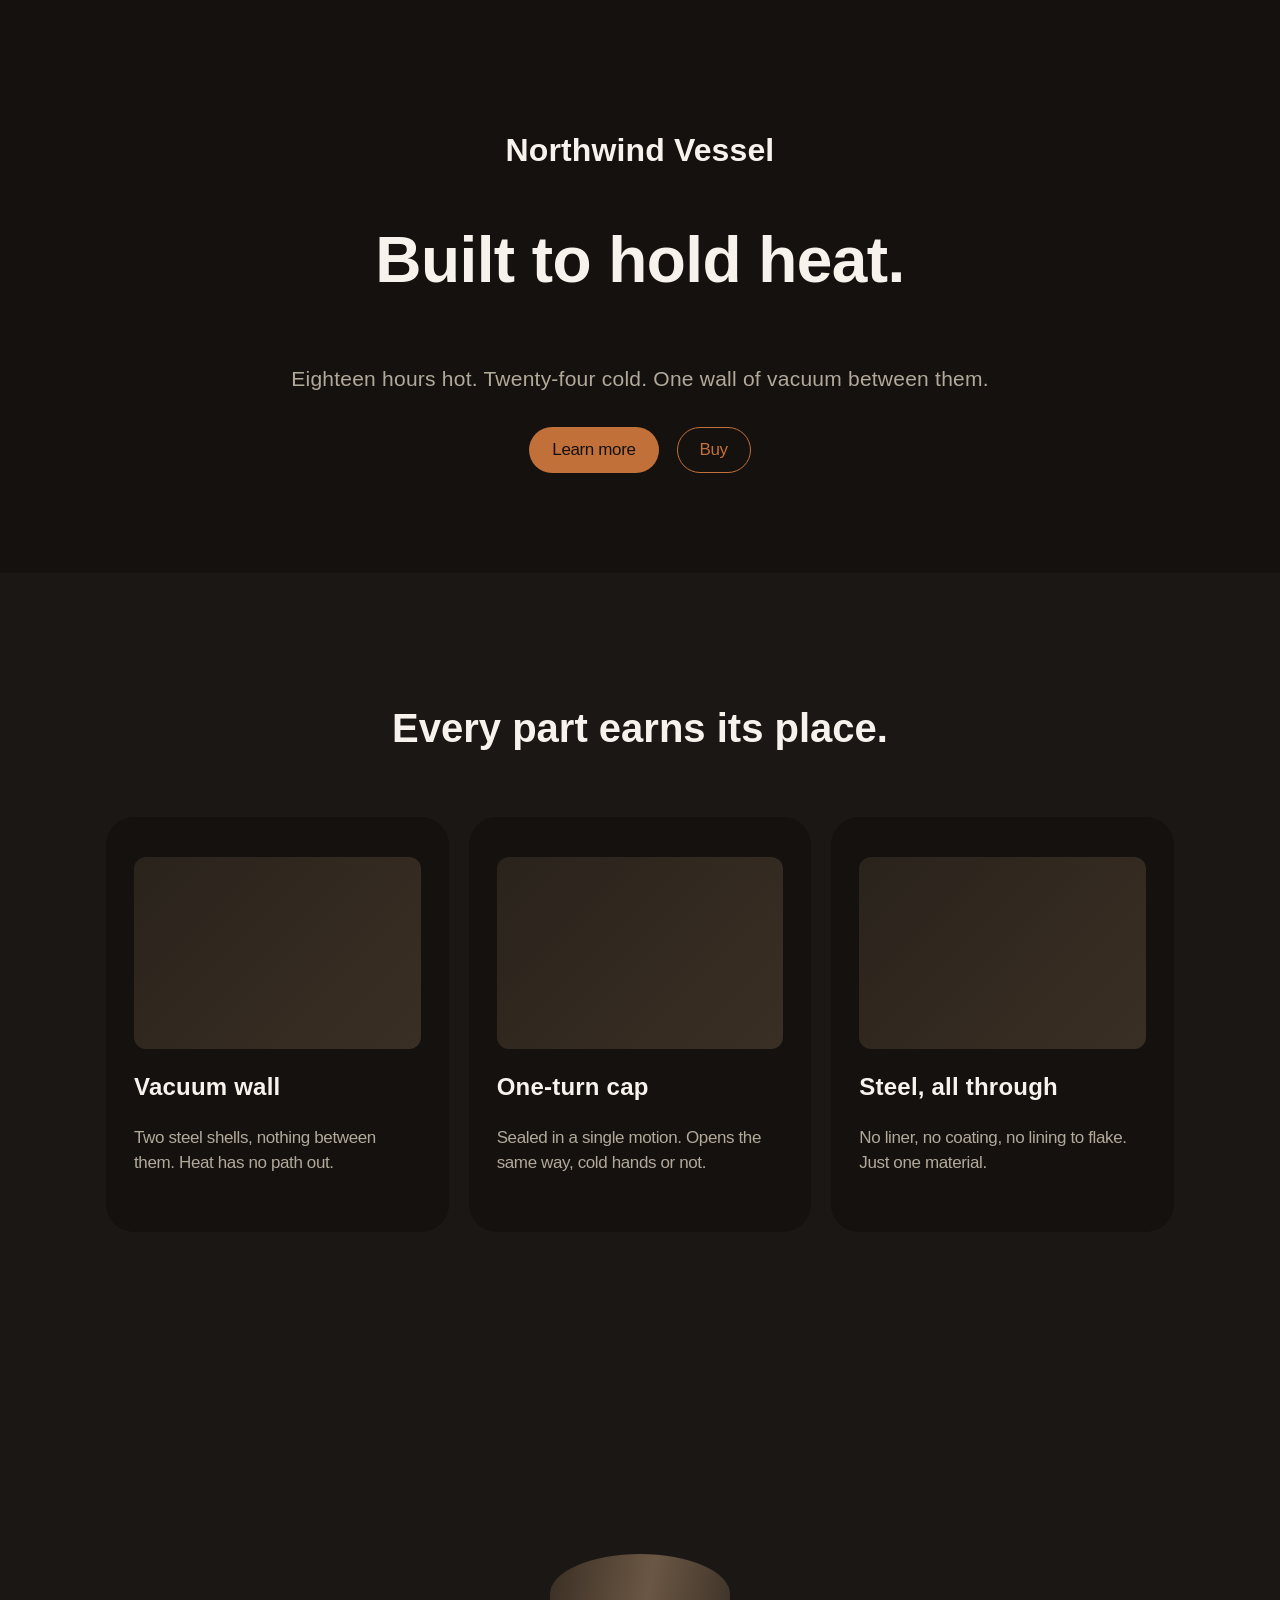
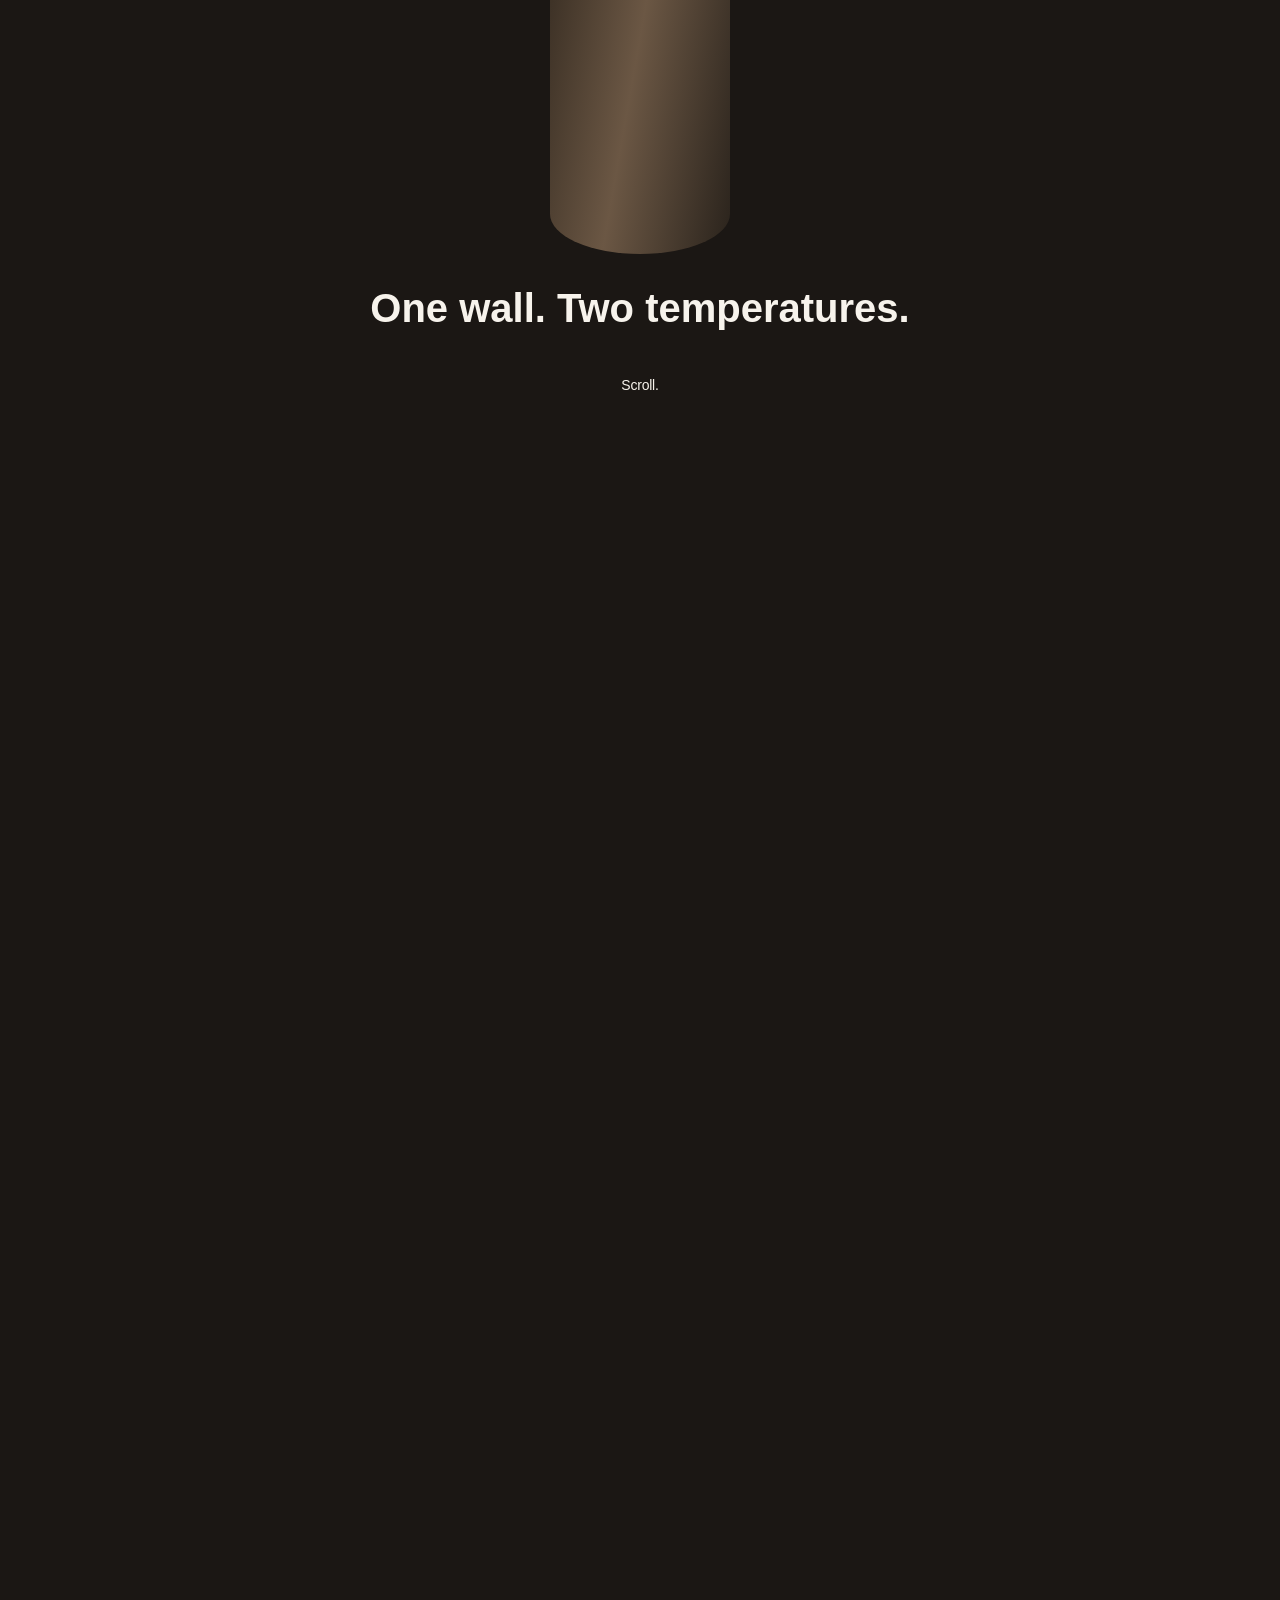
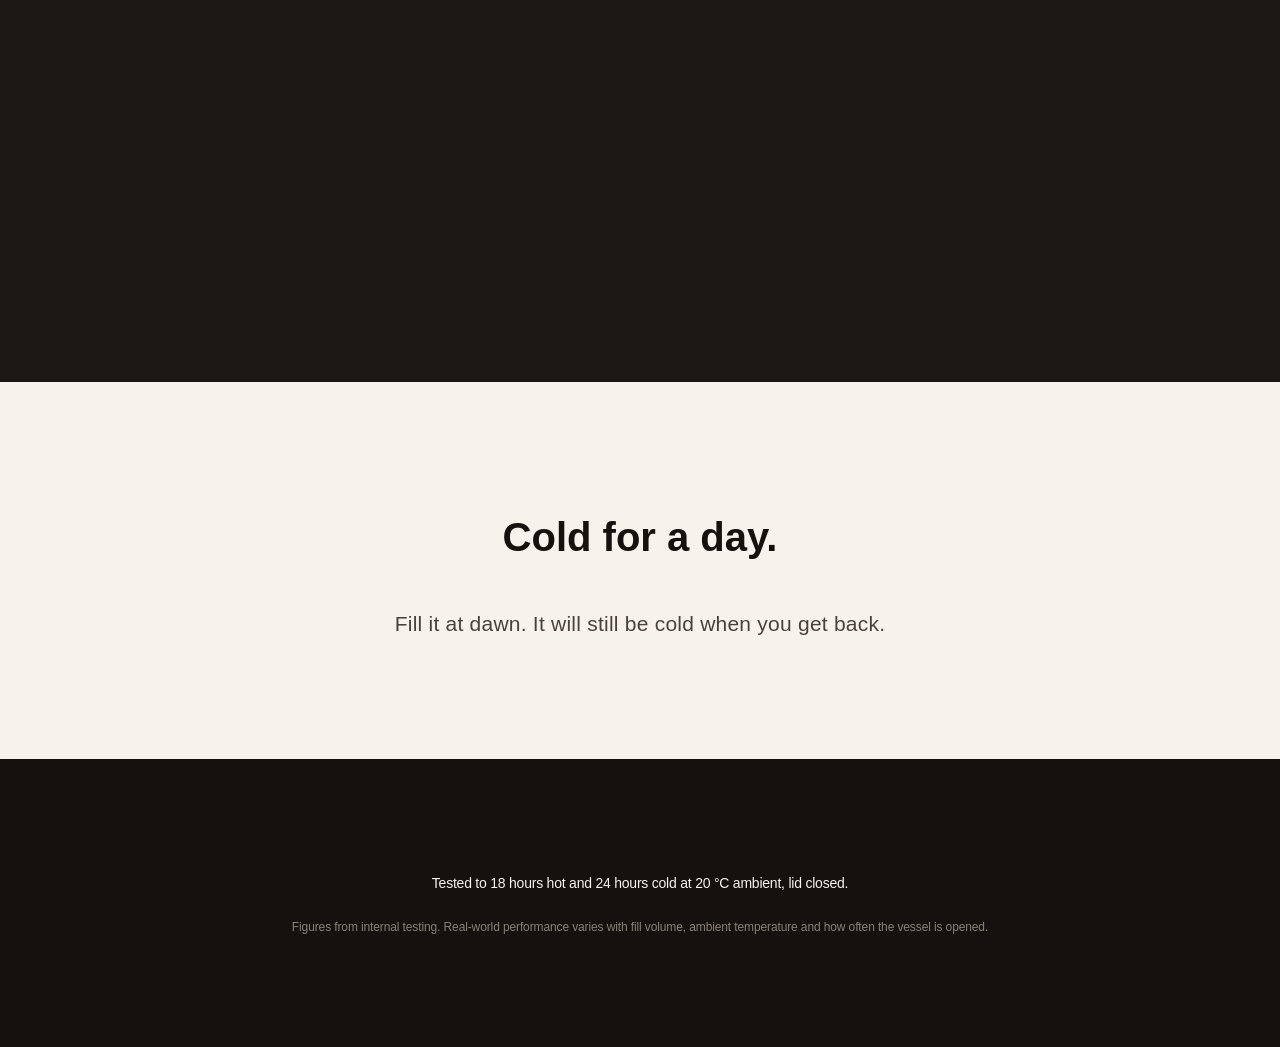
==== example/index.html @ 86efbb3a "fix: teach the system, not the skin Applying this skill to an existing site replaced its identity wi" ====
<!doctype html>
<html lang="en">
<head>
<meta charset="utf-8">
<meta name="viewport" content="width=device-width, initial-scale=1">
<title>Northwind Vessel</title>
<link rel="stylesheet" href="../skills/apple-design/assets/apple-base.css">
<style>
  /* The point of this page: it uses Apple's proportions, rhythm, tracking and
     motion, and none of Apple's colours. The palette below is Northwind's own —
     warm, dark, nothing like apple.com — and every relationship the system
     asks for still holds: three separated ink steps, an alt surface that is a
     near neighbour of the base, one accent readable on both. */
  :root {
    --ink:             #f7f3ec;
    --ink-secondary:   #b3a99b;
    --ink-muted:       #8a8075;
    --surface:         #14110e;
    --surface-alt:     #1b1714;
    --surface-inverse: #f7f3ec;
    --ink-inverse:     #14110e;
    --accent:          #c2703a;
    --accent-hover:    #cf7b43;
    --accent-active:   #b1652f;
    --on-accent:       #14110e;   /* the accent is light, so its text is dark */
    --font-display: "Helvetica Neue", Helvetica, Arial, sans-serif;
    --font-text:    "Helvetica Neue", Helvetica, Arial, sans-serif;
  }
  .t-body, .t-intro { color: var(--ink-secondary); }
  .section--dark .t-body, .section--dark .t-intro { color: #4a423a; }

  .feature-grid { display: grid; gap: 20px; grid-template-columns: repeat(3, 1fr); width: 100%; margin-top: 2em; }
  @media (max-width: 1068px) { .feature-grid { grid-template-columns: repeat(2, 1fr); } }
  @media (max-width: 734px)  { .feature-grid { grid-template-columns: 1fr; } }
  .feature-card { border-radius: var(--radius-card); background: var(--surface-alt); overflow: hidden; padding: 40px 28px; text-align: left; }
  .section--alt .feature-card { background: var(--surface); }
  .card-media { aspect-ratio: 3 / 2; border-radius: var(--radius-tile); margin-bottom: var(--headline-plus-first);
                background: linear-gradient(135deg, #2a231c, #3a2f24); }

  /* scroll-linked section — only --scroll-duration is page-specific */
  .section-pinned { --scroll-duration: 250vh; padding-inline: var(--gutter); background: var(--surface-alt); }
  @media (max-width: 734px) { .section-pinned { --scroll-duration: 180vh; } }
  .vessel { width: 180px; height: 300px; border-radius: 90px / 40px; margin-inline: auto;
            background: linear-gradient(100deg, #3a2f24 0%, #6b5744 45%, #2a231c 100%);
            transition: transform 850ms var(--ease-dramatic); }
</style>
</head>
<body>
<main>
  <section class="section">
    <div class="section-content">
      <p class="t-eyebrow-super" data-reveal>Northwind&nbsp;Vessel</p>
      <h1 class="t-headline-elevated" data-reveal>Built to hold heat.</h1>
      <p class="t-intro" data-reveal>Eighteen hours hot. Twenty-four cold. One wall of vacuum between them.</p>
      <div class="cta-row" data-reveal>
        <a class="button" href="#">Learn more</a>
        <a class="button button--secondary" href="#">Buy</a>
      </div>
    </div>
  </section>

  <section class="section section--alt">
    <div class="section-content">
      <h2 class="t-headline" data-reveal>Every part earns its place.</h2>
      <div class="feature-grid">
        <div class="feature-card stagger-item" data-reveal>
          <div class="card-media"></div>
          <h3 class="t-label">Vacuum wall</h3>
          <p class="t-body">Two steel shells, nothing between them. Heat has no path out.</p>
        </div>
        <div class="feature-card stagger-item" data-reveal>
          <div class="card-media"></div>
          <h3 class="t-label">One-turn cap</h3>
          <p class="t-body">Sealed in a single motion. Opens the same way, cold hands or not.</p>
        </div>
        <div class="feature-card stagger-item" data-reveal>
          <div class="card-media"></div>
          <h3 class="t-label">Steel, all through</h3>
          <p class="t-body">No liner, no coating, no lining to flake. Just one material.</p>
        </div>
      </div>
    </div>
  </section>

  <section class="section-pinned">
    <div class="sticky-container">
      <div class="sticky-content">
        <div class="section-content">
          <div class="vessel"></div>
          <h2 class="t-headline" style="margin-top: var(--headline-plus-first)">One wall. Two temperatures.</h2>
          <p class="t-body-reduced">Scroll.</p>
        </div>
      </div>
    </div>
  </section>

  <section class="section section--dark">
    <div class="section-content">
      <h2 class="t-headline" data-reveal>Cold for a day.</h2>
      <p class="t-intro" data-reveal>Fill it at dawn. It will still be cold when you get back.</p>
    </div>
  </section>

  <section class="section">
    <div class="section-content">
      <p class="t-body-reduced" data-reveal>Tested to 18&nbsp;hours hot and 24&nbsp;hours cold at 20&nbsp;°C ambient, lid closed.</p>
      <p class="t-caption">Figures from internal testing. Real-world performance varies with fill volume, ambient temperature and how often the vessel is opened.</p>
    </div>
  </section>
</main>

<script type="module">
  const reduced = matchMedia("(prefers-reduced-motion: reduce)").matches;

  // The enhancement gate, exactly as apple.com computes it: the scroll-linked
  // layout only exists once these pass. Without this script the pinned section
  // is an ordinary stacked block.
  const heightRange = getComputedStyle(document.documentElement)
    .getPropertyValue("--enhanced-media-query").trim().replace(/^"|"$/g, "");
  if (!reduced && CSS.supports("position", "sticky") && CSS.supports("--a", "0")
      && matchMedia(heightRange).matches) {
    document.documentElement.classList.add("enhance-xp");
  }

  // The hidden state is applied here, not in CSS, so the page stays readable
  // if this script never runs.
  const items = document.querySelectorAll("[data-reveal]");
  if (!reduced) {
    for (const el of items) el.classList.add("reveal--initial");
    document.querySelectorAll(".feature-grid").forEach(g =>
      g.querySelectorAll(".stagger-item").forEach((el, i) => el.style.setProperty("--i", i)));
    const io = new IntersectionObserver((entries) => {
      for (const e of entries) {
        if (!e.isIntersecting) continue;
        e.target.classList.replace("reveal--initial", "reveal--active");
        io.unobserve(e.target);
      }
    }, { rootMargin: "0px 0px -15% 0px" });
    for (const el of items) io.observe(el);
  }

  // Scroll progress through the pinned section, written once per frame.
  const pinned = document.querySelector(".section-pinned");
  const vessel = document.querySelector(".vessel");
  if (pinned && vessel && document.documentElement.classList.contains("enhance-xp")) {
    let ticking = false;
    addEventListener("scroll", () => {
      if (ticking) return;
      ticking = true;
      requestAnimationFrame(() => {
        const r = pinned.getBoundingClientRect();
        const p = Math.min(1, Math.max(0, -r.top / (r.height - innerHeight)));
        vessel.style.transform = `rotate(${p * 24}deg) scale(${1 + p * 0.12})`;
        ticking = false;
      });
    }, { passive: true });
  }
</script>
</body>
</html>
---- skills/apple-design/assets/apple-base.css ----
/* Apple's design system — base tokens and primitives.
   Every number is measured from apple.com's shipped stylesheets.

   FOR A NEW PAGE ONLY. Do not drop this onto a site that already has a design:
   it carries a placeholder identity and would overwrite theirs. For an existing
   site, take the rhythm, type and motion blocks and leave the palette behind.

   The palette block below is a PLACEHOLDER. Replace all of it. The proportions,
   rhythm, tracking and motion are the system; the hex values are not. */

:root {
  /* type stacks — substitute your own optical-size pair */
  --font-display: "SF Pro Display", -apple-system, BlinkMacSystemFont, "Helvetica Neue", Helvetica, Arial, sans-serif;
  --font-text:    "SF Pro Text", -apple-system, BlinkMacSystemFont, "Helvetica Neue", Helvetica, Arial, sans-serif;

  /* ====== REPLACE THIS BLOCK WITH YOUR OWN COLOURS ======
     These are Apple's, kept only so a blank page renders. What transfers is
     the RELATIONSHIP, not the values:
       - three clearly separated ink steps (primary / supporting / metadata)
       - an alt surface that is a near neighbour of the base, barely a step
       - one accent, readable on the surface and against --on-accent
     Keep the names, change every value. */
  --ink: #1d1d1f;            /* primary text */
  --ink-secondary: #6e6e73;  /* supporting copy */
  --ink-muted: #86868b;      /* captions, metadata */
  --surface: #fff;           /* base background */
  --surface-alt: #f5f5f7;    /* alternating section background */
  --surface-inverse: #000;   /* full-bleed inverse section */
  --ink-inverse: #f5f5f7;    /* text on the inverse section */
  --accent: #0071e3;         /* the one action colour */
  --accent-hover: #0076df;
  --accent-active: #006edb;
  --on-accent: #fff;         /* text on an accent fill — flip to dark if your accent is light */
  --link: #06c;
  /* ====== end of replaceable block ====== */

  /* vertical rhythm, relative to the type it follows */
  --stacked-margin: 0.4em;
  --headline-plus-headline: 0.4em;
  --headline-plus-first: 0.8em;
  --paragraph-plus-element: 0.8em;
  --paragraph-plus-headline: 1.6em;

  --radius-pill: 980px;
  --radius-card: 28px;
  --radius-tile: 12px;

  --content-width: 1068px;
  --gutter: 22px;
  --section-padding: 100px;

  --ease-standard: cubic-bezier(0.4, 0, 0.6, 1);
  --ease-out-soft: cubic-bezier(0, 0, 0.5, 1);
  --ease-out-sharp: cubic-bezier(0, 0, 0.2, 1);
  --ease-overshoot: cubic-bezier(0.3, 2, 0.5, 1);
  --ease-dramatic: cubic-bezier(0.53, -0.01, 0.17, 1);
}

@media (prefers-color-scheme: dark) {
  :root:not([data-theme="light"]) {
    --ink: #f5f5f7;
    --ink-secondary: #a1a1a6;
    --ink-muted: #86868b;
    --surface: #000;
    --surface-alt: #1d1d1f;
  }
}
:root[data-theme="dark"] {
  --ink: #f5f5f7; --ink-secondary: #a1a1a6; --ink-muted: #86868b;
  --surface: #000; --surface-alt: #1d1d1f;
}

* { box-sizing: border-box; }

body {
  margin: 0;
  background: var(--surface);
  color: var(--ink);
  font: 400 17px/1.4705882353 var(--font-text);
  letter-spacing: -0.022em;
  -webkit-font-smoothing: antialiased;
}

/* ---- type scale ---- */
.t-headline-elevated { font: 600 64px/1.0625 var(--font-display); letter-spacing: -0.009em; }
.t-headline          { font: 600 40px/1.1    var(--font-display); letter-spacing: 0em; }
.t-eyebrow-super     { font: 600 32px/1.125  var(--font-display); letter-spacing: .004em; }
.t-label             { font: 600 24px/1.1666666667 var(--font-display); letter-spacing: .009em; }
.t-intro             { font: 400 21px/1.381002381  var(--font-display); letter-spacing: .011em; }
.t-body              { font: 400 17px/1.4705882353 var(--font-text); letter-spacing: -0.022em; }
.t-body-reduced      { font: 400 14px/1.4285914286 var(--font-text); letter-spacing: -0.016em; }
.t-caption           { font: 400 12px/1.3333733333 var(--font-text); letter-spacing: -0.01em; color: var(--ink-muted); }

/* sizes are re-picked on phone, never scaled — tracking follows the new size */
@media (max-width: 734px) {
  .t-headline-elevated { font-size: 40px; letter-spacing: 0em; }
  .t-headline          { font-size: 32px; letter-spacing: .004em; }
  .t-eyebrow-super     { font-size: 24px; letter-spacing: .009em; }
  .t-intro             { font-size: 17px; letter-spacing: -0.022em; font-family: var(--font-text); }
  .t-label             { font-size: 21px; letter-spacing: .011em; }
}

/* ---- rhythm ---- */
.t-headline + *, .t-headline-elevated + * { margin-top: var(--headline-plus-first); }
.t-eyebrow-super + .t-headline, .t-eyebrow-super + .t-headline-elevated { margin-top: var(--headline-plus-headline); }
.t-body + *, .t-intro + * { margin-top: var(--paragraph-plus-element); }
.t-body + .t-headline, .t-intro + .t-headline { margin-top: var(--paragraph-plus-headline); }

/* ---- layout ---- */
.section { padding: var(--section-padding) var(--gutter); background: var(--surface); }
.section--alt  { background: var(--surface-alt); }
.section--dark { background: var(--surface-inverse); color: var(--ink-inverse); }
.section--dark .t-body, .section--dark .t-intro { color: var(--ink-muted); }
@media (max-width: 734px) { .section { --section-padding: 60px; } }

.section-content {
  width: 100%; max-width: var(--content-width);
  margin-inline: auto;
  display: flex; flex-direction: column; align-items: center; text-align: center;
}
@media (max-width: 1068px) { .section-content { max-width: 734px; } }

/* ---- buttons ---- */
.button {
  display: inline-block;
  font: 400 17px/1.1764805882 var(--font-text);
  letter-spacing: -0.022em;
  padding: 12px 22px;
  min-width: 70px;
  border: 1px solid transparent;
  border-radius: var(--radius-pill);
  background: var(--accent);
  color: var(--on-accent);
  text-align: center;
  text-decoration: none;
  cursor: pointer;
  transition: background 100ms var(--ease-standard);
}
.button:hover  { background: var(--accent-hover); }
.button:active { background: var(--accent-active); }
.button--secondary { background: transparent; border-color: var(--accent); color: var(--accent); }
.button--secondary:hover { background: color-mix(in srgb, var(--accent) 6%, transparent); }
.cta-row { display: flex; gap: 18px; flex-wrap: wrap; justify-content: center; }

/* ---- reveal ----
   The hidden state is added by JS (see references/motion.md) so the page is
   fully readable when script does not run. */
.reveal--initial { opacity: 0; transform: translateY(30px); }
.reveal--active  {
  opacity: 1; transform: none;
  transition: opacity 400ms var(--ease-out-soft), transform 400ms var(--ease-out-soft);
}
.stagger-item { transition-delay: calc(min(var(--i, 0), 6) * 60ms); }

/* ---- scroll-linked sections (see references/motion.md) ----
   Pure sticky + a spacer: nothing runs per scroll event. Gated behind the
   enhance-xp class so that without JS, or on a viewport too short or too tall
   for the effect, the section is an ordinary stacked block. */
:root { --enhanced-media-query: "(min-height: 500px) and (max-height: 1500px)"; }
@media (max-width: 734px) {
  :root { --enhanced-media-query: "(min-height: 415px) and (max-height: 850px)"; }
}
html.enhance-xp .sticky-container { min-height: var(--scroll-duration, 250vh); }
html.enhance-xp .sticky-content   { position: sticky; top: 0; min-height: 100vh;
                                    display: flex; flex-direction: column; justify-content: center; }
/* a layer that drifts slower than the page: 1 - 0.65 = 35% of page speed */
html.enhance-xp .sticky-content--slow { margin-top: calc(var(--scroll-duration, 250vh) * -0.65); }

@media (prefers-reduced-motion: reduce) {
  *, *::before, *::after {
    animation-duration: 1ms !important;
    animation-iteration-count: 1 !important;
    transition-duration: 1ms !important;
    scroll-behavior: auto !important;
  }
}
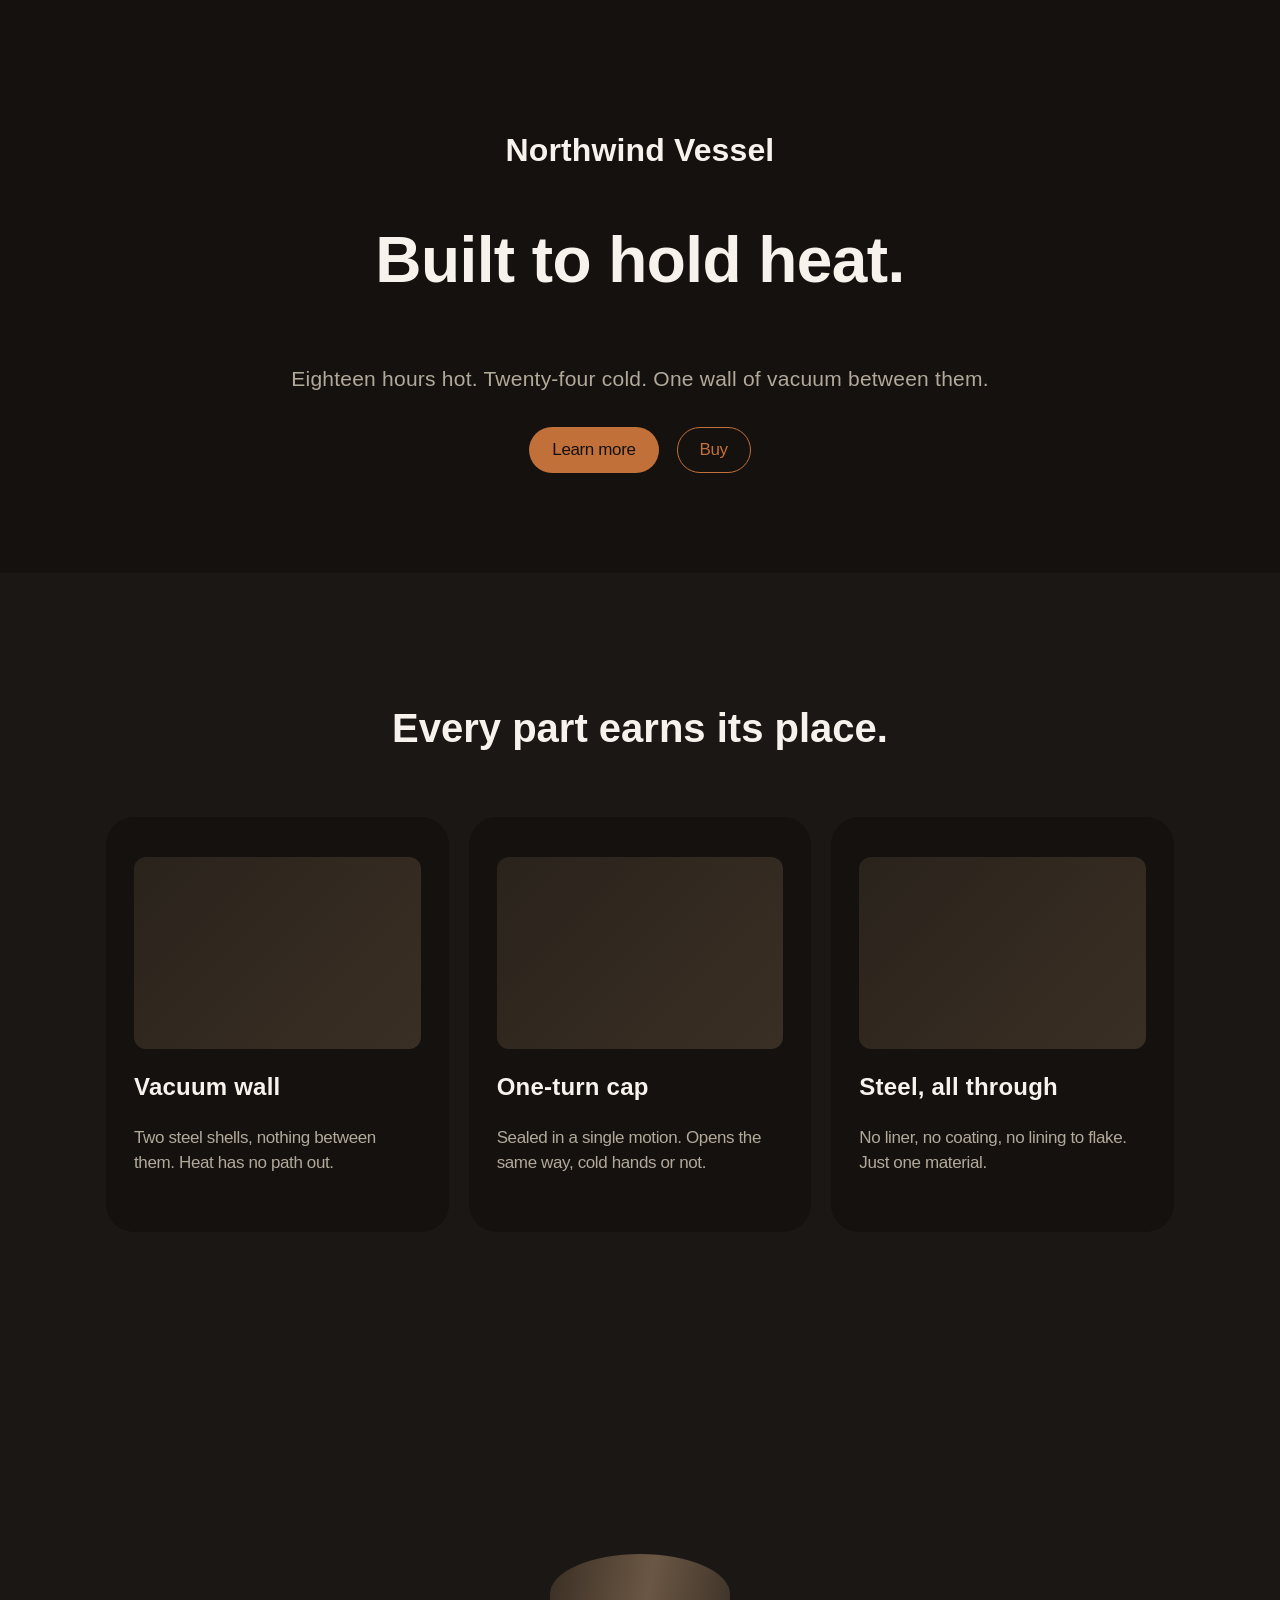
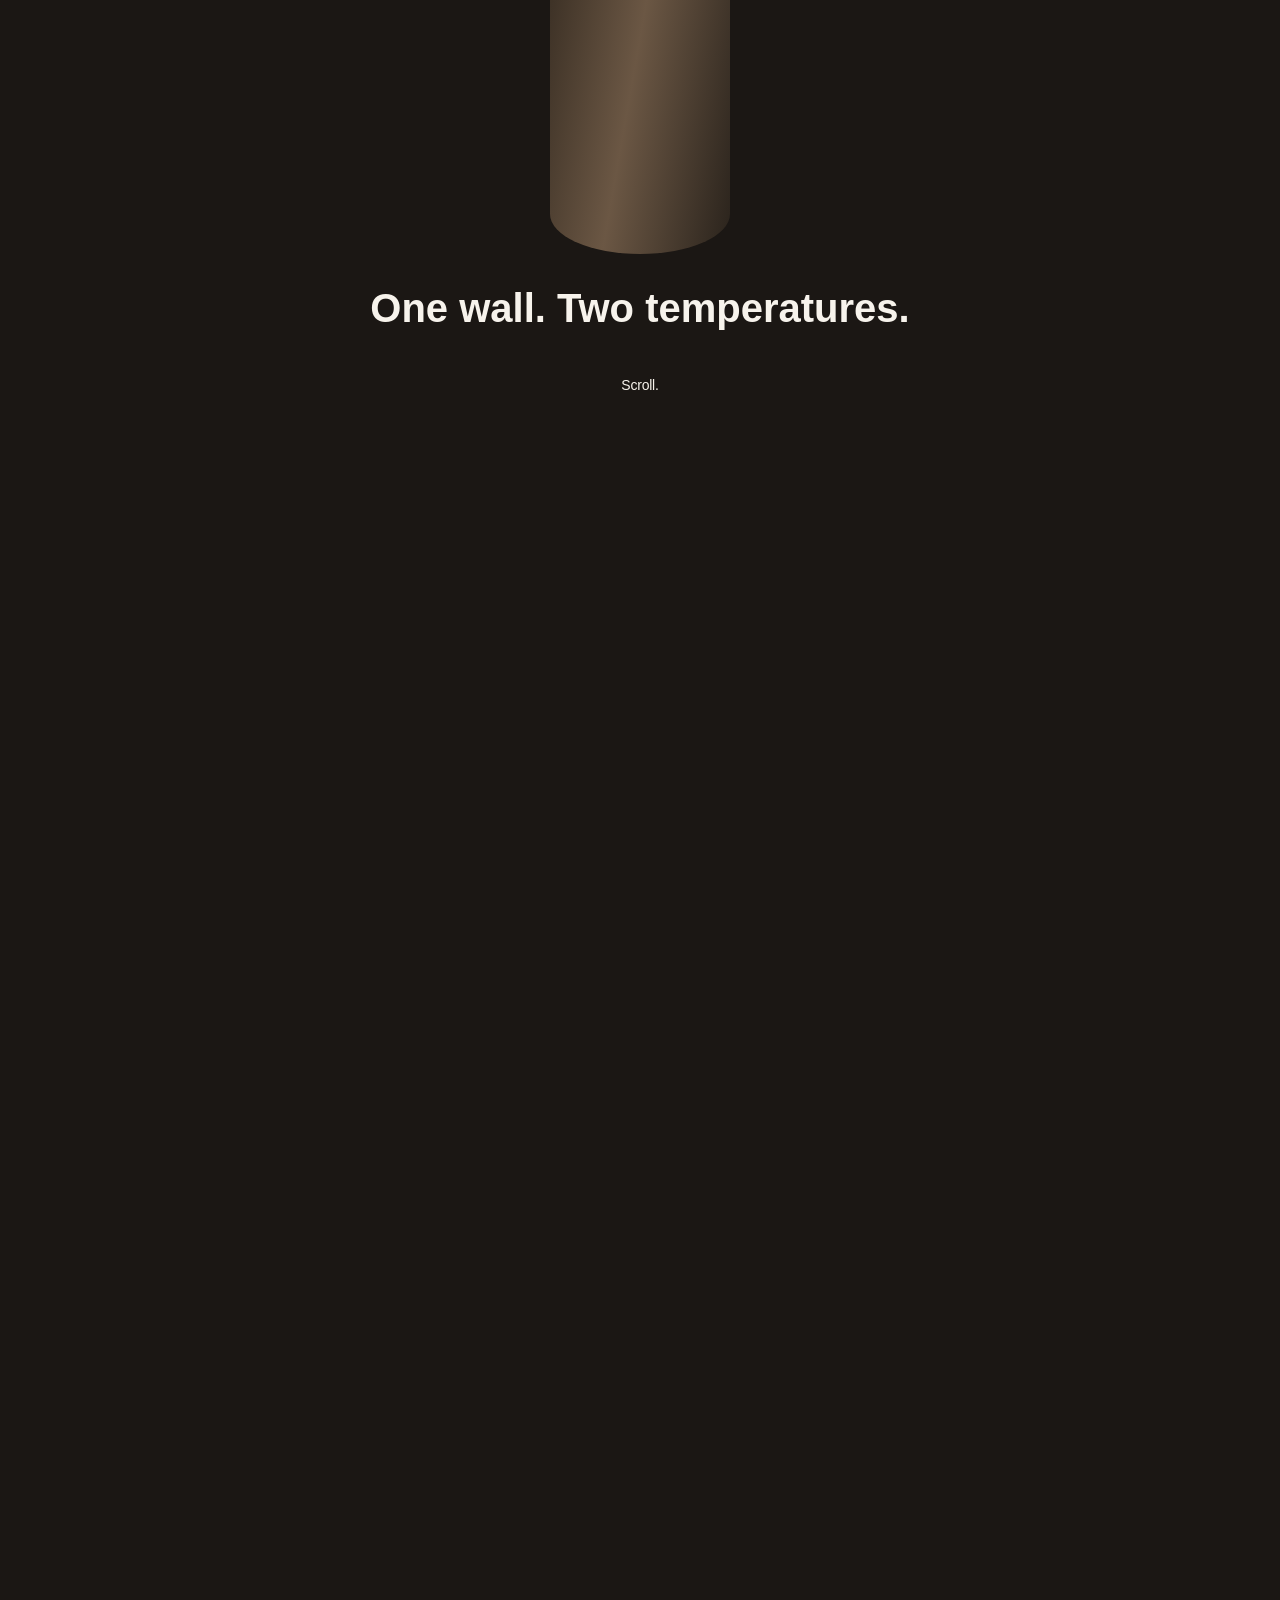
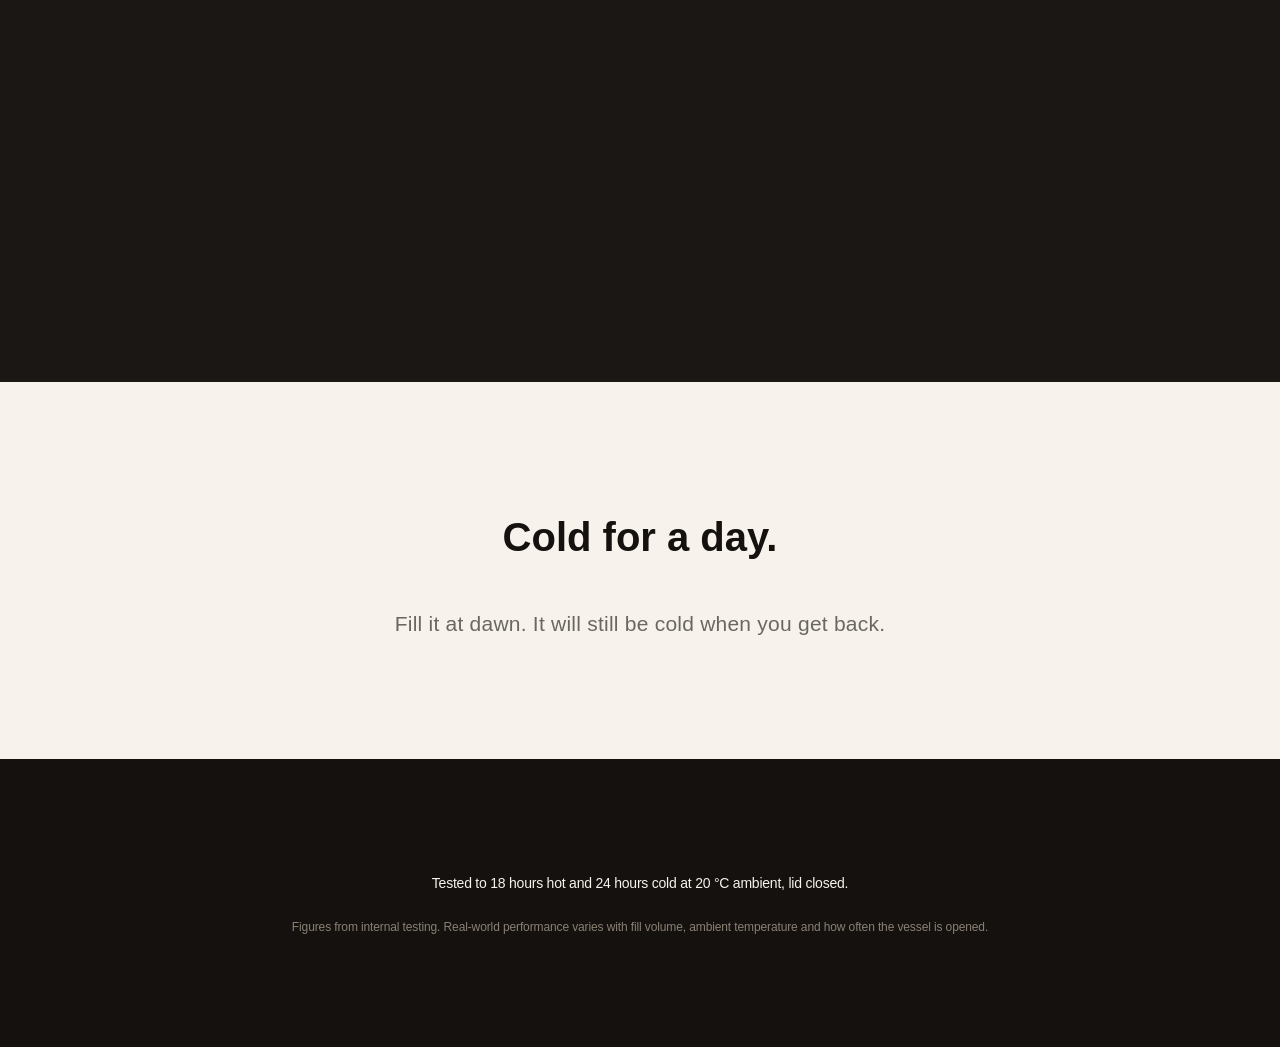
==== commit 6a147cd4: "feat: restraint rules and a live-page audit Applying this skill to a real site exposed the gap: it l" ====
--- a/example/index.html
+++ b/example/index.html
@@ -27,7 +27,9 @@
     --font-text:    "Helvetica Neue", Helvetica, Arial, sans-serif;
   }
   .t-body, .t-intro { color: var(--ink-secondary); }
-  .section--dark .t-body, .section--dark .t-intro { color: #4a423a; }
+  .section--dark .t-body, .section--dark .t-intro {
+    color: color-mix(in srgb, var(--ink-inverse) 62%, var(--surface-inverse));
+  }
 
   .feature-grid { display: grid; gap: 20px; grid-template-columns: repeat(3, 1fr); width: 100%; margin-top: 2em; }
   @media (max-width: 1068px) { .feature-grid { grid-template-columns: repeat(2, 1fr); } }
@@ -86,7 +88,7 @@
     <div class="sticky-container">
       <div class="sticky-content">
         <div class="section-content">
-          <div class="vessel"></div>
+          <div class="vessel" data-decorative></div>
           <h2 class="t-headline" style="margin-top: var(--headline-plus-first)">One wall. Two temperatures.</h2>
           <p class="t-body-reduced">Scroll.</p>
         </div>
--- a/skills/apple-design/assets/apple-base.css
+++ b/skills/apple-design/assets/apple-base.css
@@ -56,18 +56,31 @@
   --ease-dramatic: cubic-bezier(0.53, -0.01, 0.17, 1);
 }
 
+/* Specificity matters here: these stay at plain :root so a page that defines
+   its own palette after this file simply wins. An earlier version used
+   :root:not([data-theme="light"]), which outranked every consumer's :root and
+   quietly dragged Apple's greys back into their design. */
 @media (prefers-color-scheme: dark) {
-  :root:not([data-theme="light"]) {
+  :root {
     --ink: #f5f5f7;
     --ink-secondary: #a1a1a6;
     --ink-muted: #86868b;
     --surface: #000;
     --surface-alt: #1d1d1f;
+    --surface-inverse: #f5f5f7;
+    --ink-inverse: #1d1d1f;
   }
+}
+/* explicit overrides — these are meant to outrank the media query */
+:root[data-theme="light"] {
+  --ink: #1d1d1f; --ink-secondary: #6e6e73; --ink-muted: #86868b;
+  --surface: #fff; --surface-alt: #f5f5f7;
+  --surface-inverse: #000; --ink-inverse: #f5f5f7;
 }
 :root[data-theme="dark"] {
   --ink: #f5f5f7; --ink-secondary: #a1a1a6; --ink-muted: #86868b;
   --surface: #000; --surface-alt: #1d1d1f;
+  --surface-inverse: #f5f5f7; --ink-inverse: #1d1d1f;
 }
 
 * { box-sizing: border-box; }
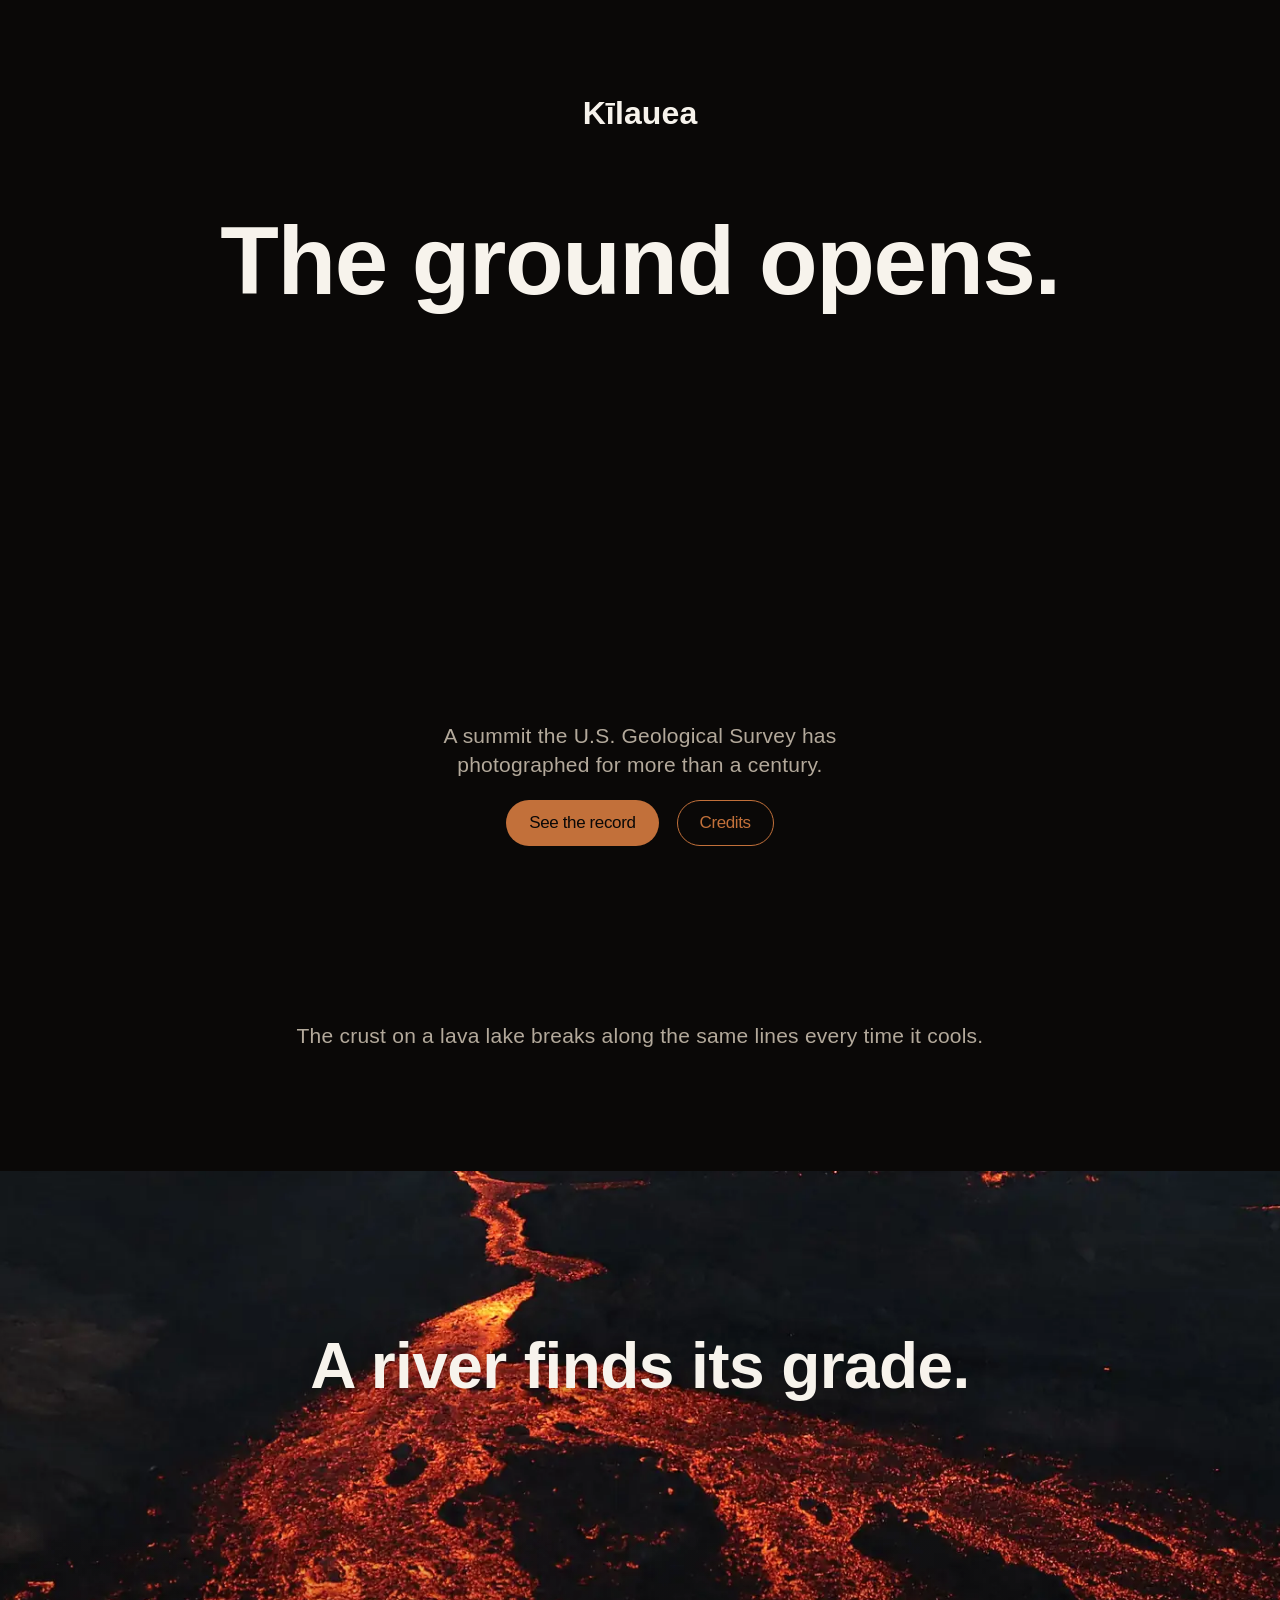
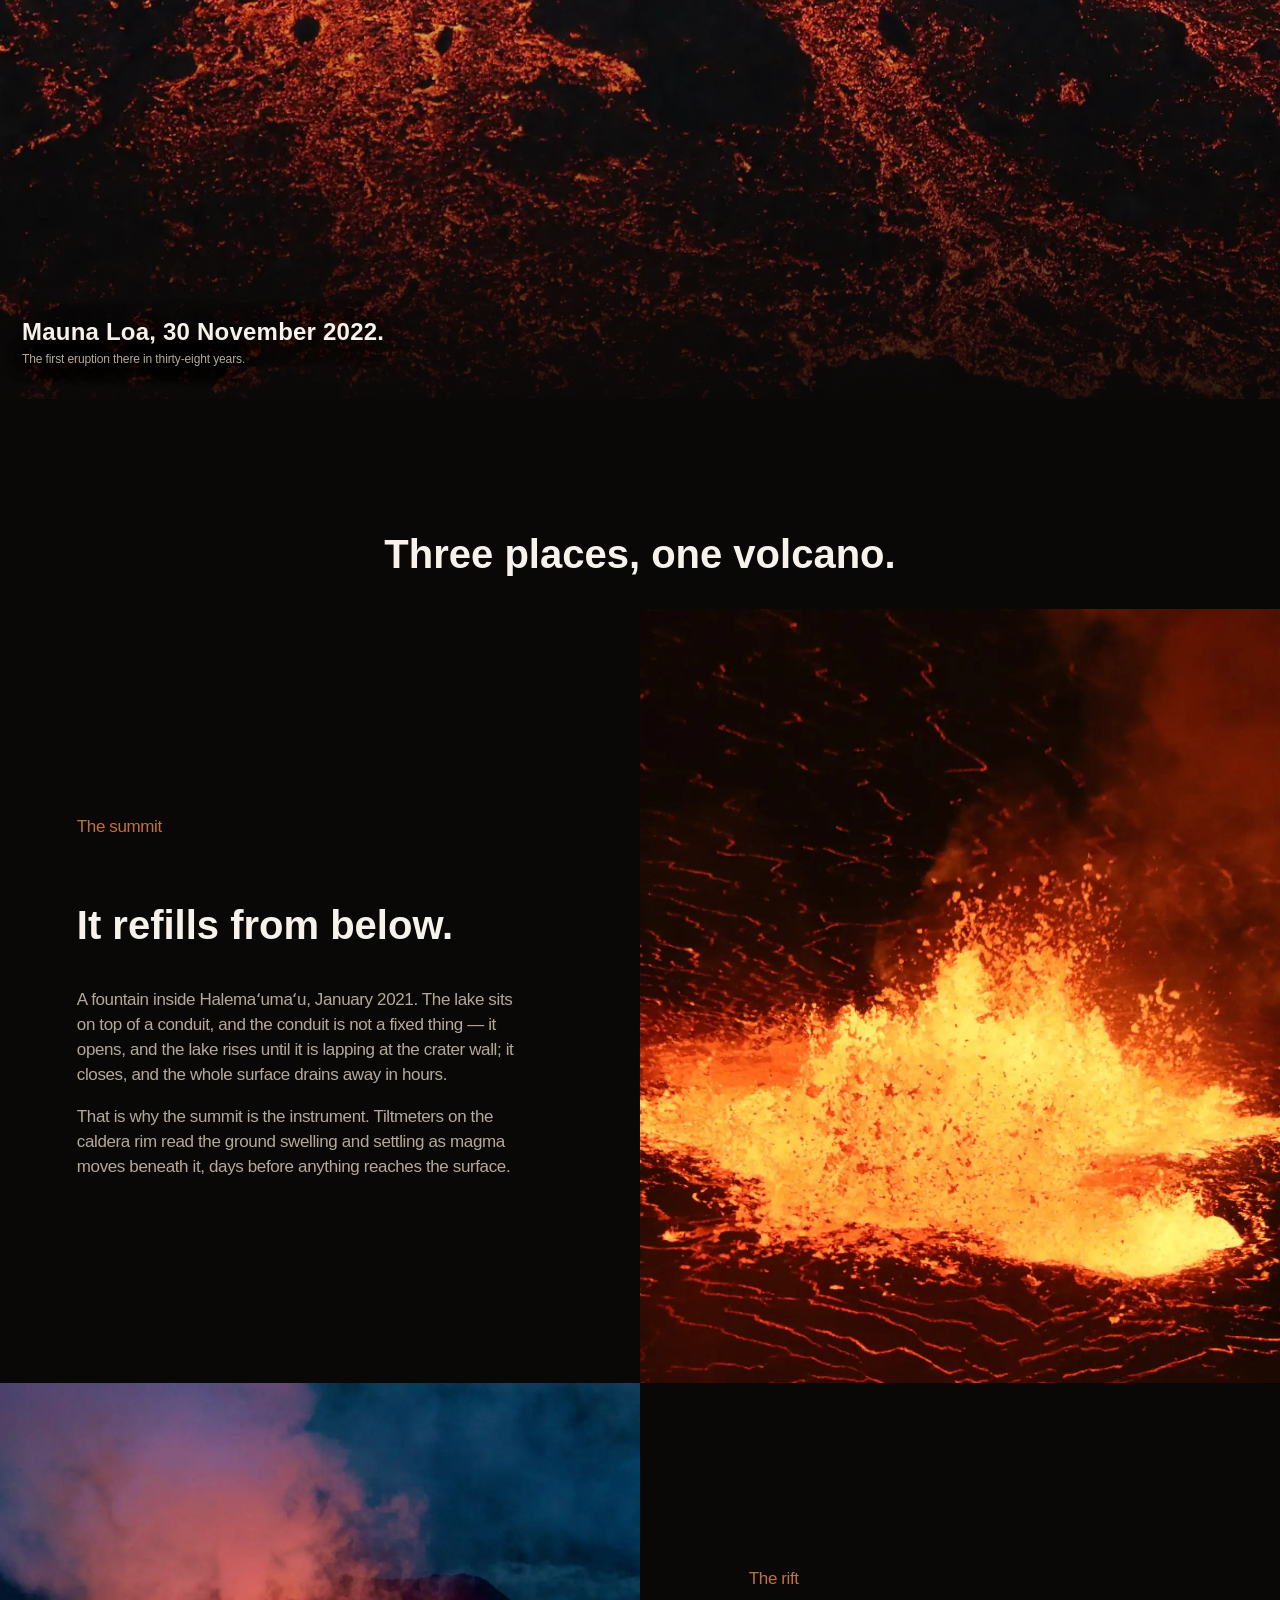
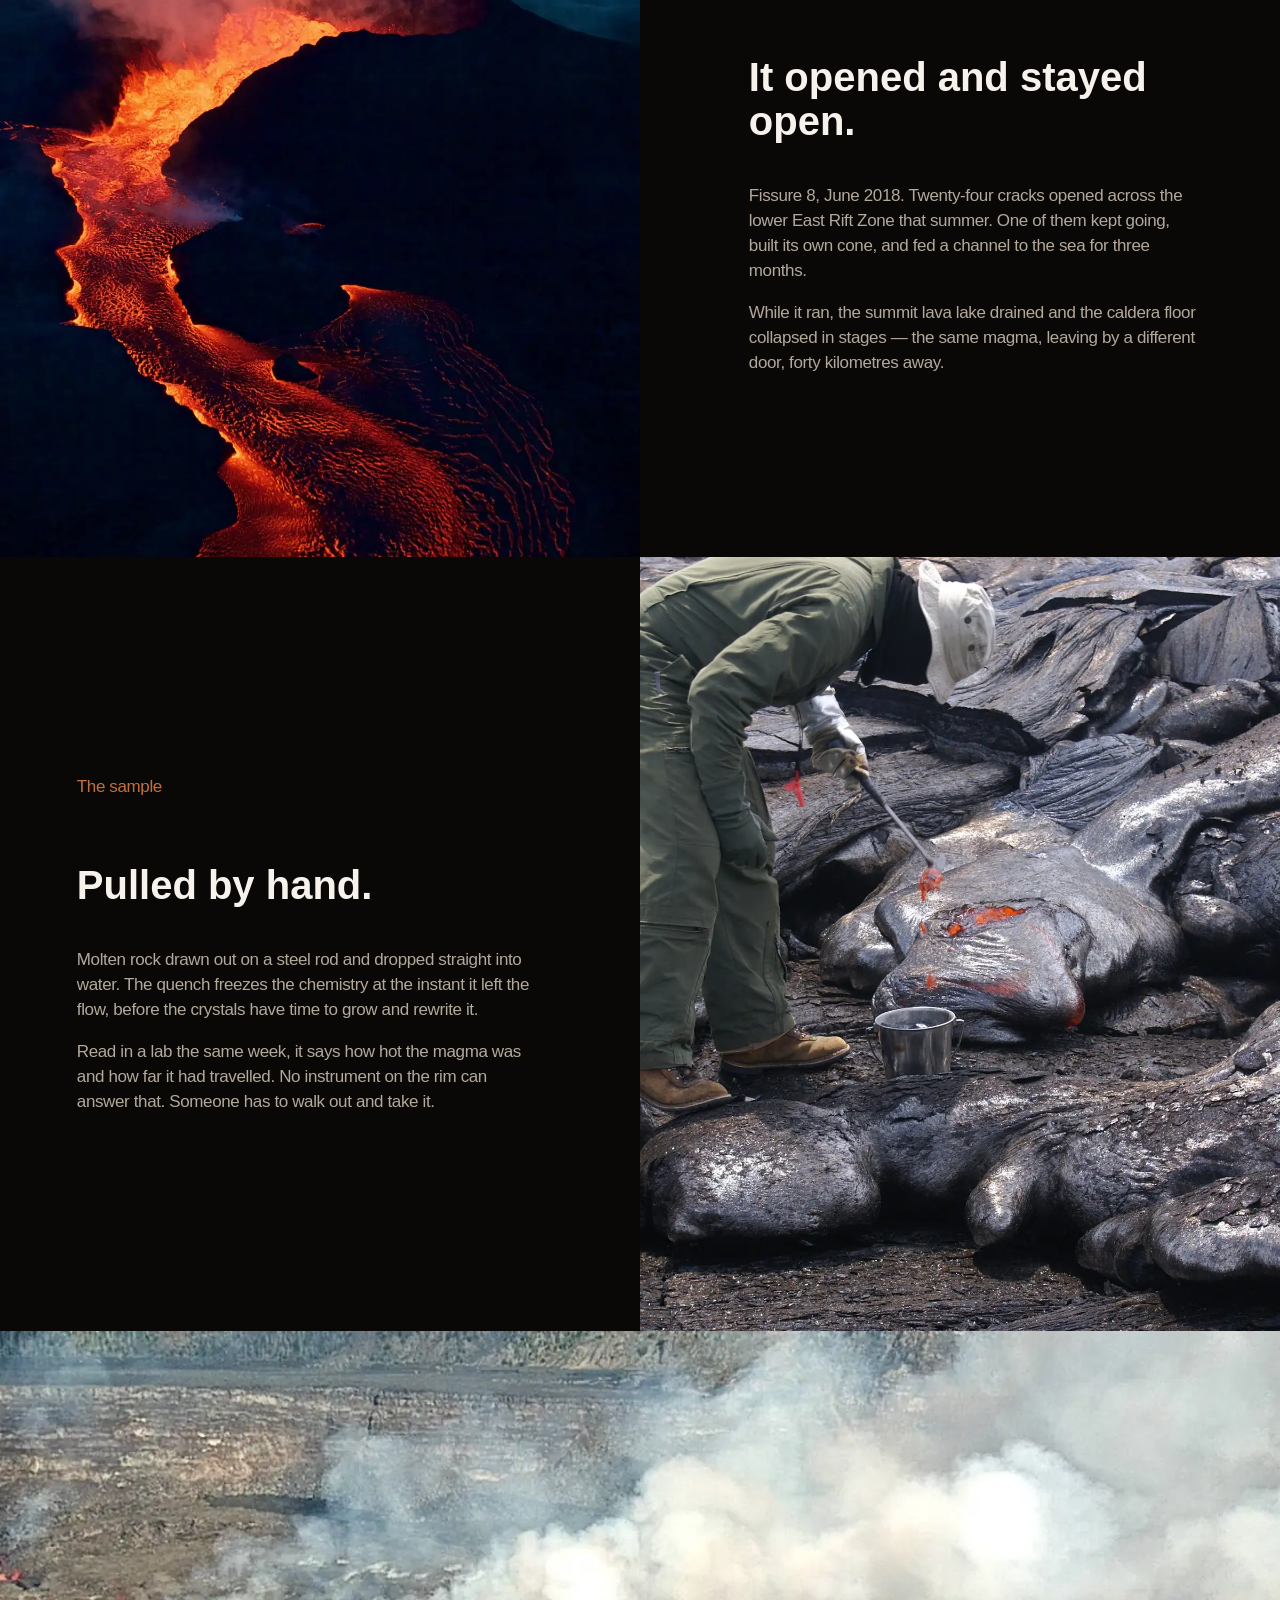
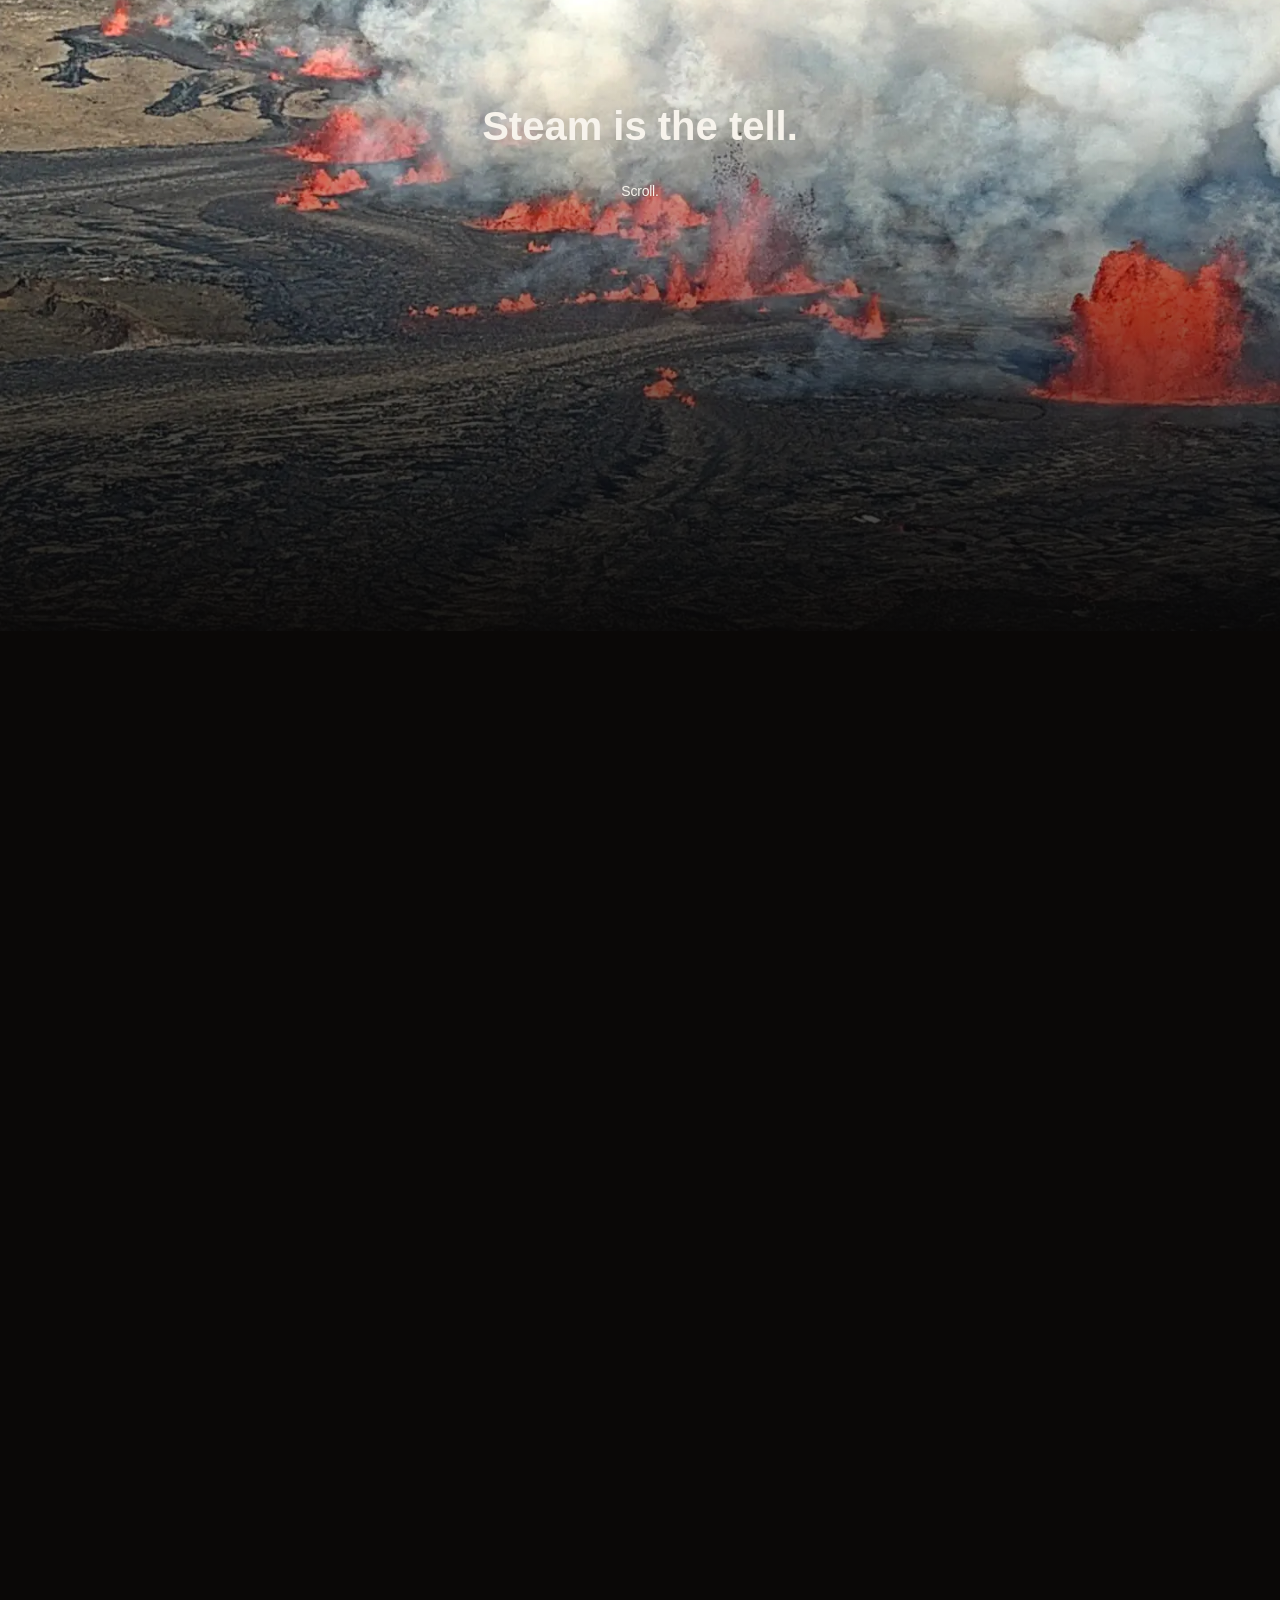
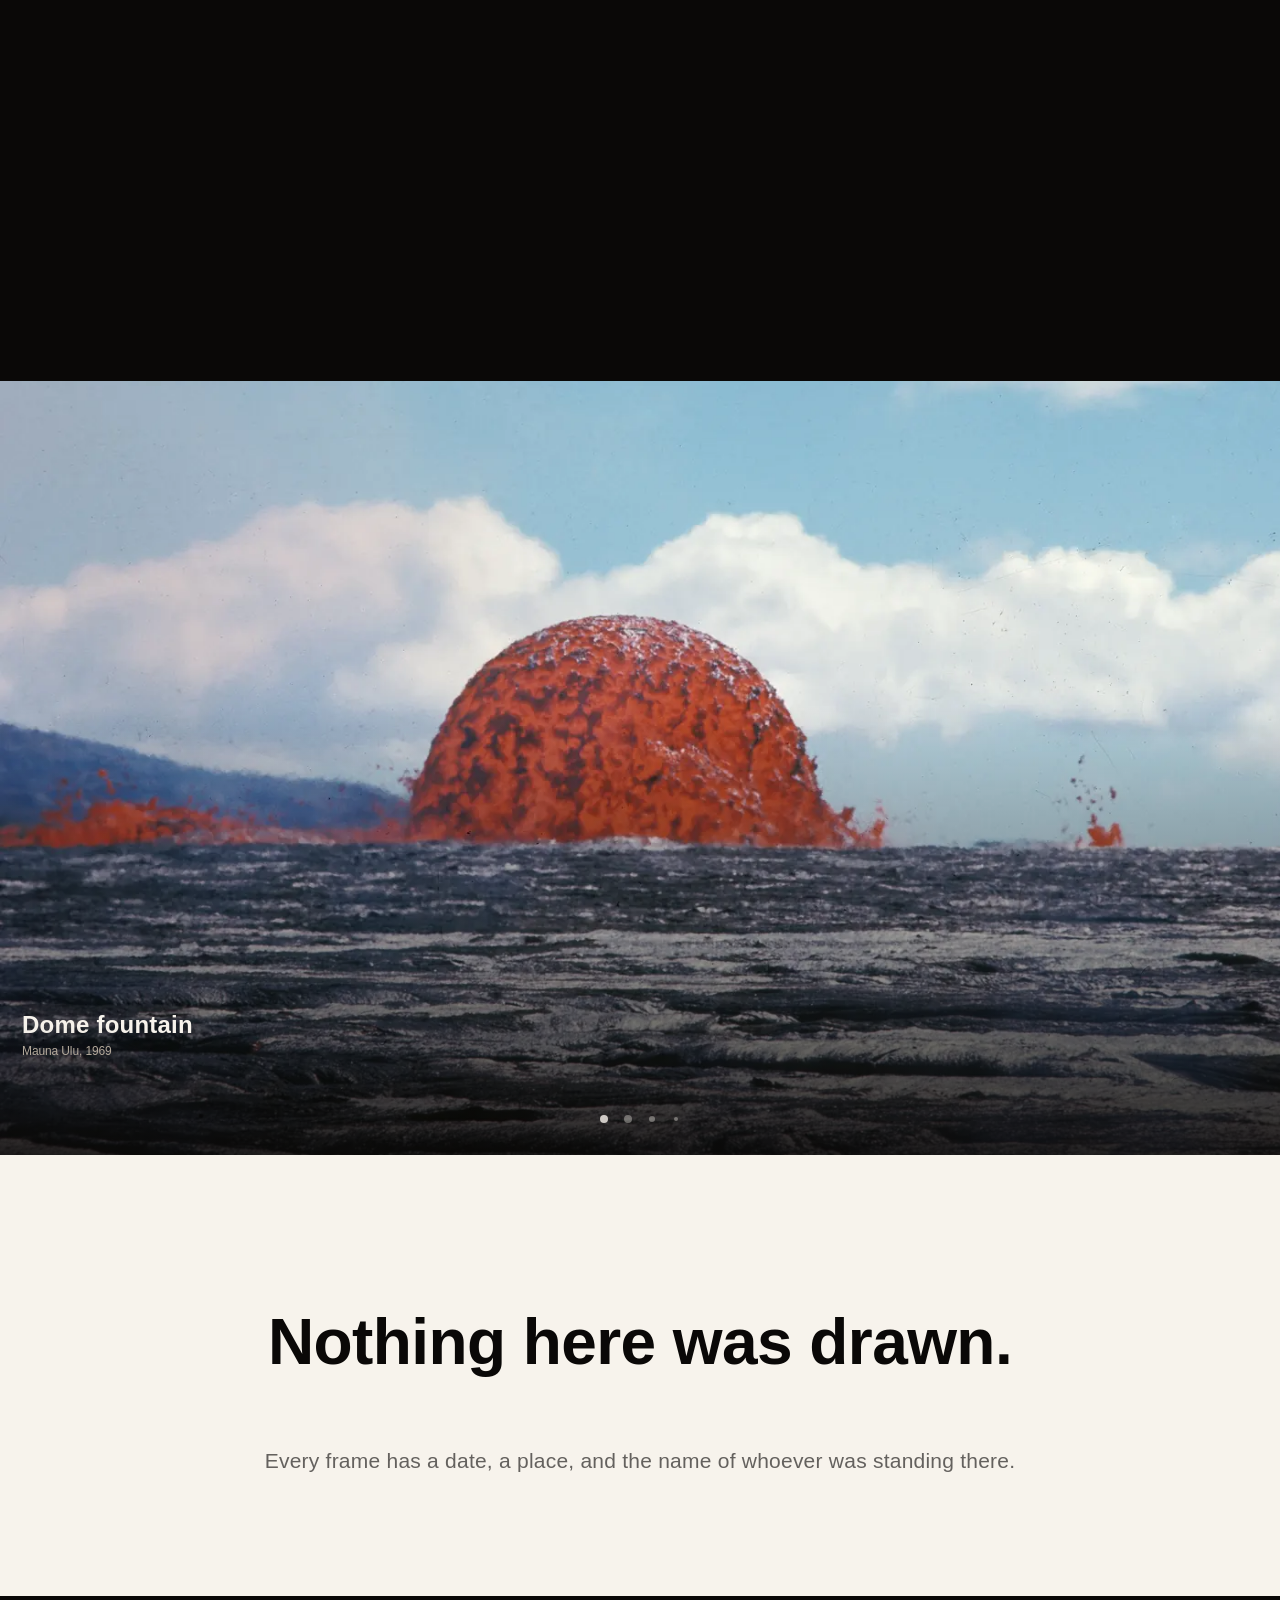
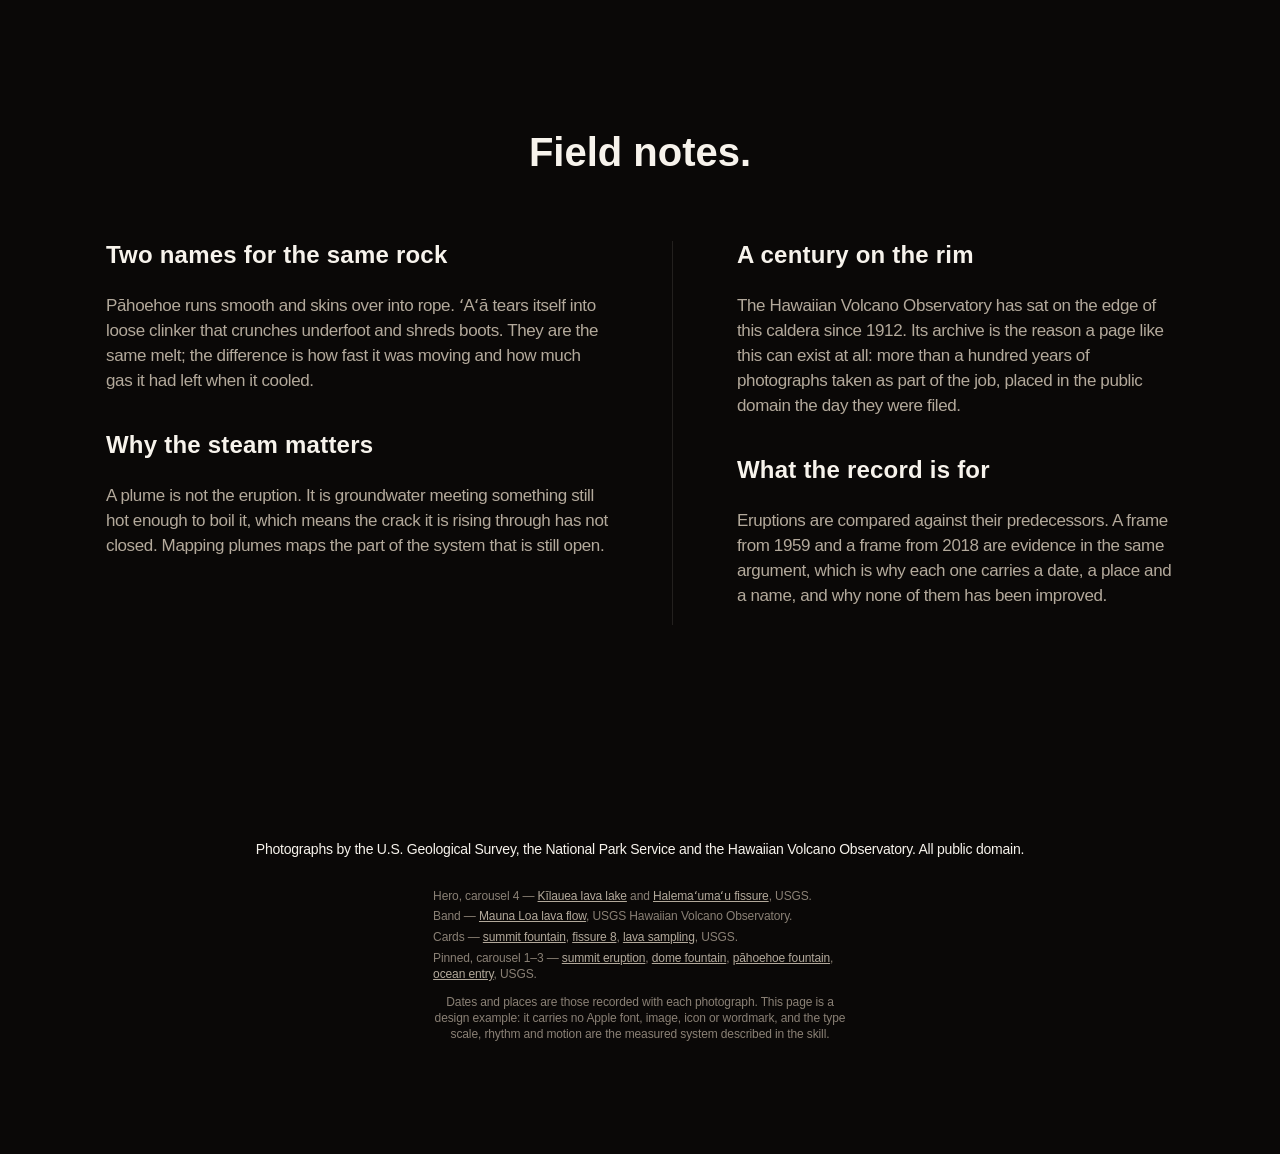
==== commit 909185d4: "feat: the example page gets a subject, and the audit catches the inverse The showcase page measured " ====
--- a/example/index.html
+++ b/example/index.html
@@ -3,26 +3,35 @@
 <head>
 <meta charset="utf-8">
 <meta name="viewport" content="width=device-width, initial-scale=1">
-<title>Northwind Vessel</title>
+<title>Kīlauea — a page built on the record</title>
 <link rel="stylesheet" href="../skills/apple-design/assets/apple-base.css">
+<link rel="preload" as="image" href="media/hero-2400.webp"
+      imagesrcset="media/hero-1600.webp 1600w, media/hero-2400.webp 2400w"
+      imagesizes="100vw" media="(min-width: 735px)">
 <style>
   /* The point of this page: it uses Apple's proportions, rhythm, tracking and
-     motion, and none of Apple's colours. The palette below is Northwind's own —
-     warm, dark, nothing like apple.com — and every relationship the system
-     asks for still holds: three separated ink steps, an alt surface that is a
-     near neighbour of the base, one accent readable on both. */
+     motion, and none of Apple's colours, fonts or pictures. The palette is
+     taken from the photographs themselves — basalt and incandescence — and
+     every relationship the system asks for still holds: three separated ink
+     steps, an alt surface that is a near neighbour of the base, one accent
+     readable on both.
+
+     The photographs are public domain, from the U.S. Geological Survey and the
+     National Park Service. See CREDITS.md. They are here because a page with
+     correct tokens and no subject is a blank canvas: see
+     references/composition.md, which measures exactly that. */
   :root {
     --ink:             #f7f3ec;
     --ink-secondary:   #b3a99b;
     --ink-muted:       #8a8075;
-    --surface:         #14110e;
-    --surface-alt:     #1b1714;
+    --surface:         #0a0807;
+    --surface-alt:     #121010;
     --surface-inverse: #f7f3ec;
-    --ink-inverse:     #14110e;
+    --ink-inverse:     #0a0807;
     --accent:          #c2703a;
     --accent-hover:    #cf7b43;
     --accent-active:   #b1652f;
-    --on-accent:       #14110e;   /* the accent is light, so its text is dark */
+    --on-accent:       #0a0807;   /* the accent is light, so its text is dark */
     --font-display: "Helvetica Neue", Helvetica, Arial, sans-serif;
     --font-text:    "Helvetica Neue", Helvetica, Arial, sans-serif;
   }
@@ -31,82 +40,449 @@
     color: color-mix(in srgb, var(--ink-inverse) 62%, var(--surface-inverse));
   }
 
-  .feature-grid { display: grid; gap: 20px; grid-template-columns: repeat(3, 1fr); width: 100%; margin-top: 2em; }
-  @media (max-width: 1068px) { .feature-grid { grid-template-columns: repeat(2, 1fr); } }
-  @media (max-width: 734px)  { .feature-grid { grid-template-columns: 1fr; } }
-  .feature-card { border-radius: var(--radius-card); background: var(--surface-alt); overflow: hidden; padding: 40px 28px; text-align: left; }
-  .section--alt .feature-card { background: var(--surface); }
-  .card-media { aspect-ratio: 3 / 2; border-radius: var(--radius-tile); margin-bottom: var(--headline-plus-first);
-                background: linear-gradient(135deg, #2a231c, #3a2f24); }
+  /* The hero takes the TOP of the headline ladder — 96px, the step above
+     .t-headline-elevated. Measured: 96px/1.0416666667/600/-0.015em, re-picked
+     to 48px on phone rather than scaled. apple.com's median ratio between the
+     largest type and the body size is x6.7. */
+  .t-headline-super { font-size: 96px; line-height: 1.0416666667; font-weight: 600;
+                      letter-spacing: -0.015em; font-family: var(--font-display); }
+  @media (max-width: 1068px) { .t-headline-super { font-size: 64px; letter-spacing: -0.009em; line-height: 1.0625; } }
+  @media (max-width: 734px)  { .t-headline-super { font-size: 48px; letter-spacing: -0.003em; line-height: 1.0834933333; } }
+
+  /* --- media -------------------------------------------------------------
+     Every image declares its intrinsic size so nothing reflows when it lands,
+     and crops are chosen per aspect rather than letting one file be squeezed
+     into every frame. references/imagery.md. */
+  .bed { position: absolute; inset: 0; z-index: 0; }
+  .bed img, .band img, .card-media img, .gallery-slide img, .pinned-media img {
+    display: block; width: 100%; height: 100%; object-fit: cover;
+  }
+
+  .hero { position: relative; min-height: 100vh; display: flex; align-items: flex-start;
+          padding: 0 var(--gutter); overflow: hidden; background: var(--surface); }
+  /* A bright photograph on a dark page is a hole punched in the page unless
+     the frame dissolves into the surface. The scrim is a gradient, never a
+     hard-edged rectangle and never a brightness filter over the whole
+     picture — both of those make the photograph worse while leaving the
+     mismatch. references/dark.md. */
+  .hero .bed::after {
+    content: ""; position: absolute; inset: 0;
+    /* Two scrims, because the copy lives at the two ends and the subject owns
+       the middle. Fighting a bright photograph with one flat overlay dims the
+       picture everywhere and still loses under the brightest part of it. */
+    background:
+      linear-gradient(180deg, var(--surface) 0%,
+        color-mix(in srgb, var(--surface) 86%, transparent) 16%,
+        transparent 40%),
+      linear-gradient(0deg, var(--surface) 0%,
+        color-mix(in srgb, var(--surface) 88%, transparent) 20%,
+        transparent 46%);
+  }
+  /* Subject and copy do not share the middle — one of them yields. The crater
+     takes the right and bleeds off two edges; the copy takes the left third,
+     left-aligned, which is also why the headline can be 96px. */
+  .hero .section-content { position: relative; z-index: 1; text-align: center;
+                           align-items: center; justify-content: space-between;
+                           min-height: 100vh; padding: 7vh 0 6vh; }
+  .hero .cta-row { justify-content: center; }
+  .hero .t-intro { max-width: 34ch; margin-inline: auto; }
+  .hero-top, .hero-foot { width: 100%; }
+
+  .band { position: relative; height: 92vh; overflow: hidden; background: var(--surface-alt); }
+  .band--tall { height: 78vh; }
+  /* A caption on a photograph needs the same scrim treatment as a headline:
+     it is text on an image, and the image does not owe it contrast. */
+  .band-head { position: absolute; inset-inline: var(--gutter); top: 12vh; z-index: 1;
+               text-align: center; text-shadow: 0 1px 32px rgba(0,0,0,0.5); }
+  .band figcaption, .slide-label {
+    position: absolute; left: var(--gutter); bottom: 32px; z-index: 1; margin: 0;
+    max-width: 46ch; text-shadow: 0 1px 24px rgba(0, 0, 0, 0.55);
+  }
+  .band::after, .gallery-slide::after {
+    content: ""; position: absolute; inset: 0; pointer-events: none;
+    background: linear-gradient(0deg, color-mix(in srgb, var(--surface) 88%, transparent) 0%,
+                color-mix(in srgb, var(--surface) 34%, transparent) 30%, transparent 58%);
+  }
+  .band figcaption .t-label { display: block; color: var(--ink); }
+  .band figcaption .t-caption { display: block; color: var(--ink-secondary); margin-top: 0.4em; }
+
+  /* Three equal cards with an inset picture and 28px of padding is the shape
+     every template ships, and references/composition.md lists it as a tell.
+     Apple's feature sections are alternating full-bleed rows: the picture
+     runs off the viewport edge and the copy holds a narrow column opposite
+     it, so the subject is the page rather than an item on the page. */
+  .row { display: grid; grid-template-columns: 1fr 1fr; align-items: center;
+         min-height: 86vh; background: var(--surface); }
+  .row-media { position: relative; height: 86vh; overflow: hidden; }
+  .row-media img { width: 100%; height: 100%; object-fit: cover; display: block; }
+  .row-copy { padding-inline: clamp(32px, 6vw, 96px); max-width: 38rem; }
+  .row--flip .row-media { order: -1; }
+  .row--flip .row-copy { justify-self: end; }
+  @media (max-width: 734px) {
+    .row { grid-template-columns: 1fr; min-height: 0; }
+    .row-media, .row--flip .row-media { height: 54vh; order: -1; }
+    .row-copy { padding: 40px var(--gutter) 64px; max-width: none; }
+  }
 
   /* scroll-linked section — only --scroll-duration is page-specific */
-  .section-pinned { --scroll-duration: 250vh; padding-inline: var(--gutter); background: var(--surface-alt); }
+  .section-pinned { --scroll-duration: 250vh; background: var(--surface); }
+  html.enhance-xp .section-pinned .sticky-content { display: flex; align-items: flex-end;
+    padding: 0 var(--gutter) 10vh; }
+  html:not(.enhance-xp) .section-pinned .pinned-media { position: relative; aspect-ratio: 16 / 9; }
+  html:not(.enhance-xp) .section-pinned .sticky-content { padding-bottom: 64px; }
   @media (max-width: 734px) { .section-pinned { --scroll-duration: 180vh; } }
-  .vessel { width: 180px; height: 300px; border-radius: 90px / 40px; margin-inline: auto;
-            background: linear-gradient(100deg, #3a2f24 0%, #6b5744 45%, #2a231c 100%);
-            transition: transform 850ms var(--ease-dramatic); }
+  /* The scroll-linked move is one slow push into the photograph, and the copy
+     steps once at the midpoint. The media is held; the sentence changes. A
+     subject that spins on scroll is a toy — references/motion.md is about
+     moving one thing to say one thing. */
+  .pinned-media { position: absolute; inset: 0; overflow: hidden; background: var(--surface); }
+  .pinned-media img { width: 100%; height: 100%; object-fit: cover;
+                      transform-origin: 54% 62%; scale: calc(1 + var(--p, 0) * 0.08); }
+  .pinned-media::after { content: ""; position: absolute; inset: 0;
+    background: linear-gradient(0deg, color-mix(in srgb, var(--surface) 92%, transparent) 0%,
+                color-mix(in srgb, var(--surface) 40%, transparent) 34%, transparent 62%); }
+  .pinned-copy { position: relative; z-index: 1; }
+  .pinned-copy > * { transition: opacity 400ms var(--ease-out-soft); }
+  .pinned-copy .step-2 { position: absolute; inset-inline: 0; top: 0; }
+  /* The two blocks must not be half-visible at the same time — crossfading
+     copy over itself is double vision, not a transition. They are swapped
+     with a beat of nothing between them: the first is gone before the second
+     starts. */
+  html.enhance-xp .pinned-copy .step-1 { opacity: var(--t1, 1); }
+  html.enhance-xp .pinned-copy .step-2 { opacity: var(--t2, 0); }
+  /* Without the enhancement gate both blocks are on top of each other, so the
+     fallback shows the first and drops the second out of the flow entirely. */
+  html:not(.enhance-xp) .pinned-copy .step-2 { display: none; }
+  html.enhance-xp .section-pinned .sticky-content { z-index: 1; }
+
+  /* --- the gallery: dotnav and paddlenav, at the measured values ---------
+     Token names and every number here come from apple.com's own shipped
+     --sk-dotnav-* and --sk-paddlenav-* blocks. See references/micro.md. */
+  .gallery { position: relative; background: var(--surface-alt); overflow: hidden; }
+  .gallery-track { display: flex; list-style: none; margin: 0; padding: 0; overflow-x: auto; scroll-snap-type: x mandatory;
+                   scrollbar-width: none; -ms-overflow-style: none; }
+  .gallery-track::-webkit-scrollbar { display: none; }
+  .gallery-slide { flex: 0 0 100%; scroll-snap-align: center; height: 86vh;
+                   position: relative; }
+  @media (max-width: 734px) { .gallery-slide { height: 64vh; } }
+  /* the name sits in the composition's quiet third, not floating under it */
+  .slide-label { bottom: 96px; transition: opacity 400ms var(--ease-out-soft); }
+  .slide-label .t-label { display: block; color: var(--ink); }
+  .slide-label .t-caption { display: block; color: var(--ink-secondary); margin-top: 0.4em; }
+  .gallery-slide:not(.is-current) .slide-label { opacity: 0; }
+
+  .paddlenav {
+    --sk-paddlenav-diameter: 36px;
+    --sk-paddlenav-arrow-color: rgba(247, 243, 236, 0.80);
+    --sk-paddlenav-arrow-color-hover: rgb(247, 243, 236);
+    --sk-paddlenav-background: rgba(20, 17, 14, 0.56);
+    --sk-paddlenav-background-hover: rgba(20, 17, 14, 0.64);
+    position: absolute; inset-block: 0; inset-inline: 0; pointer-events: none;
+  }
+  .paddlenav-arrow {
+    position: absolute; top: 50%; translate: 0 -50%; pointer-events: auto;
+    width: var(--sk-paddlenav-diameter); height: var(--sk-paddlenav-diameter);
+    /* a 36px circle. The pill token gives the same shape without adding a
+       fourth corner radius to the page. */
+    border-radius: var(--radius-pill);
+    border: 0; padding: 0; display: grid; place-items: center;
+    background: var(--sk-paddlenav-background);
+    color: var(--sk-paddlenav-arrow-color);
+    /* hover feedback is the fastest thing on the page: 100ms, linear */
+    transition: background 100ms linear, color 100ms linear, opacity 100ms linear;
+  }
+  .paddlenav-arrow svg { width: 20px; height: 20px; fill: currentColor; }
+  .paddlenav-arrow:hover { background: var(--sk-paddlenav-background-hover);
+                           color: var(--sk-paddlenav-arrow-color-hover); }
+  .paddlenav-arrow:disabled { pointer-events: none; opacity: 0.42; }
+  .paddlenav-prev { left: 20px; }
+  .paddlenav-next { right: 20px; }
+  /* Invisible until the gallery is hovered — OR until the arrow takes keyboard
+     focus. Without that second selector the component is unusable from the
+     keyboard and identical in a screenshot. */
+  .with-paddlenav-onhover .paddlenav-arrow { opacity: 0; }
+  .with-paddlenav-onhover:hover .paddlenav-arrow:not(:disabled),
+  .with-paddlenav-onhover .paddlenav-arrow:focus-visible { opacity: 1; }
+
+  .dotnav {
+    --sk-dotnav-size: 8px;
+    --sk-dotnav-margin: 8px;
+    --sk-dotnav-scale: 1;
+    --sk-dotnav-scale-2: 0.75;
+    --sk-dotnav-scale-3: 0.5;
+    --sk-dotnav-hover-duration: 100ms;
+    --sk-dotnav-change-duration: 320ms;
+    --sk-dotnav-background:         rgba(247, 243, 236, 0.36);
+    --sk-dotnav-background-hover:   rgba(247, 243, 236, 0.48);
+    --sk-dotnav-background-current: rgba(247, 243, 236, 0.80);
+    position: absolute; left: 50%; translate: -50% 0; bottom: 24px;
+    display: flex; align-items: center; justify-content: center;
+    list-style: none; margin: 0; padding: 0; z-index: 1;
+  }
+  .dotnav-link {
+    display: block; border: 0; background: none; position: relative;
+    width: var(--sk-dotnav-size); height: var(--sk-dotnav-size);
+    /* the dot is 8px; the target around it is 24x24, and it costs no layout */
+    padding: var(--sk-dotnav-margin); box-sizing: content-box;
+    transition: width var(--sk-dotnav-hover-duration) linear,
+                height var(--sk-dotnav-hover-duration) linear,
+                padding var(--sk-dotnav-change-duration) ease-in-out;
+  }
+  .dotnav-link::before {
+    content: ""; position: absolute; border-radius: var(--radius-pill);
+    top: calc(50% - var(--sk-dotnav-size) / 2);
+    left: calc(50% - var(--sk-dotnav-size) / 2);
+    width: var(--sk-dotnav-size); height: var(--sk-dotnav-size);
+    scale: var(--sk-dotnav-scale);
+    background: var(--sk-dotnav-background);
+    transition: background-color var(--sk-dotnav-hover-duration) linear,
+                scale var(--sk-dotnav-change-duration) ease-in-out;
+  }
+  .dotnav-link:hover::before { background: var(--sk-dotnav-background-hover); }
+  /* overflow tapers instead of paginating: 1 -> 0.75 -> 0.5 -> gone */
+  .dotnav-truncate-2 { --sk-dotnav-scale: var(--sk-dotnav-scale-2); }
+  .dotnav-truncate-3 { --sk-dotnav-scale: var(--sk-dotnav-scale-3); }
+  .dotnav-truncate-hidden { --sk-dotnav-scale: var(--sk-dotnav-scale-3);
+                            --sk-dotnav-size: 0; --sk-dotnav-margin: 0; }
+  /* the dot you are already on is not clickable */
+  .dotnav-item.current .dotnav-link { cursor: default; pointer-events: none; }
+  .dotnav-item.current .dotnav-link::before { background: var(--sk-dotnav-background-current); }
+  /* a position change the user did not ask for must not animate */
+  .dotnav-stop-transitions .dotnav-link,
+  .dotnav-stop-transitions .dotnav-link::before { transition: none !important; }
+
+  /* 40ms between neighbours, so the row reads as one object with mass.
+     --d is the distance from the dot that is current, set in JS, so the
+     stagger radiates out from the thing that moved instead of being a fixed
+     lag on the last dot in the list. */
+  .dotnav-link::before { transition-delay: calc(var(--d, 0) * 40ms); }
+  .dotnav-link:hover::before { transition-delay: 0ms; }
+
+  .row-eyebrow { color: var(--accent); }
+  /* two columns of prose, which is a different thing from two cards: no
+     background, no border, no padding box. The rule between them is the only
+     ornament, and it is a hairline. */
+  .notes { display: grid; grid-template-columns: 1fr 1fr; gap: 0 clamp(32px, 5vw, 80px);
+           margin-top: 2em; text-align: left; }
+  .notes > div + div { border-left: 1px solid rgb(247 243 236 / 0.10);
+                       padding-left: clamp(32px, 5vw, 80px); }
+  .notes .t-label { margin-top: 1.6em; }
+  .notes > div > .t-label:first-child { margin-top: 0; }
+  @media (max-width: 734px) {
+    .notes { grid-template-columns: 1fr; }
+    .notes > div + div { border-left: 0; padding-left: 0; }
+  }
+  .credits { list-style: none; margin: 0.8em auto 0; padding: 0; max-width: 62ch; text-align: left; }
+  .credits li { margin-top: 0.4em; }
+  .credits a { color: var(--ink-secondary); }
+  .credits a:hover { color: var(--ink); }
 </style>
 </head>
 <body>
 <main>
+  <!-- loud: the subject fills the screen and bleeds off two edges -->
+  <section class="hero">
+    <div class="bed">
+      <!-- Art direction, not resolution switching: the phone gets a taller
+           crop of the same frame rather than the wide one letterboxed. -->
+      <picture>
+        <source media="(max-width: 734px)" srcset="media/hero-1000.webp" width="1000" height="1250">
+        <source srcset="media/hero-1600.webp 1600w, media/hero-2400.webp 2400w" sizes="100vw">
+        <img src="media/hero-2400.webp" width="2400" height="1350"
+             fetchpriority="high" decoding="async"
+             alt="The lava lake inside Halemaʻumaʻu crater at night. A dark crust floats on the surface, split into plates by bright orange seams, with steam lit from below drifting off to the right.">
+      </picture>
+    </div>
+    <div class="section-content">
+      <!-- no data-reveal in the hero: it is the first thing on the screen, so
+           there is nothing for it to be revealed from, and the reveal left the
+           CTA invisible until the first scroll -->
+      <div class="hero-top">
+        <p class="t-eyebrow-super">Kīlauea</p>
+        <h1 class="t-headline-super">The ground opens.</h1>
+      </div>
+      <div class="hero-foot">
+        <p class="t-intro">A summit the U.S. Geological Survey has photographed for more than a century.</p>
+        <div class="cta-row">
+          <a class="button" href="#record">See the record</a>
+          <a class="button button--secondary" href="#credits">Credits</a>
+        </div>
+      </div>
+    </div>
+  </section>
+
+  <!-- quiet: one idea on a bare surface. A rest only reads as a rest if
+       something came before it. -->
   <section class="section">
     <div class="section-content">
-      <p class="t-eyebrow-super" data-reveal>Northwind&nbsp;Vessel</p>
-      <h1 class="t-headline-elevated" data-reveal>Built to hold heat.</h1>
-      <p class="t-intro" data-reveal>Eighteen hours hot. Twenty-four cold. One wall of vacuum between them.</p>
-      <div class="cta-row" data-reveal>
-        <a class="button" href="#">Learn more</a>
-        <a class="button button--secondary" href="#">Buy</a>
-      </div>
-    </div>
-  </section>
-
-  <section class="section section--alt">
+      <p class="t-intro" data-reveal>The crust on a lava lake breaks along the same lines every time it cools.</p>
+    </div>
+  </section>
+
+  <!-- loud: full-bleed, past the gutters, so it is the subject and not an asset -->
+  <figure class="band" style="margin: 0">
+    <img src="media/band-2400.webp" width="2400" height="900" loading="lazy" decoding="async"
+         alt="An aerial view of a lava flow spreading across black ground, the channel braiding into dozens of bright orange threads.">
+    <div class="band-head">
+      <h2 class="t-headline-elevated" data-reveal>A river finds its grade.</h2>
+    </div>
+    <figcaption>
+      <span class="t-label">Mauna Loa, 30 November 2022.</span>
+      <span class="t-caption">The first eruption there in thirty-eight years.</span>
+    </figcaption>
+  </figure>
+
+  <section class="section" id="record" style="padding-bottom: 0">
     <div class="section-content">
-      <h2 class="t-headline" data-reveal>Every part earns its place.</h2>
-      <div class="feature-grid">
-        <div class="feature-card stagger-item" data-reveal>
-          <div class="card-media"></div>
-          <h3 class="t-label">Vacuum wall</h3>
-          <p class="t-body">Two steel shells, nothing between them. Heat has no path out.</p>
-        </div>
-        <div class="feature-card stagger-item" data-reveal>
-          <div class="card-media"></div>
-          <h3 class="t-label">One-turn cap</h3>
-          <p class="t-body">Sealed in a single motion. Opens the same way, cold hands or not.</p>
-        </div>
-        <div class="feature-card stagger-item" data-reveal>
-          <div class="card-media"></div>
-          <h3 class="t-label">Steel, all through</h3>
-          <p class="t-body">No liner, no coating, no lining to flake. Just one material.</p>
-        </div>
-      </div>
-    </div>
-  </section>
-
+      <h2 class="t-headline" data-reveal>Three places, one volcano.</h2>
+    </div>
+  </section>
+
+  <!-- Each row is one subject at full height, the picture bleeding off the
+       outer edge. The side alternates so the eye crosses the page. -->
+  <section class="row">
+    <div class="row-copy">
+      <p class="t-body row-eyebrow" data-reveal>The summit</p>
+      <h3 class="t-headline" data-reveal>It refills from below.</h3>
+      <p class="t-body" data-reveal>A fountain inside Halema&#x02BB;uma&#x02BB;u, January 2021. The lake sits on top of a conduit, and the conduit is not a fixed thing &mdash; it opens, and the lake rises until it is lapping at the crater wall; it closes, and the whole surface drains away in hours.</p>
+      <p class="t-body" data-reveal>That is why the summit is the instrument. Tiltmeters on the caldera rim read the ground swelling and settling as magma moves beneath it, days before anything reaches the surface.</p>
+    </div>
+    <div class="row-media">
+      <img src="media/card-summit.webp" width="1200" height="1560" loading="lazy" decoding="async"
+           alt="A lava fountain erupting from a vent inside a crater, throwing molten rock upward in a wide spray surrounded by dark cooled lava.">
+    </div>
+  </section>
+
+  <section class="row row--flip">
+    <div class="row-copy">
+      <p class="t-body row-eyebrow" data-reveal>The rift</p>
+      <h3 class="t-headline" data-reveal>It opened and stayed open.</h3>
+      <p class="t-body" data-reveal>Fissure 8, June 2018. Twenty-four cracks opened across the lower East Rift Zone that summer. One of them kept going, built its own cone, and fed a channel to the sea for three months.</p>
+      <p class="t-body" data-reveal>While it ran, the summit lava lake drained and the caldera floor collapsed in stages &mdash; the same magma, leaving by a different door, forty kilometres away.</p>
+    </div>
+    <div class="row-media">
+      <img src="media/card-rift.webp" width="1200" height="1560" loading="lazy" decoding="async"
+           alt="A cinder cone at night with a river of lava running away from it down a dark slope, the sky deep blue above.">
+    </div>
+  </section>
+
+  <section class="row">
+    <div class="row-copy">
+      <p class="t-body row-eyebrow" data-reveal>The sample</p>
+      <h3 class="t-headline" data-reveal>Pulled by hand.</h3>
+      <p class="t-body" data-reveal>Molten rock drawn out on a steel rod and dropped straight into water. The quench freezes the chemistry at the instant it left the flow, before the crystals have time to grow and rewrite it.</p>
+      <p class="t-body" data-reveal>Read in a lab the same week, it says how hot the magma was and how far it had travelled. No instrument on the rim can answer that. Someone has to walk out and take it.</p>
+    </div>
+    <div class="row-media">
+      <img src="media/card-sample.webp" width="1200" height="1560" loading="lazy" decoding="async"
+           alt="A geologist in a helmet and gloves leaning over a field of cooled lava, drawing a sample of molten rock with a steel rod into a small cup.">
+    </div>
+  </section>
+
+  <!-- loud: the scroll-linked section, pinned for two and a half screens -->
   <section class="section-pinned">
     <div class="sticky-container">
       <div class="sticky-content">
         <div class="section-content">
-          <div class="vessel" data-decorative></div>
-          <h2 class="t-headline" style="margin-top: var(--headline-plus-first)">One wall. Two temperatures.</h2>
-          <p class="t-body-reduced">Scroll.</p>
+          <div class="pinned-media">
+            <img src="media/pinned-1800.webp" width="1800" height="1012" loading="lazy" decoding="async"
+                 alt="A wide view across a crater floor with several small lava fountains along a line, each one feeding a tall white steam plume that leans with the wind.">
+          </div>
+          <div class="pinned-copy" style="margin-top: var(--headline-plus-first)">
+            <div class="step-1">
+              <h2 class="t-headline">Steam is the tell.</h2>
+              <p class="t-body-reduced">Scroll.</p>
+            </div>
+            <div class="step-2">
+              <h2 class="t-headline">The ground is still open.</h2>
+              <p class="t-body-reduced">Every plume is a crack that has not closed.</p>
+            </div>
+          </div>
         </div>
       </div>
     </div>
   </section>
 
+  <!-- loud: four subjects, one per slide, with the measured dot and paddle navs -->
+  <section class="gallery with-paddlenav-onhover" aria-roledescription="carousel"
+           aria-label="Four ways lava arrives">
+    <ul class="gallery-track" role="list">
+      <li class="gallery-slide is-current" aria-label="1 of 4: Dome fountain">
+        <img src="media/slide-fountain.webp" width="1400" height="933" loading="lazy" decoding="async"
+             alt="A rounded dome of molten lava standing above the ground like a blister, dark crust cracking across its surface, against a pale sky.">
+        <span class="slide-label"><span class="t-label">Dome fountain</span><span class="t-caption">Mauna Ulu, 1969</span></span>
+      </li>
+      <li class="gallery-slide" aria-label="2 of 4: Curtain of fire">
+        <img src="media/slide-curtain.webp" width="1400" height="933" loading="lazy" decoding="async"
+             alt="A broad arc of bright red lava thrown up from a fissure, spraying sideways over a field of grey cooled rock.">
+        <span class="slide-label"><span class="t-label">Curtain of fire</span><span class="t-caption">A fissure opening along its whole length</span></span>
+      </li>
+      <li class="gallery-slide" aria-label="3 of 4: Ocean entry">
+        <img src="media/slide-sea.webp" width="1400" height="933" loading="lazy" decoding="async"
+             alt="Seen from the air, a white steam plume rises where a lava flow reaches the sea, cutting a line between grey water and burnt ground.">
+        <span class="slide-label"><span class="t-label">Ocean entry</span><span class="t-caption">Where the flow runs out of island</span></span>
+      </li>
+      <li class="gallery-slide" aria-label="4 of 4: The vent">
+        <img src="media/slide-vent.webp" width="1400" height="933" loading="lazy" decoding="async"
+             alt="Looking down into a steep cone of grey ash, with a bright orange throat of molten lava at its centre spilling into a narrow channel.">
+        <span class="slide-label"><span class="t-label">The vent</span><span class="t-caption">Halemaʻumaʻu, January 2021</span></span>
+      </li>
+    </ul>
+    <ul class="dotnav" role="list">
+      <li class="dotnav-item current"><button class="dotnav-link" type="button" aria-label="Show Dome fountain" aria-current="true"></button></li>
+      <li class="dotnav-item"><button class="dotnav-link" type="button" aria-label="Show Curtain of fire"></button></li>
+      <li class="dotnav-item"><button class="dotnav-link" type="button" aria-label="Show Ocean entry"></button></li>
+      <li class="dotnav-item"><button class="dotnav-link" type="button" aria-label="Show The vent"></button></li>
+    </ul>
+    <div class="paddlenav">
+      <button class="paddlenav-arrow paddlenav-prev" type="button" aria-label="Previous" disabled><svg viewBox="0 0 20 20" aria-hidden="true"><path d="M13.3 2.3 5.6 10l7.7 7.7 1.4-1.4L8.4 10l6.3-6.3z"/></svg></button>
+      <button class="paddlenav-arrow paddlenav-next" type="button" aria-label="Next"><svg viewBox="0 0 20 20" aria-hidden="true"><path d="M6.7 2.3 5.3 3.7 11.6 10l-6.3 6.3 1.4 1.4L14.4 10z"/></svg></button>
+    </div>
+  </section>
+
+  <!-- quiet, by inversion: the one light section on the page. 64px of type on a
+       bare surface is a legitimate composition BECAUSE it sits between two
+       pictures. A page made only of this is the blank canvas again. -->
   <section class="section section--dark">
     <div class="section-content">
-      <h2 class="t-headline" data-reveal>Cold for a day.</h2>
-      <p class="t-intro" data-reveal>Fill it at dawn. It will still be cold when you get back.</p>
-    </div>
-  </section>
-
-  <section class="section">
+      <h2 class="t-headline-elevated" data-reveal>Nothing here was drawn.</h2>
+      <p class="t-intro" data-reveal>Every frame has a date, a place, and the name of whoever was standing there.</p>
+    </div>
+  </section>
+
+  <!-- quiet: the page's longest read. Apple's pages carry a block like this
+       before the footer — plain prose in two columns, no tiles, no icons. It
+       is what keeps a page of photographs from being a gallery. -->
+  <section class="section" id="notes">
     <div class="section-content">
-      <p class="t-body-reduced" data-reveal>Tested to 18&nbsp;hours hot and 24&nbsp;hours cold at 20&nbsp;°C ambient, lid closed.</p>
-      <p class="t-caption">Figures from internal testing. Real-world performance varies with fill volume, ambient temperature and how often the vessel is opened.</p>
+      <h2 class="t-headline" data-reveal>Field notes.</h2>
+      <div class="notes" data-reveal>
+        <div>
+          <h3 class="t-label">Two names for the same rock</h3>
+          <p class="t-body">P&#x101;hoehoe runs smooth and skins over into rope. &#x02BB;A&#x02BB;&#x101; tears itself into loose clinker that crunches underfoot and shreds boots. They are the same melt; the difference is how fast it was moving and how much gas it had left when it cooled.</p>
+          <h3 class="t-label">Why the steam matters</h3>
+          <p class="t-body">A plume is not the eruption. It is groundwater meeting something still hot enough to boil it, which means the crack it is rising through has not closed. Mapping plumes maps the part of the system that is still open.</p>
+        </div>
+        <div>
+          <h3 class="t-label">A century on the rim</h3>
+          <p class="t-body">The Hawaiian Volcano Observatory has sat on the edge of this caldera since 1912. Its archive is the reason a page like this can exist at all: more than a hundred years of photographs taken as part of the job, placed in the public domain the day they were filed.</p>
+          <h3 class="t-label">What the record is for</h3>
+          <p class="t-body">Eruptions are compared against their predecessors. A frame from 1959 and a frame from 2018 are evidence in the same argument, which is why each one carries a date, a place and a name, and why none of them has been improved.</p>
+        </div>
+      </div>
+    </div>
+  </section>
+
+  <section class="section" id="credits">
+    <div class="section-content">
+      <p class="t-body-reduced" data-reveal>Photographs by the U.S. Geological Survey, the National Park Service and the Hawaiian Volcano Observatory. All public domain.</p>
+      <ul class="credits t-caption">
+        <li>Hero, carousel 4 — <a href="https://commons.wikimedia.org/wiki/File:Kilauea_Lava_Lake_(12792432484).jpg">Kīlauea lava lake</a> and <a href="https://commons.wikimedia.org/wiki/File:Fountaining_at_a_fissure_within_Halema%CA%BBuma%CA%BBu_crater,_January_2021.jpg">Halemaʻumaʻu fissure</a>, USGS.</li>
+        <li>Band — <a href="https://commons.wikimedia.org/wiki/File:November_30,_2022_%E2%80%94_Mauna_Loa_Lava_Flow_(111218).jpg">Mauna Loa lava flow</a>, USGS Hawaiian Volcano Observatory.</li>
+        <li>Cards — <a href="https://commons.wikimedia.org/wiki/File:Lava_fountain_from_K%C4%ABlauea%27s_ongoing_summit_eruption_(96758).jpg">summit fountain</a>, <a href="https://commons.wikimedia.org/wiki/File:Kilauea_Fissure_8_cone_erupting_on_6-28-2018.jpg">fissure 8</a>, <a href="https://commons.wikimedia.org/wiki/File:Lava_Sampling_(16368518133).jpg">lava sampling</a>, USGS.</li>
+        <li>Pinned, carousel 1–3 — <a href="https://commons.wikimedia.org/wiki/File:Eruption_at_the_summit_of_Kilauea_volcano_(118574).jpeg">summit eruption</a>, <a href="https://commons.wikimedia.org/wiki/File:Lava_fountain_dome_2.jpg">dome fountain</a>, <a href="https://commons.wikimedia.org/wiki/File:Pahoeoe_fountain_edit2.jpg">pāhoehoe fountain</a>, <a href="https://commons.wikimedia.org/wiki/File:USGS_K%C4%ABlauea_multimediaFile-2066.jpg">ocean entry</a>, USGS.</li>
+      </ul>
+      <p class="t-caption" style="max-width: 62ch; margin-inline: auto">Dates and places are those recorded with each photograph. This page is a design example: it carries no Apple font, image, icon or wordmark, and the type scale, rhythm and motion are the measured system described in the skill.</p>
     </div>
   </section>
 </main>
@@ -141,21 +517,111 @@
     for (const el of items) io.observe(el);
   }
 
-  // Scroll progress through the pinned section, written once per frame.
+  // Scroll progress through the pinned section. Two values are written per
+  // frame; CSS does the rest. The move is one slow push into the photograph
+  // with the copy stepping once at the midpoint — motion should only ever say
+  // the sentence the section is already making.
   const pinned = document.querySelector(".section-pinned");
-  const vessel = document.querySelector(".vessel");
-  if (pinned && vessel && document.documentElement.classList.contains("enhance-xp")) {
+  if (pinned && document.documentElement.classList.contains("enhance-xp")) {
     let ticking = false;
+    const frame = () => {
+      const r = pinned.getBoundingClientRect();
+      const p = Math.min(1, Math.max(0, -r.top / (r.height - innerHeight)));
+      // the copy swap holds at each end, so the change happens in the middle
+      // of the scroll instead of easing the whole way through. The two ramps
+      // do not overlap: the first line is fully out by 0.44 and the second
+      // does not start until 0.52.
+      const ramp = (a, b) => Math.min(1, Math.max(0, (p - a) / (b - a)));
+      pinned.style.setProperty("--p", p.toFixed(4));
+      pinned.style.setProperty("--t1", (1 - ramp(0.32, 0.44)).toFixed(4));
+      pinned.style.setProperty("--t2", ramp(0.52, 0.64).toFixed(4));
+      ticking = false;
+    };
     addEventListener("scroll", () => {
       if (ticking) return;
       ticking = true;
-      requestAnimationFrame(() => {
-        const r = pinned.getBoundingClientRect();
-        const p = Math.min(1, Math.max(0, -r.top / (r.height - innerHeight)));
-        vessel.style.transform = `rotate(${p * 24}deg) scale(${1 + p * 0.12})`;
-        ticking = false;
+      requestAnimationFrame(frame);
+    }, { passive: true });
+    frame();
+  }
+
+  // --- the gallery -------------------------------------------------------
+  // The JS only moves the scroller and swaps classes. Every value that
+  // animates lives in CSS, which is what keeps the dots cheap and the motion
+  // consistent. See references/micro.md.
+  const gal = document.querySelector(".gallery");
+  if (gal) {
+    const track = gal.querySelector(".gallery-track");
+    const slides = [...gal.querySelectorAll(".gallery-slide")];
+    const dots = [...gal.querySelectorAll(".dotnav-item")];
+    const dotnav = gal.querySelector(".dotnav");
+    const prev = gal.querySelector(".paddlenav-prev");
+    const next = gal.querySelector(".paddlenav-next");
+    let index = 0;
+    // A smooth scrollTo across several slides drags every slide in between
+    // through the observer, and the dots jitter through the positions on the
+    // way. While a move we started is in flight, the observer is ignored.
+    let settling = false;
+    let settleTimer = 0;
+
+    const paint = (userDriven) => {
+      if (!userDriven) dotnav.classList.add("dotnav-stop-transitions");
+      dots.forEach((dot, i) => {
+        const d = Math.abs(i - index);
+        dot.classList.remove("dotnav-truncate-2", "dotnav-truncate-3", "dotnav-truncate-hidden");
+        if (d === 2) dot.classList.add("dotnav-truncate-2");
+        else if (d === 3) dot.classList.add("dotnav-truncate-3");
+        else if (d > 3) dot.classList.add("dotnav-truncate-hidden");
+        dot.classList.toggle("current", i === index);
+        // the stagger radiates from the dot that moved
+        dot.querySelector(".dotnav-link").style.setProperty("--d", Math.min(d, 4));
+        const btn = dot.querySelector(".dotnav-link");
+        if (i === index) btn.setAttribute("aria-current", "true");
+        else btn.removeAttribute("aria-current");
       });
-    }, { passive: true });
+      slides.forEach((s, i) => s.classList.toggle("is-current", i === index));
+      prev.disabled = index === 0;
+      next.disabled = index === slides.length - 1;
+      if (!userDriven) requestAnimationFrame(() => dotnav.classList.remove("dotnav-stop-transitions"));
+    };
+
+    const settle = () => {
+      clearTimeout(settleTimer);
+      settling = true;
+      settleTimer = setTimeout(() => { settling = false; }, 700);
+    };
+    const goto = (i) => {
+      index = Math.max(0, Math.min(slides.length - 1, i));
+      settle();
+      track.scrollTo({ left: slides[index].offsetLeft, behavior: reduced ? "auto" : "smooth" });
+      paint(true);
+    };
+    prev.addEventListener("click", () => goto(index - 1));
+    next.addEventListener("click", () => goto(index + 1));
+    dots.forEach((dot, i) => dot.querySelector(".dotnav-link")
+      .addEventListener("click", () => goto(i)));
+    // arrow keys, because a gallery that only answers to a mouse is half a
+    // component
+    gal.addEventListener("keydown", (e) => {
+      if (e.key === "ArrowRight") { goto(index + 1); e.preventDefault(); }
+      if (e.key === "ArrowLeft")  { goto(index - 1); e.preventDefault(); }
+    });
+    track.addEventListener("scrollend", () => { settling = false; });
+
+    // A swipe changes the position without the dots being touched, and that
+    // must not animate: the animation means "you moved this".
+    const seen = new IntersectionObserver((entries) => {
+      if (settling) return;
+      for (const e of entries) {
+        if (e.intersectionRatio < 0.6) continue;
+        const i = slides.indexOf(e.target);
+        if (i === index) continue;
+        index = i;
+        paint(false);
+      }
+    }, { root: track, threshold: [0.6] });
+    for (const s of slides) seen.observe(s);
+    paint(false);
   }
 </script>
 </body>
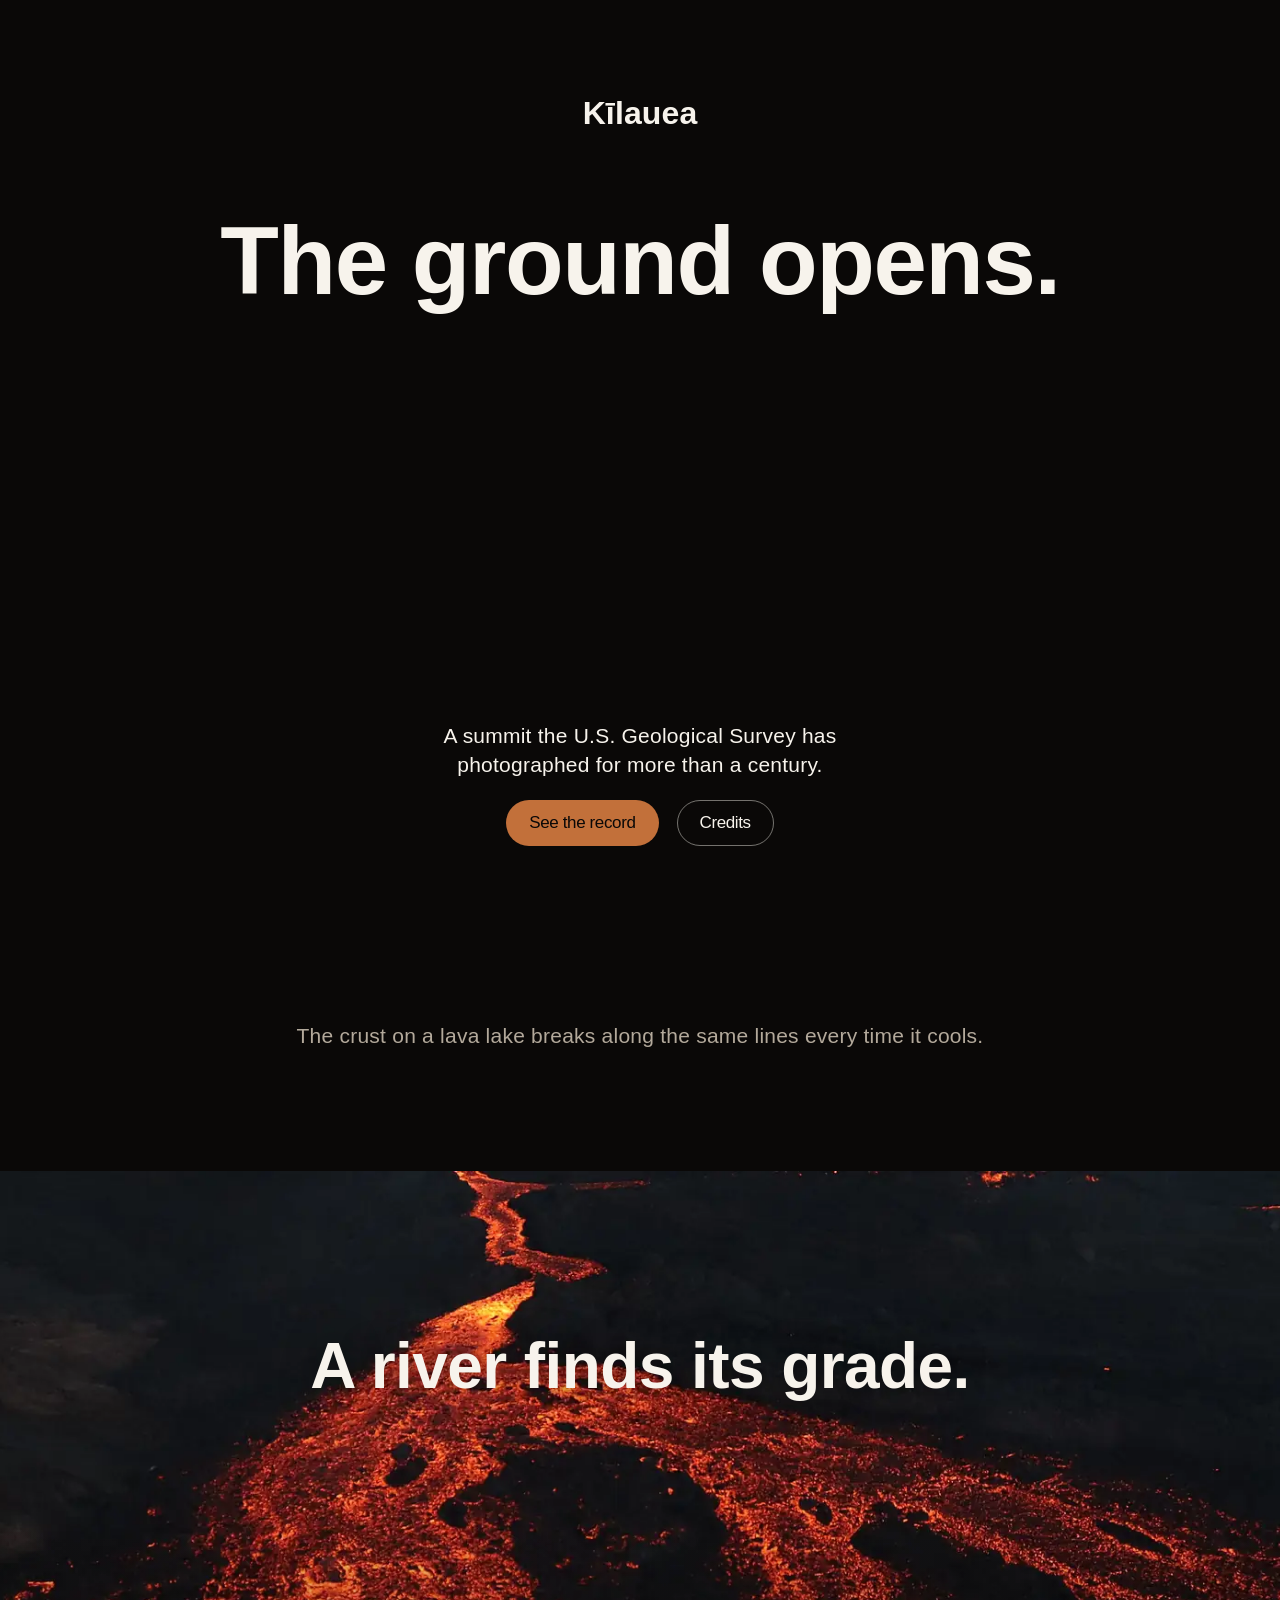
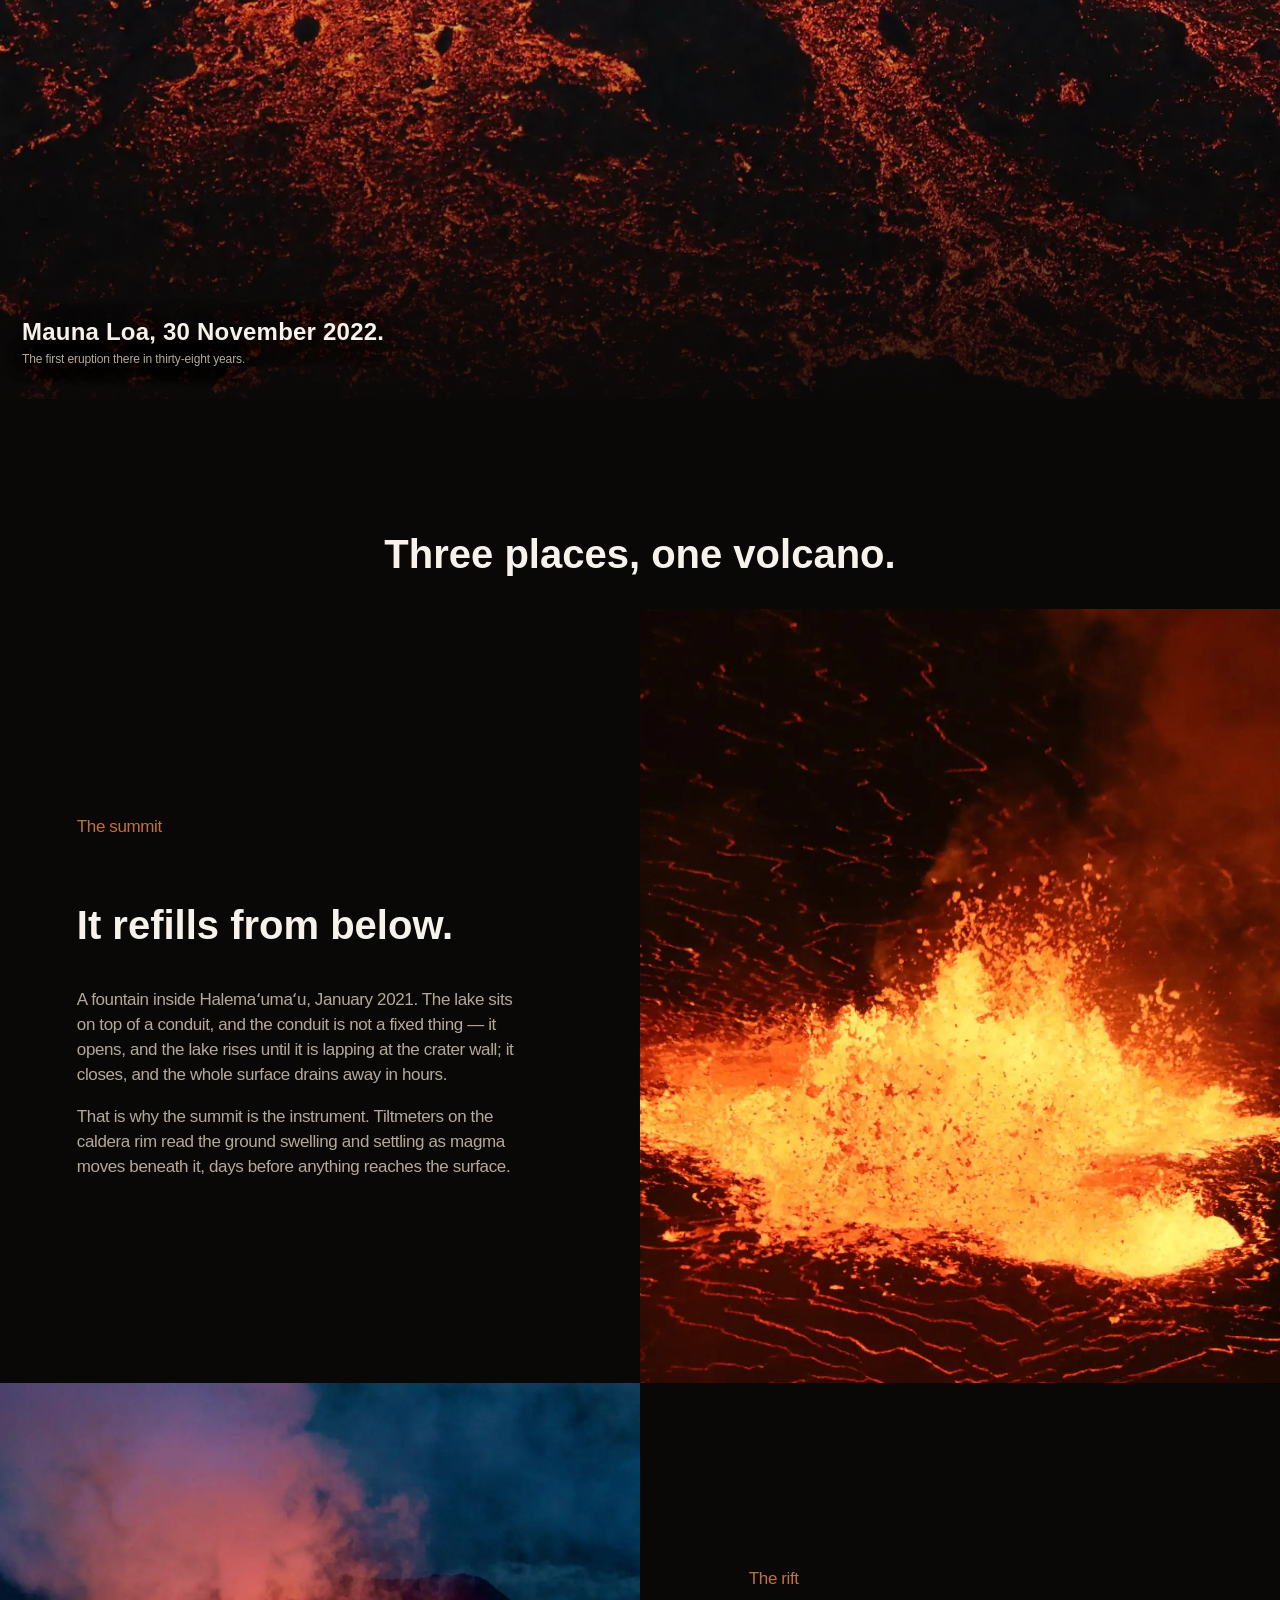
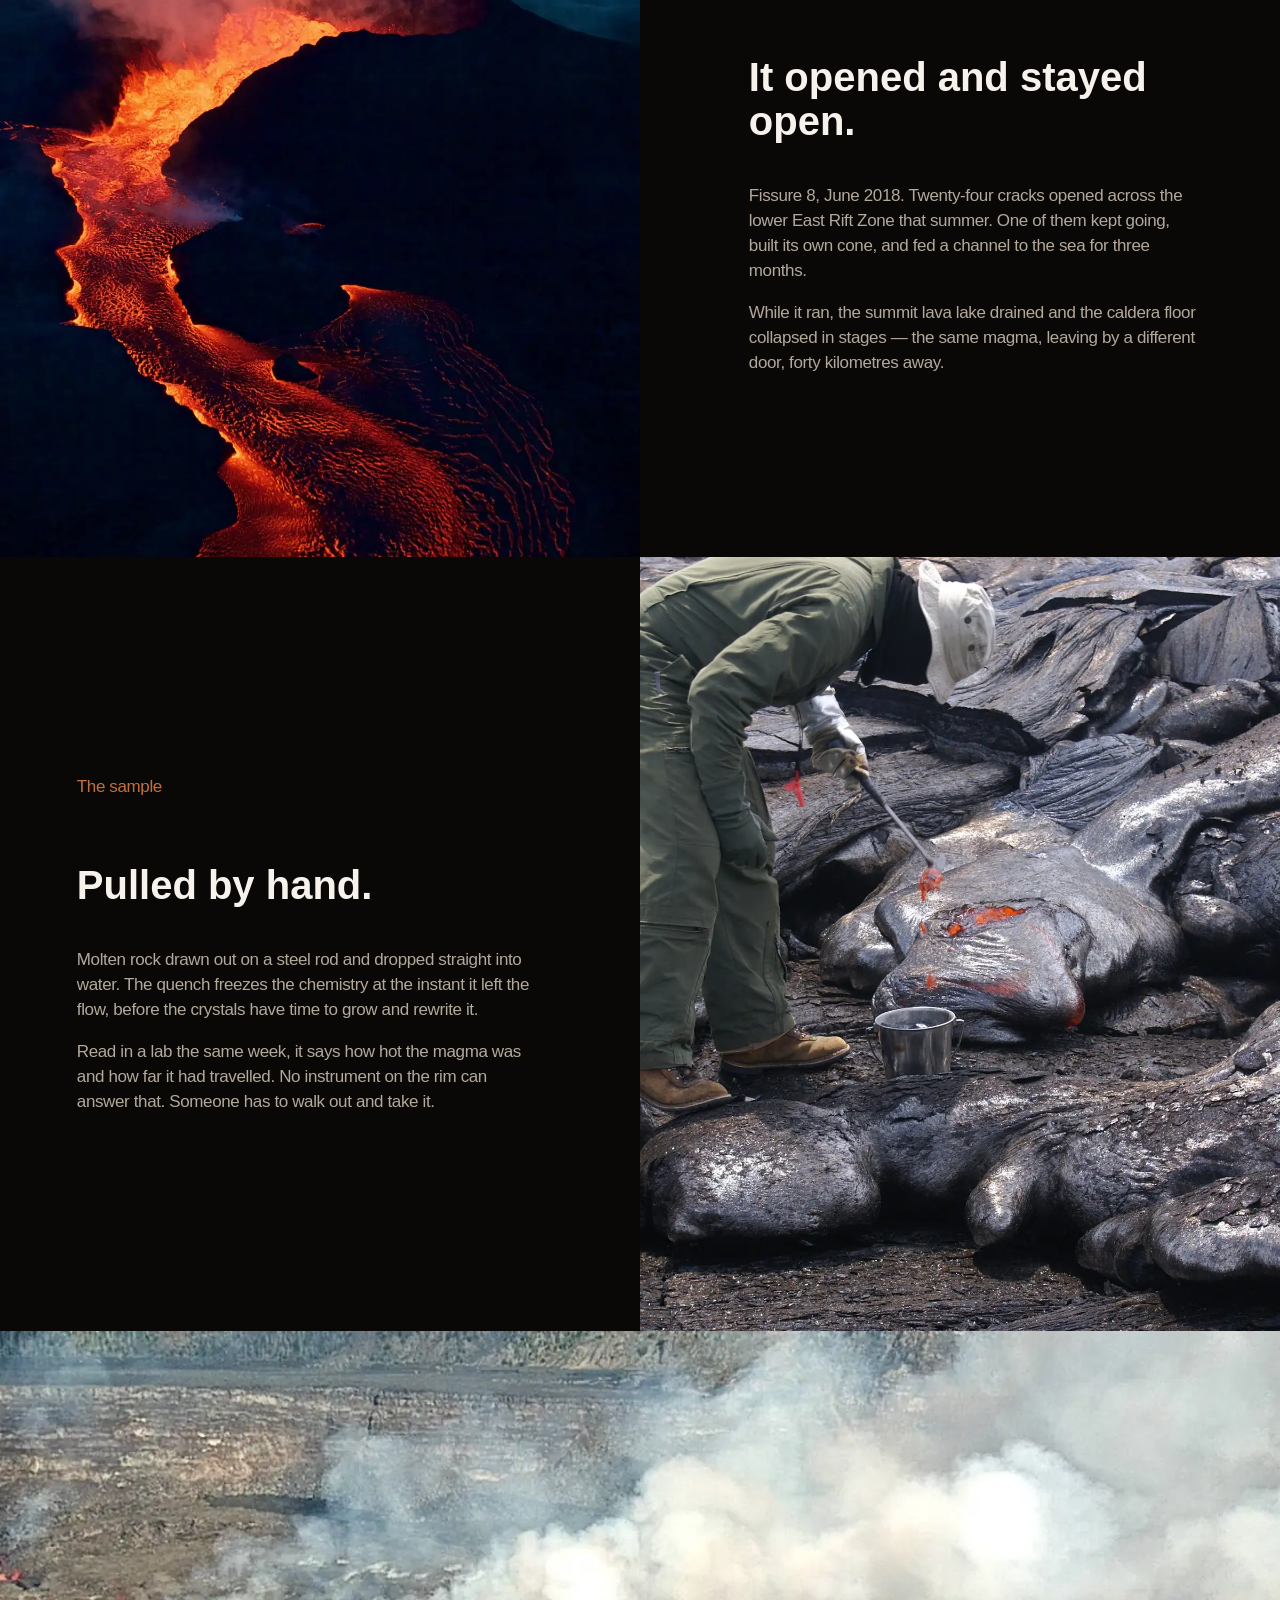
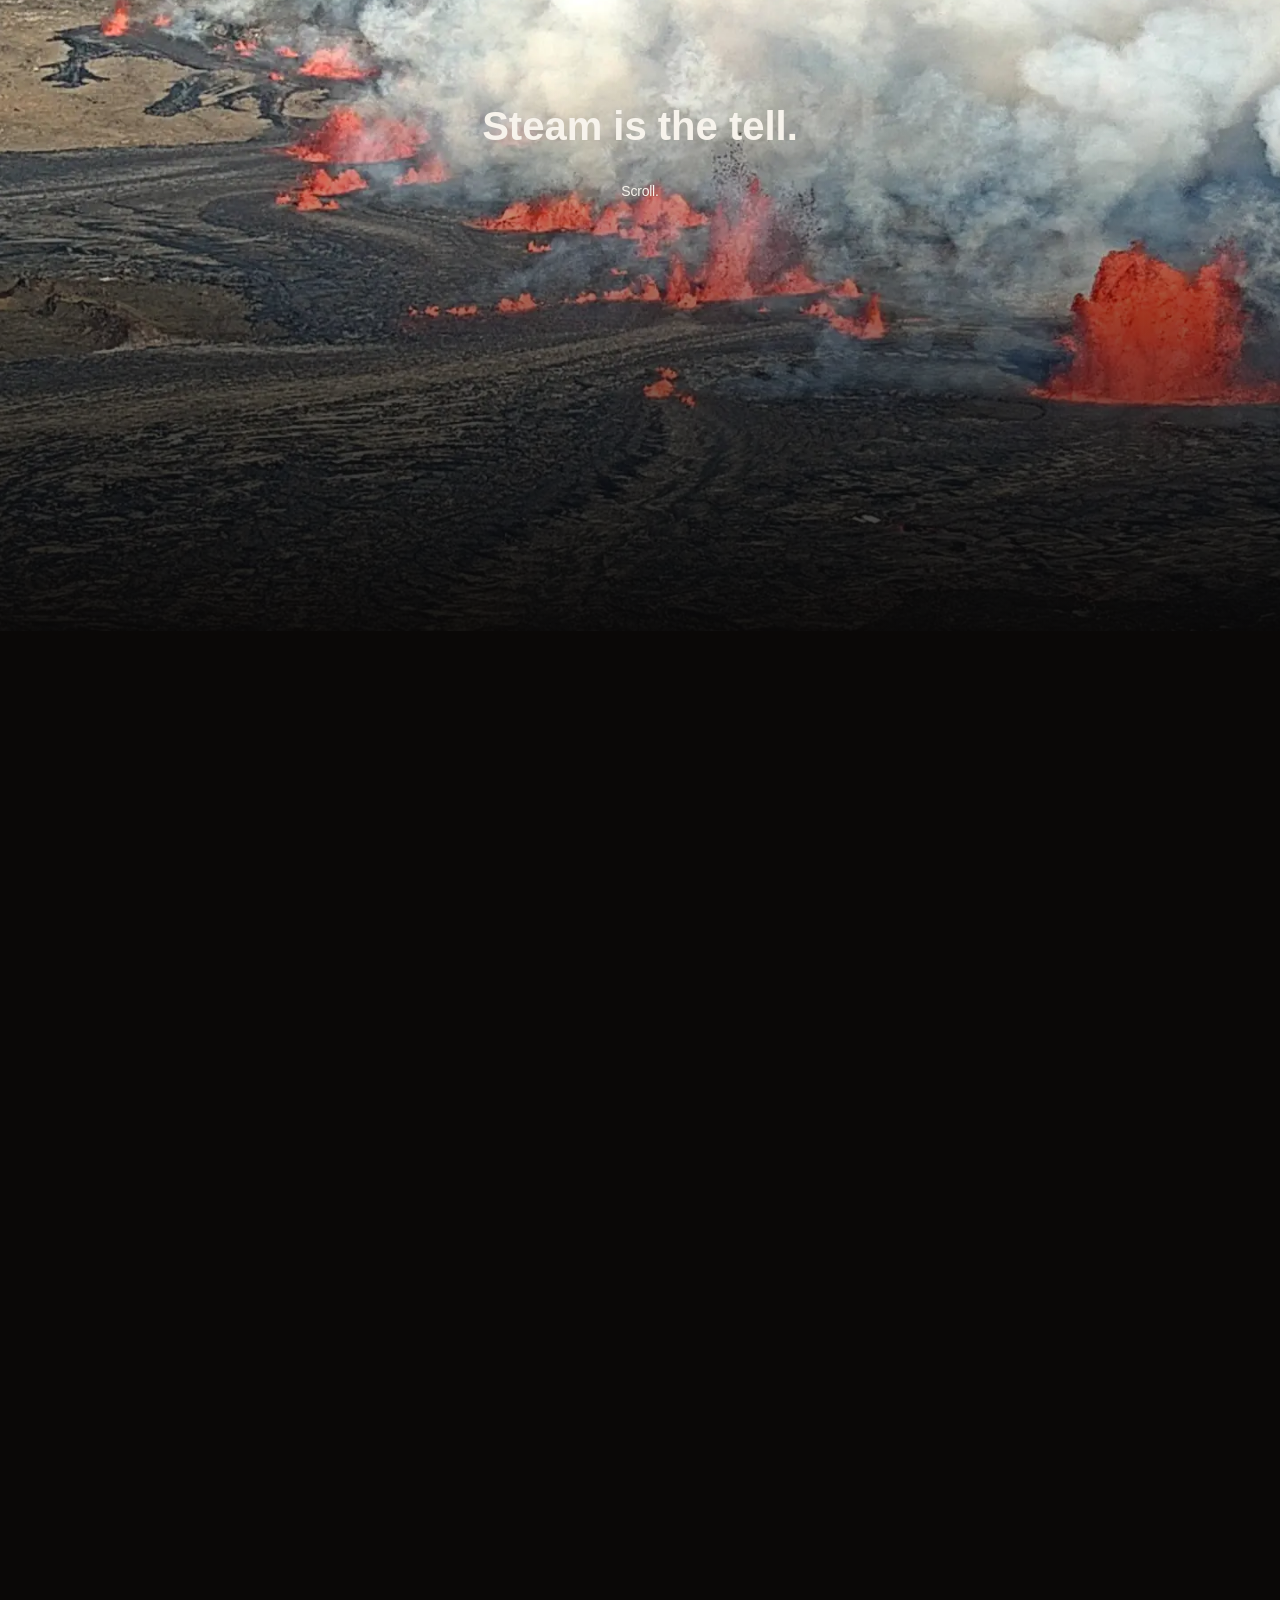
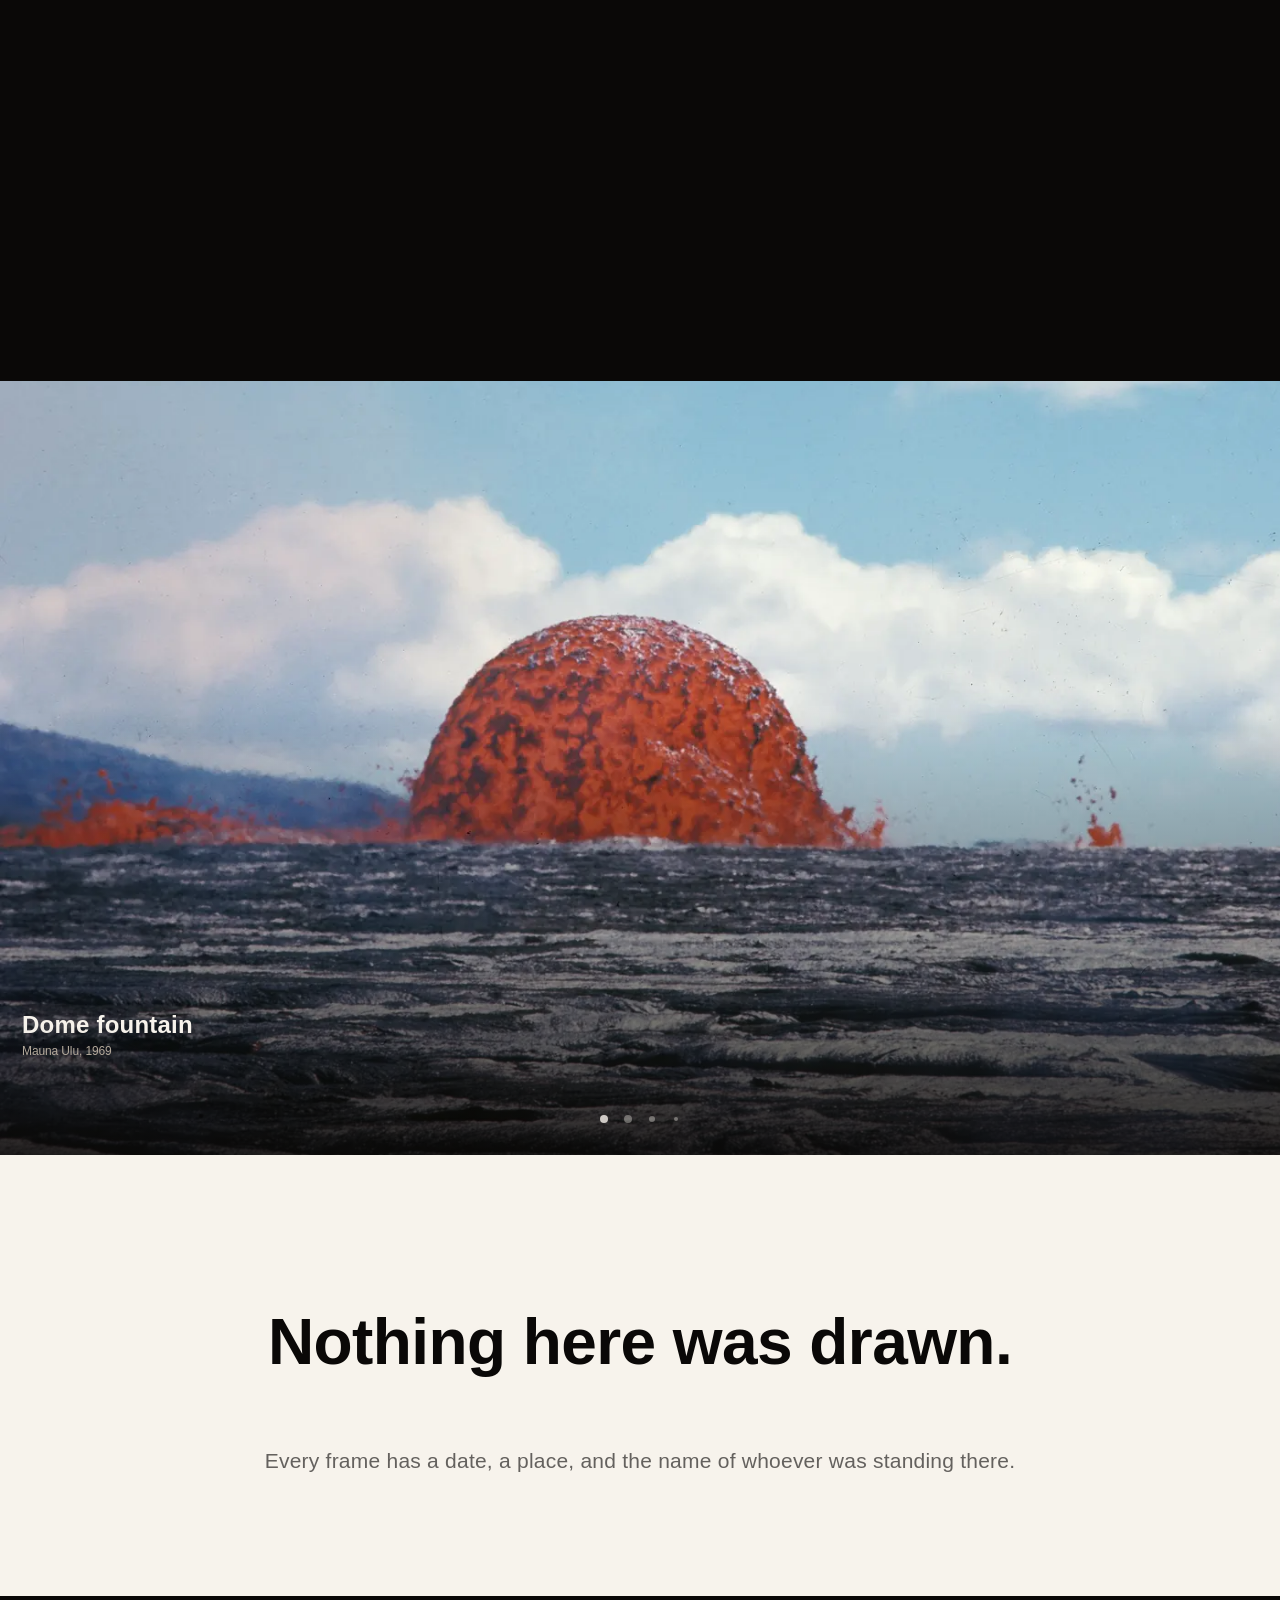
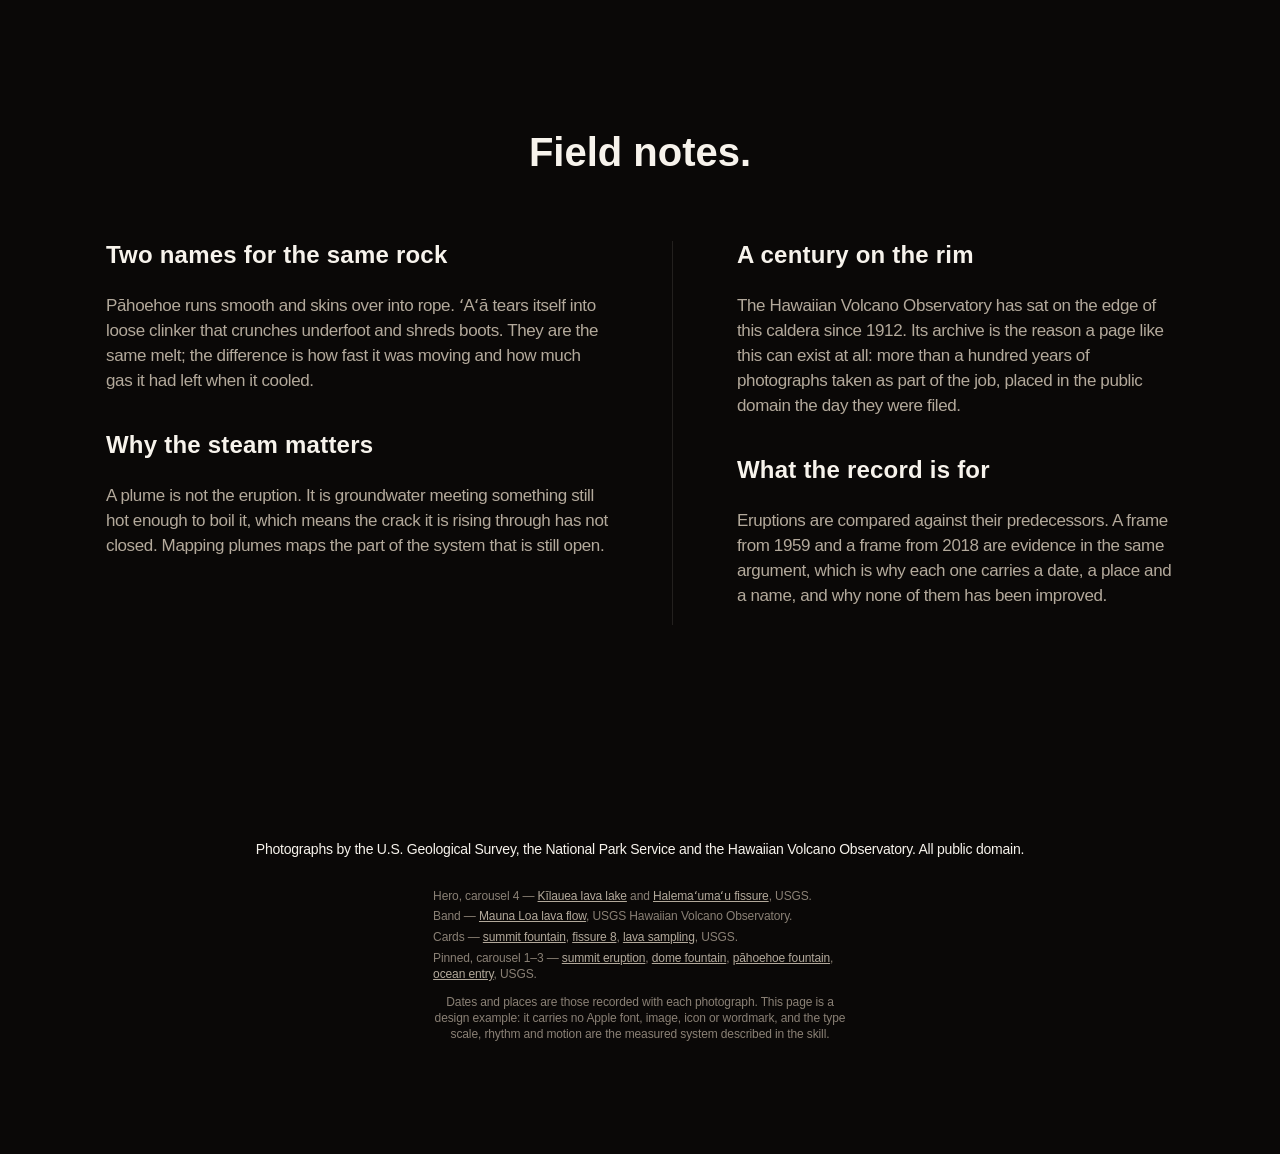
==== commit 93730773: "fix: calibrate two checks against the mirror, and clear the showcase page Ran the audit against the " ====
--- a/example/index.html
+++ b/example/index.html
@@ -85,7 +85,14 @@
                            align-items: center; justify-content: space-between;
                            min-height: 100vh; padding: 7vh 0 6vh; }
   .hero .cta-row { justify-content: center; }
-  .hero .t-intro { max-width: 34ch; margin-inline: auto; }
+  /* Over the photograph the ink tokens have nothing holding them up: the
+     secondary step is grey picked against a surface, and the accent is a hue
+     picked against it. Both take the primary ink here — the step that already
+     exists, not a new white. See the rule in references/composition.md. */
+  .hero .t-intro { max-width: 34ch; margin-inline: auto; color: var(--ink); }
+  .hero .button--secondary { color: var(--ink); border-color: color-mix(in srgb, var(--ink) 45%, transparent); }
+  .hero .button--secondary:hover { background: color-mix(in srgb, var(--ink) 12%, transparent);
+                                   border-color: var(--ink); }
   .hero-top, .hero-foot { width: 100%; }
 
   .band { position: relative; height: 92vh; overflow: hidden; background: var(--surface-alt); }
--- a/skills/apple-design/assets/apple-base.css
+++ b/skills/apple-design/assets/apple-base.css
@@ -54,6 +54,16 @@
   --ease-out-sharp: cubic-bezier(0, 0, 0.2, 1);
   --ease-overshoot: cubic-bezier(0.3, 2, 0.5, 1);
   --ease-dramatic: cubic-bezier(0.53, -0.01, 0.17, 1);
+  /* the 2026 product pages' own curve: a long slow-out, only over 400ms+ */
+  --ease-product: cubic-bezier(0.42, 0, 0.1, 1);
+
+  /* reveal and media timing — all measured, see references/media.md */
+  --staggered-delay: 0.15s;
+  --staggered-opacity-duration: 0.9s;
+  --staggered-translate-y: 30px;
+  --staggered-translate-y-duration: 0.7s;
+  --fade-out: 300ms; --fade-out-delay: 0ms;
+  --fade-in: 600ms;  --fade-in-delay: 250ms;
 }
 
 /* Specificity matters here: these stay at plain :root so a page that defines
@@ -157,13 +167,75 @@
 
 /* ---- reveal ----
    The hidden state is added by JS (see references/motion.md) so the page is
-   fully readable when script does not run. */
-.reveal--initial { opacity: 0; transform: translateY(30px); }
+   fully readable when script does not run. Durations and the 30px rise are the
+   shipped StaggeredFadeIn values: the fade outlasts the move, so an element has
+   arrived in place while it is still settling in opacity. */
+.reveal--initial { opacity: 0; transform: translateY(var(--staggered-translate-y)); }
 .reveal--active  {
   opacity: 1; transform: none;
-  transition: opacity 400ms var(--ease-out-soft), transform 400ms var(--ease-out-soft);
-}
-.stagger-item { transition-delay: calc(min(var(--i, 0), 6) * 60ms); }
+  transition: opacity var(--staggered-opacity-duration) var(--ease-out-soft),
+              transform var(--staggered-translate-y-duration) var(--ease-out-soft);
+}
+/* 150ms per item for content. A six-item row at 60ms reads as one block
+   flashing in; at 150ms you see the items dealt out. */
+.stagger-item { transition-delay: calc(min(var(--i, 0), 6) * var(--staggered-delay)); }
+/* ...and the faster step for a small UI list, where the whole sequence has to
+   finish inside one interaction */
+.stagger-item--ui { transition-delay: calc(min(var(--i, 0), 6) * 60ms); }
+
+/* ---- moving pictures (see references/media.md) ----
+   Apple's own class names for this stack are .video-element-stack and
+   .positioned-media-element; these are the same contract under shorter names.
+   Every layer sits in one grid cell, so the box keeps its height before the
+   video exists and the still underneath is never a placeholder — it is what
+   ships when the clip is slow, blocked, or unwanted. */
+/* the bed shows for the frame or two between the still and the clip's first
+   painted frame — unset it and that handover flashes. A dark band overrides
+   --media-bed; see references/dark.md. */
+.media-stack { display: grid; isolation: isolate; background: var(--media-bed, var(--surface)); }
+/* object-fit goes on the layer AND on anything inside it: a <video> is a layer
+   itself, while an <img> sits inside a <picture> layer. Miss either and a clip
+   whose aspect does not match its slot sits in bars. */
+.media-layer { grid-area: 1 / 1; width: 100%; height: 100%; object-fit: cover; }
+.media-layer :where(img, video) { display: block; width: 100%; height: 100%; object-fit: cover; }
+.media-still { z-index: 1; }
+.media-clip  { z-index: 2; opacity: 0; transition: opacity 400ms var(--ease-out-soft); }
+.media-clip--ready { opacity: 1; }
+
+/* The clip is an enhancement over the photograph, so it leaves entirely when
+   script is off or motion is unwelcome. A paused first frame is not the
+   fallback; the still is. */
+html.no-js .media-clip,
+html.reduced-motion .media-clip { display: none; }
+
+/* ---- crossfade between two stills ----
+   Out fast, in slow, with a hold between them. Symmetric timing produces a
+   muddy double exposure at the midpoint; this reads as one image replacing
+   another. transition-behavior lets the outgoing frame leave the layout
+   instead of sitting invisible and eating clicks. */
+.frame {
+  grid-area: 1 / 1; opacity: 1;
+  transition: opacity var(--fade-out) ease-in-out var(--fade-out-delay),
+              display var(--fade-in) ease-in-out var(--fade-in-delay);
+  transition-behavior: allow-discrete;
+}
+.frame[hidden] { display: none; opacity: 0; }
+.frame[data-current] {
+  opacity: 1;
+  transition: opacity var(--fade-in) ease-in-out var(--fade-in-delay);
+  transition-behavior: allow-discrete;   /* the shorthand above resets it */
+}
+
+/* ---- a panel that opens from card to full bleed ----
+   One scalar, 0 to 1, drives the side inset and the corner radius together.
+   Set it to a flat 1 to switch the effect off; there is no second rule to keep
+   in sync. */
+.open-panel {
+  --open: 0;
+  clip-path: inset(0 calc((1 - var(--open)) * 6.25vw)
+             round calc((1 - var(--open)) * var(--radius-card)));
+}
+@media (prefers-reduced-motion: reduce) { .open-panel { --open: 1; } }
 
 /* ---- scroll-linked sections (see references/motion.md) ----
    Pure sticky + a spacer: nothing runs per scroll event. Gated behind the
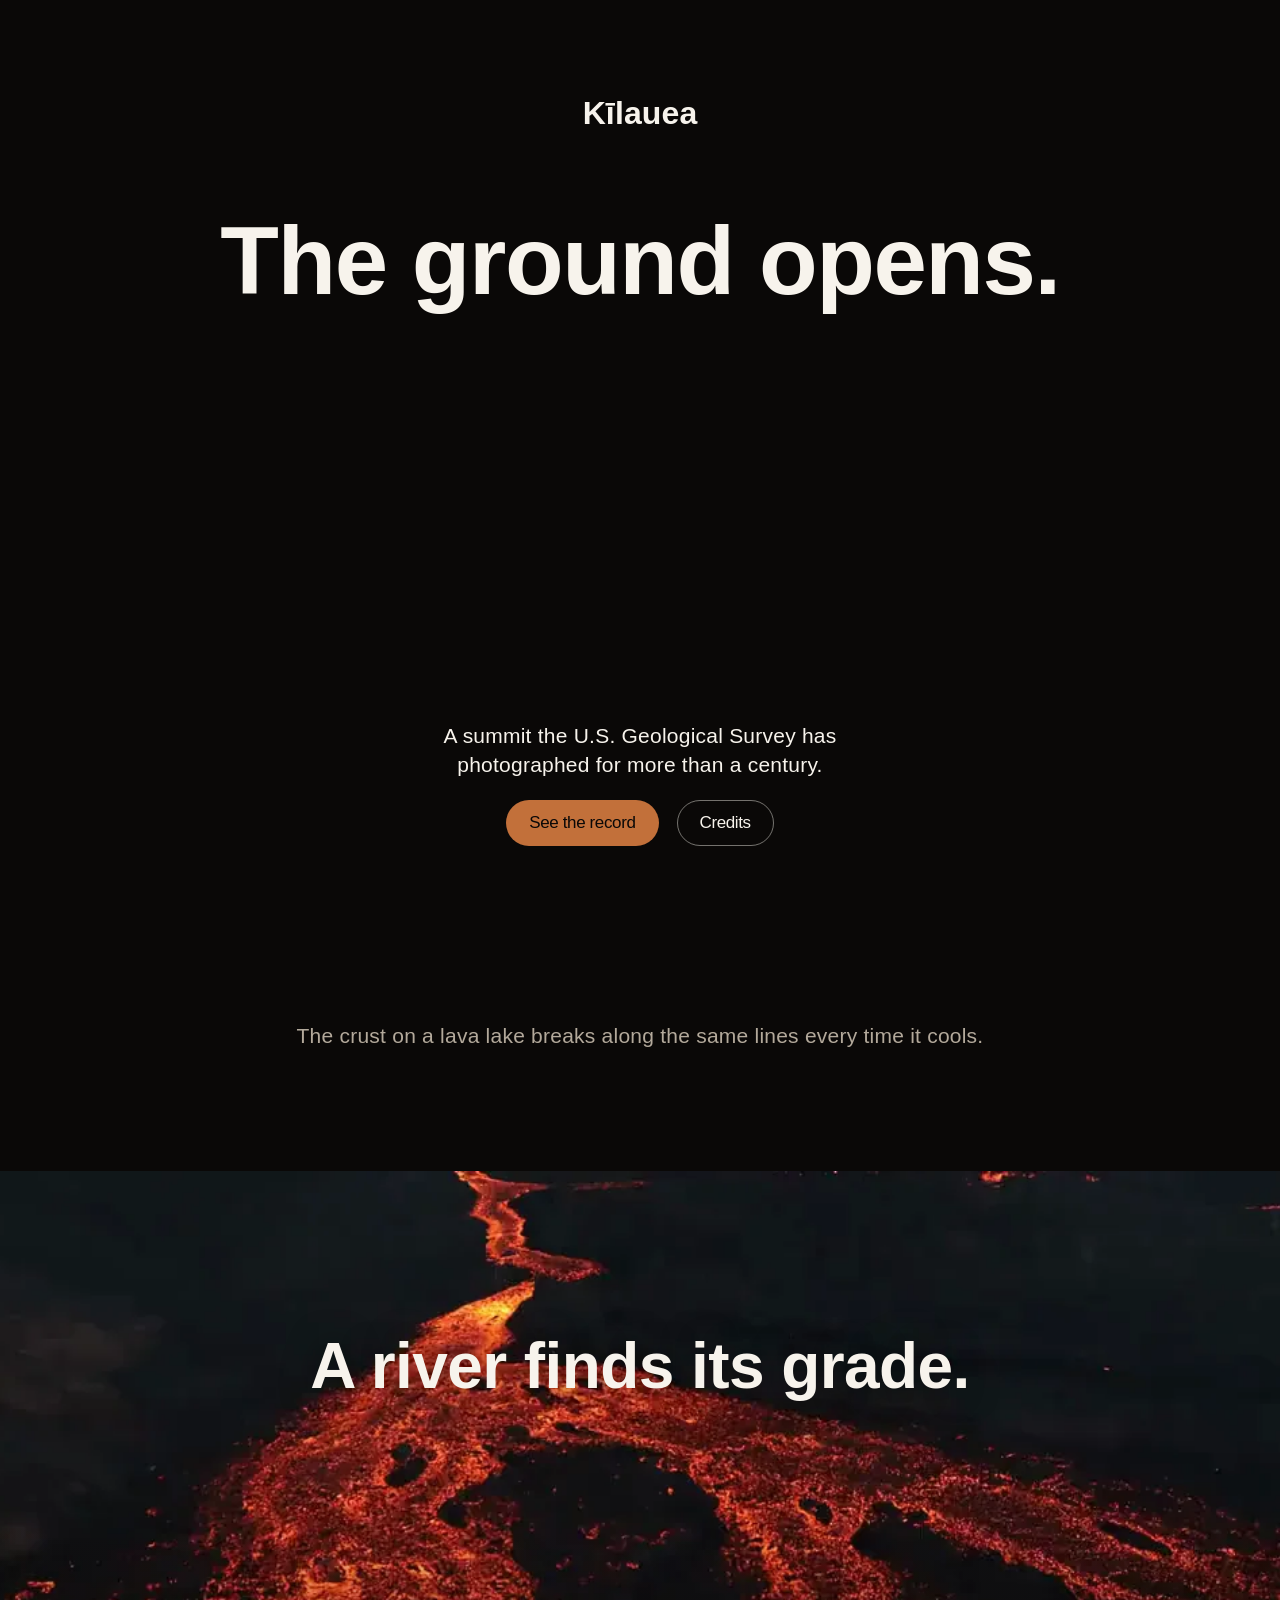
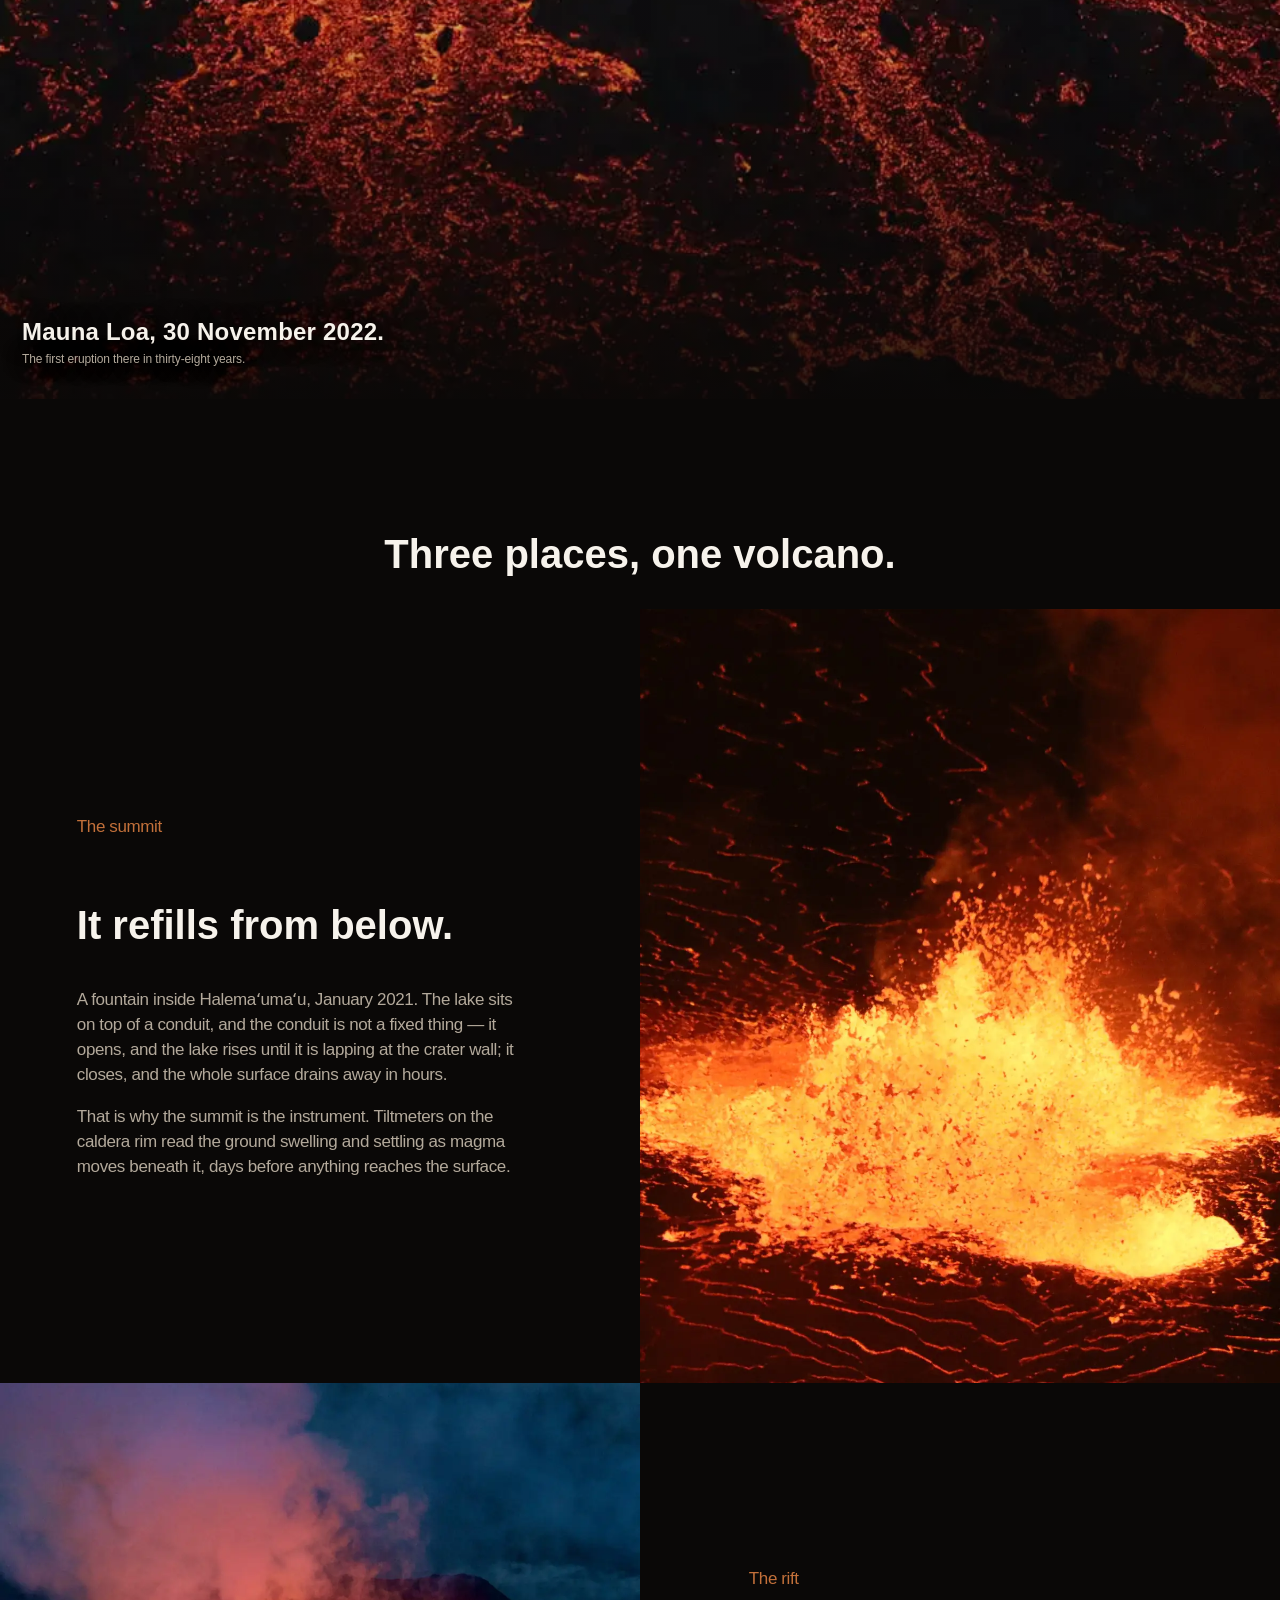
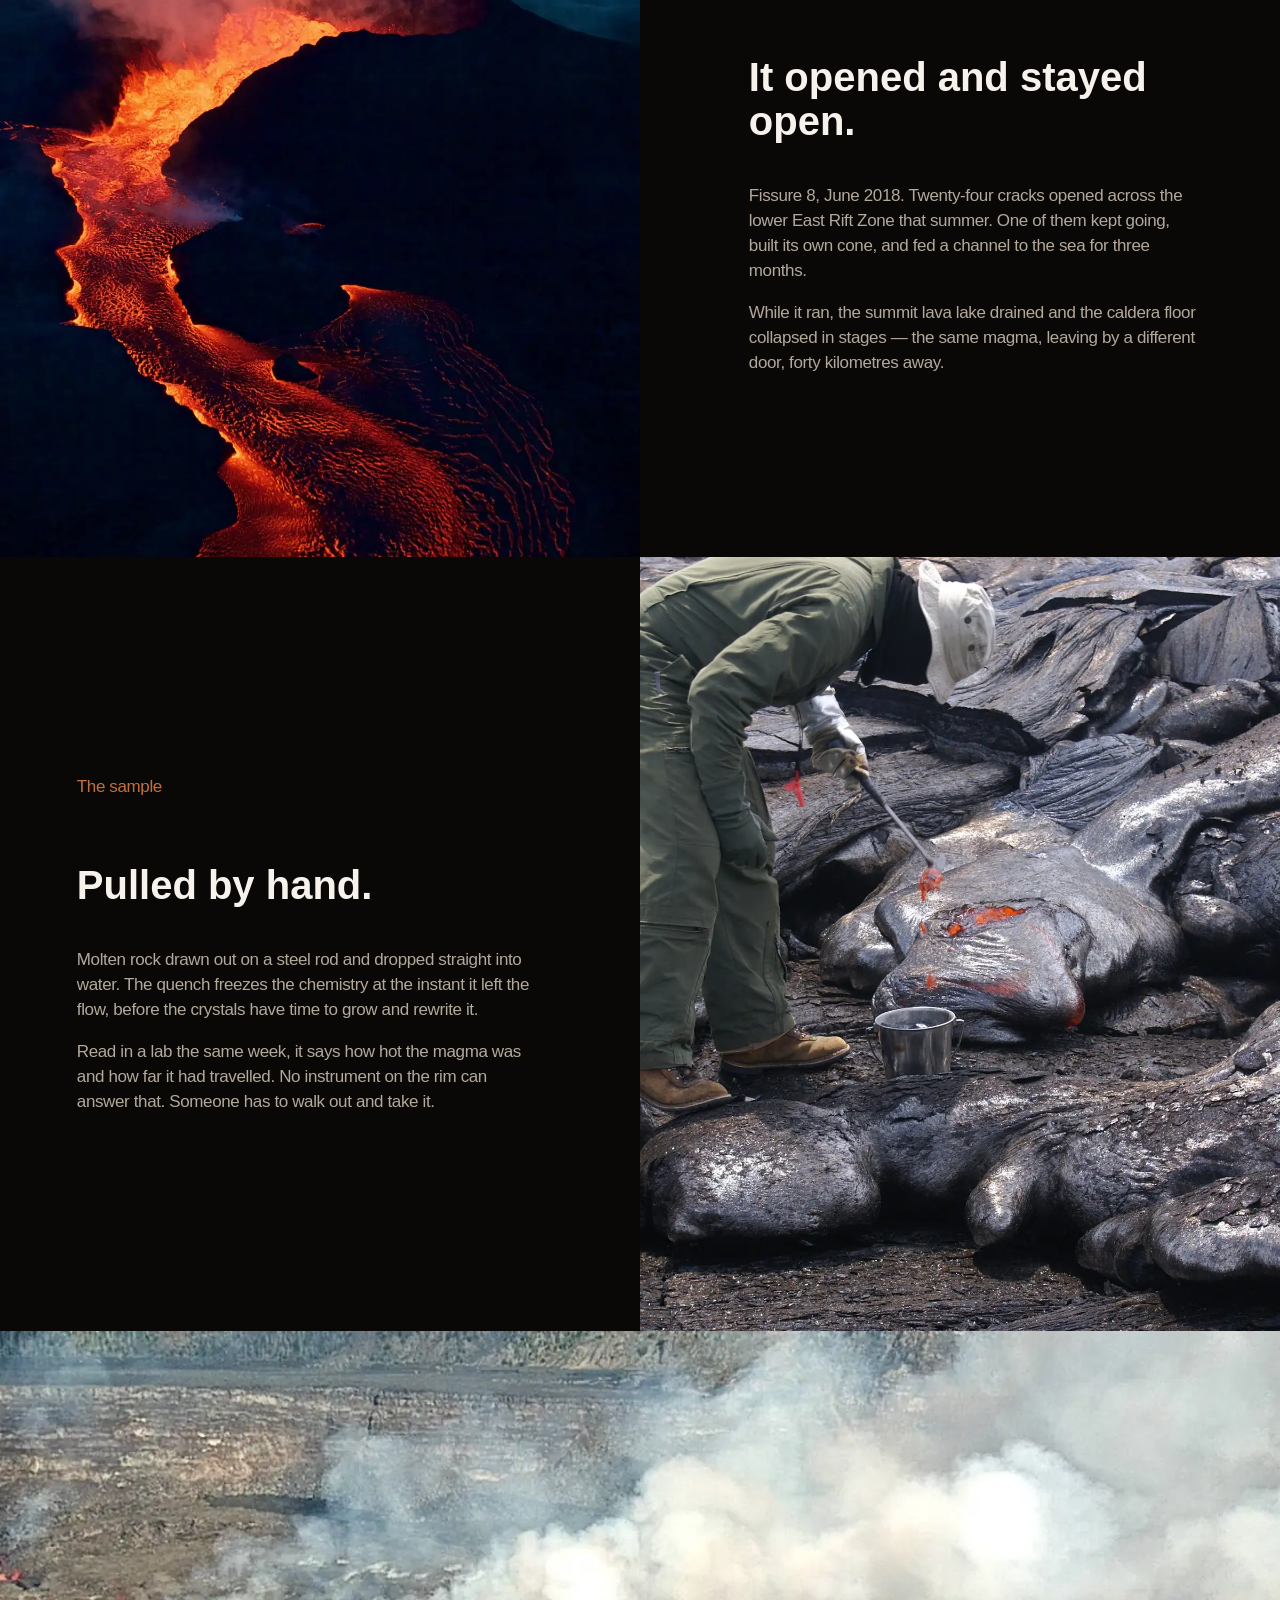
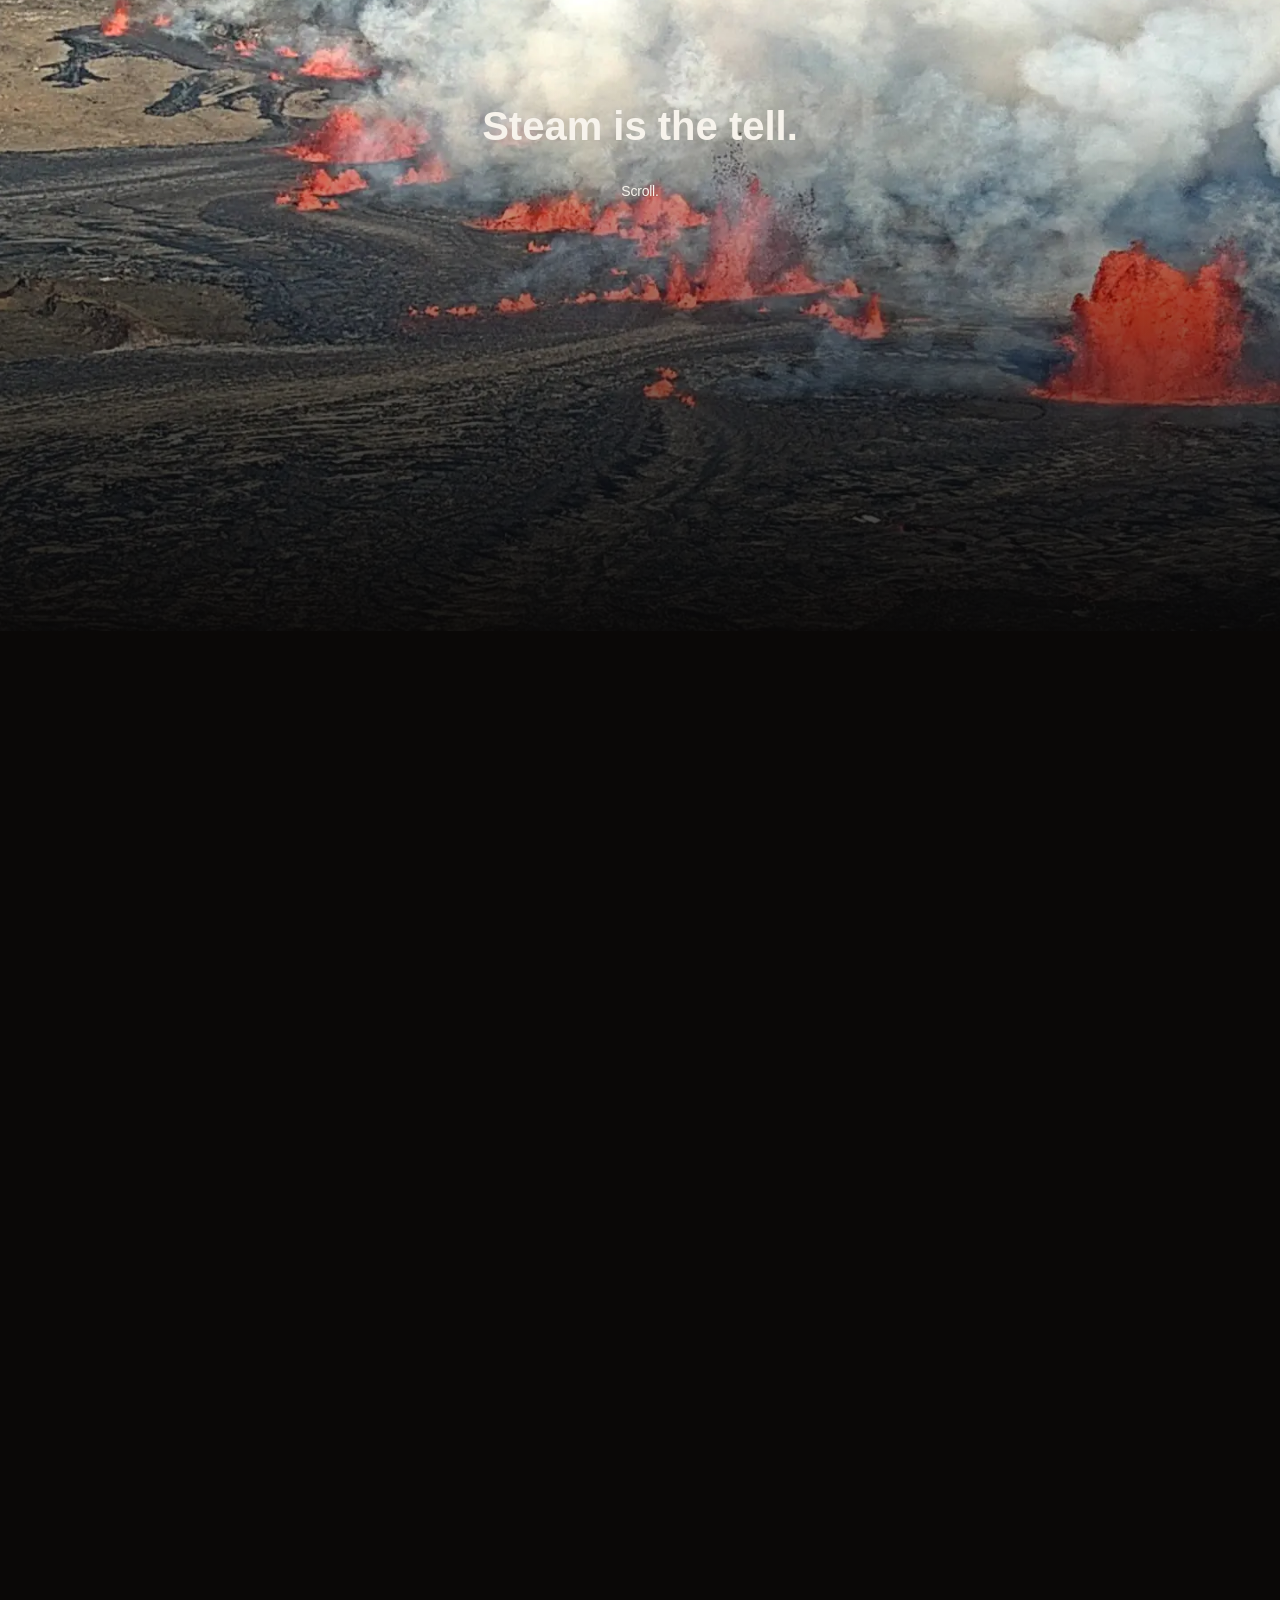
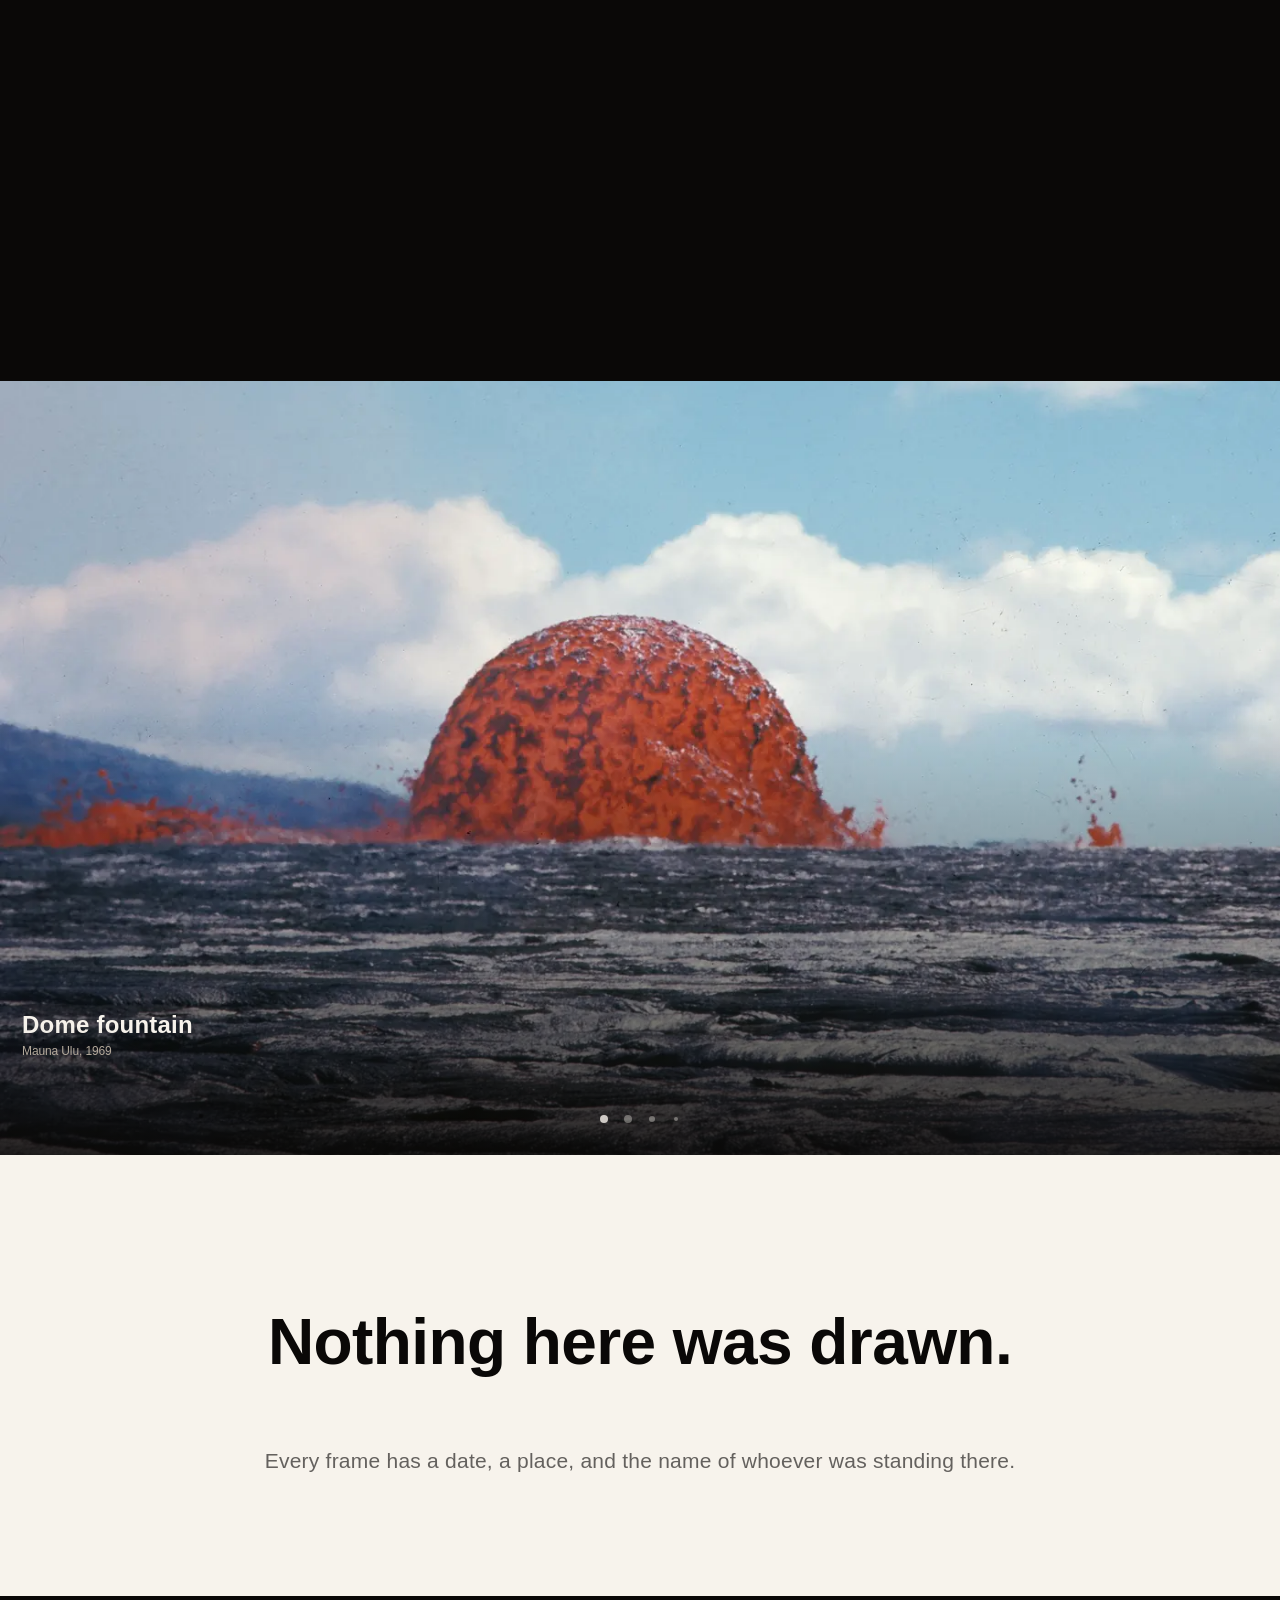
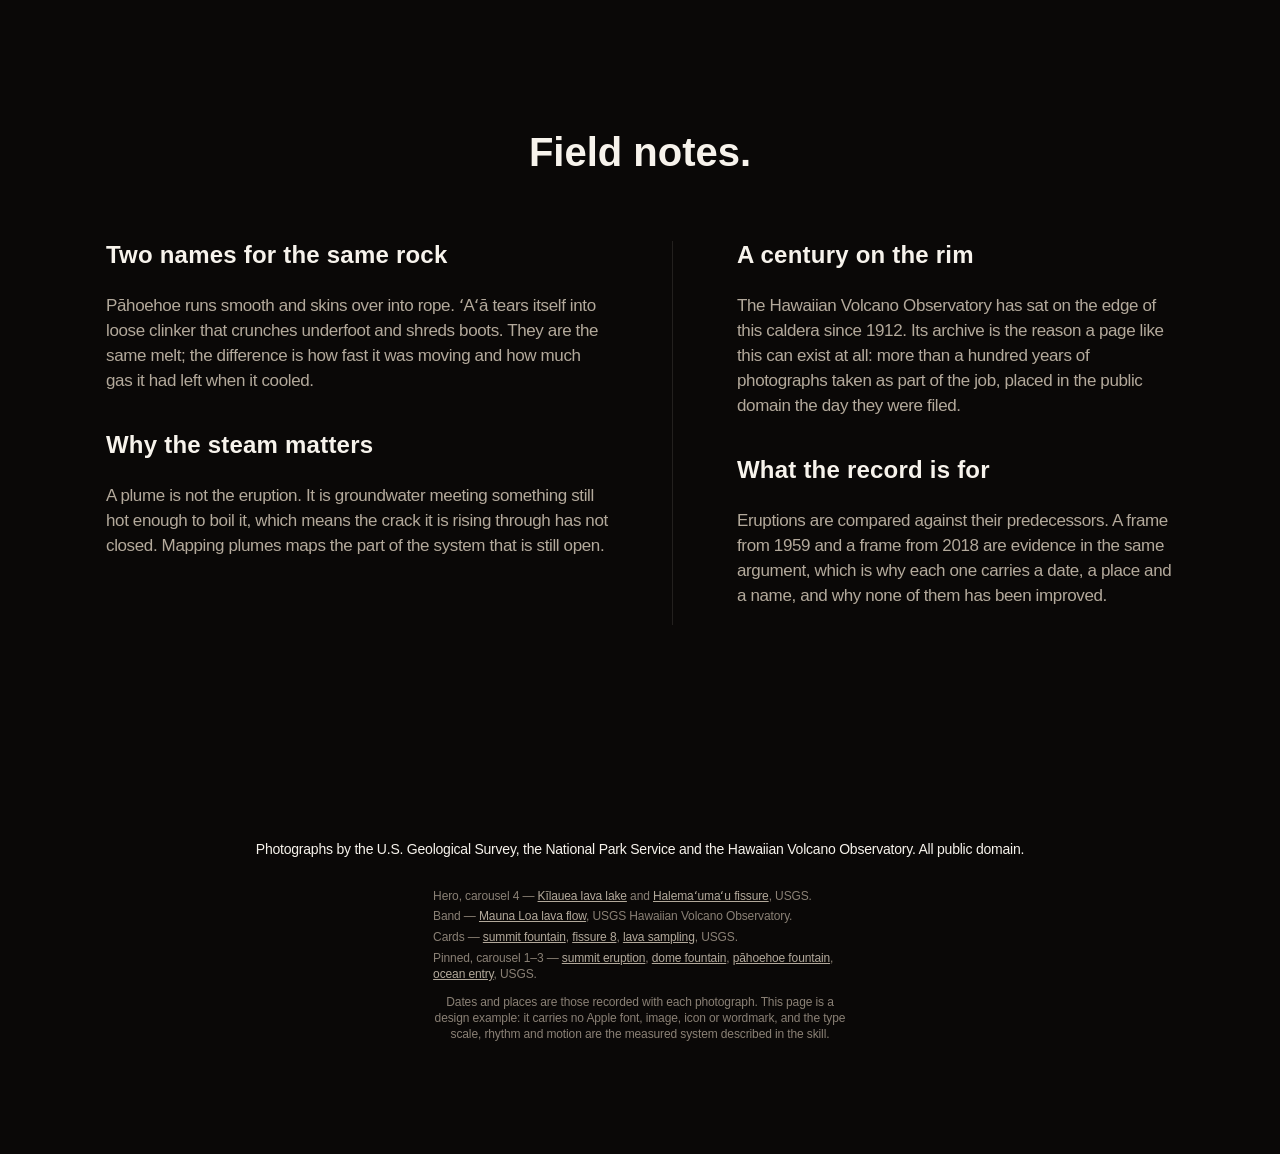
==== commit 660faa56: "feat: the showcase page carries a clip, and the builder survives a wide source example/index.html de" ====
--- a/example/index.html
+++ b/example/index.html
@@ -96,6 +96,7 @@
   .hero-top, .hero-foot { width: 100%; }
 
   .band { position: relative; height: 92vh; overflow: hidden; background: var(--surface-alt); }
+  .band .media-stack { height: 100%; }
   .band--tall { height: 78vh; }
   /* A caption on a photograph needs the same scrim treatment as a headline:
      it is text on an image, and the image does not owe it contrast. */
@@ -328,8 +329,22 @@
 
   <!-- loud: full-bleed, past the gutters, so it is the subject and not an asset -->
   <figure class="band" style="margin: 0">
-    <img src="media/band-2400.webp" width="2400" height="900" loading="lazy" decoding="async"
-         alt="An aerial view of a lava flow spreading across black ground, the channel braiding into dozens of bright orange threads.">
+    <!-- The one clip on this page. Three seconds, silent, re-cropped per
+         breakpoint, with the photograph underneath it in the same grid cell —
+         references/media.md. Everything else here is a still, which is the
+         right ratio: a page carries a clip per two or three sections, not one
+         per section. -->
+    <div class="media-stack" role="img"
+         aria-label="An aerial view of a lava flow spreading across black ground, the braided channel drifting slowly past as the camera pushes in.">
+      <video class="media-layer media-clip" preload="none" muted playsinline
+             data-basepath="media/flow/" data-ladder="small,medium,large"></video>
+      <picture class="media-layer media-still">
+        <source media="(min-width: 780px)" srcset="media/flow/start-large.webp">
+        <source media="(min-width: 570px)" srcset="media/flow/start-medium.webp">
+        <img src="media/flow/start-small.webp" width="420" height="480" alt=""
+             loading="lazy" decoding="async">
+      </picture>
+    </div>
     <div class="band-head">
       <h2 class="t-headline-elevated" data-reveal>A river finds its grade.</h2>
     </div>
@@ -507,6 +522,31 @@
     document.documentElement.classList.add("enhance-xp");
   }
 
+  // The clip: lazy, breakpoint-aware, plays before it is on screen, and never
+  // paused on exit. With reduced motion it is not fetched at all and the
+  // photograph underneath is what the page shows. references/media.md.
+  const MEDIA_BP = { small: 0, medium: 570, large: 780, xlarge: 1280 };
+  for (const v of document.querySelectorAll("video[data-basepath]")) {
+    const stack = v.closest(".media-stack");
+    if (reduced) { stack.hidden = true; continue; }
+    const have = (v.dataset.ladder || "small,medium,large").split(",");
+    const pick = () => {
+      let name = "small";
+      for (const [k, px] of Object.entries(MEDIA_BP)) if (innerWidth >= px && have.includes(k)) name = k;
+      return name + (devicePixelRatio > 1 ? "_2x" : "");
+    };
+    new IntersectionObserver(([e], io) => {
+      if (!e.isIntersecting) return;
+      io.disconnect();
+      v.src = v.dataset.basepath + pick() + ".mp4";
+      const bail = setTimeout(() => v.remove(), Number(v.dataset.loadTimeout) || 30000);
+      v.addEventListener("loadedmetadata", () => clearTimeout(bail), { once: true });
+      v.addEventListener("loadeddata", () => v.classList.add("media-clip--ready"), { once: true });
+    }, { rootMargin: "150% 0px" }).observe(stack);
+    new IntersectionObserver(([e]) => { if (e.isIntersecting) v.play().catch(() => {}); },
+      { rootMargin: "50% 0px" }).observe(stack);
+  }
+
   // The hidden state is applied here, not in CSS, so the page stays readable
   // if this script never runs.
   const items = document.querySelectorAll("[data-reveal]");
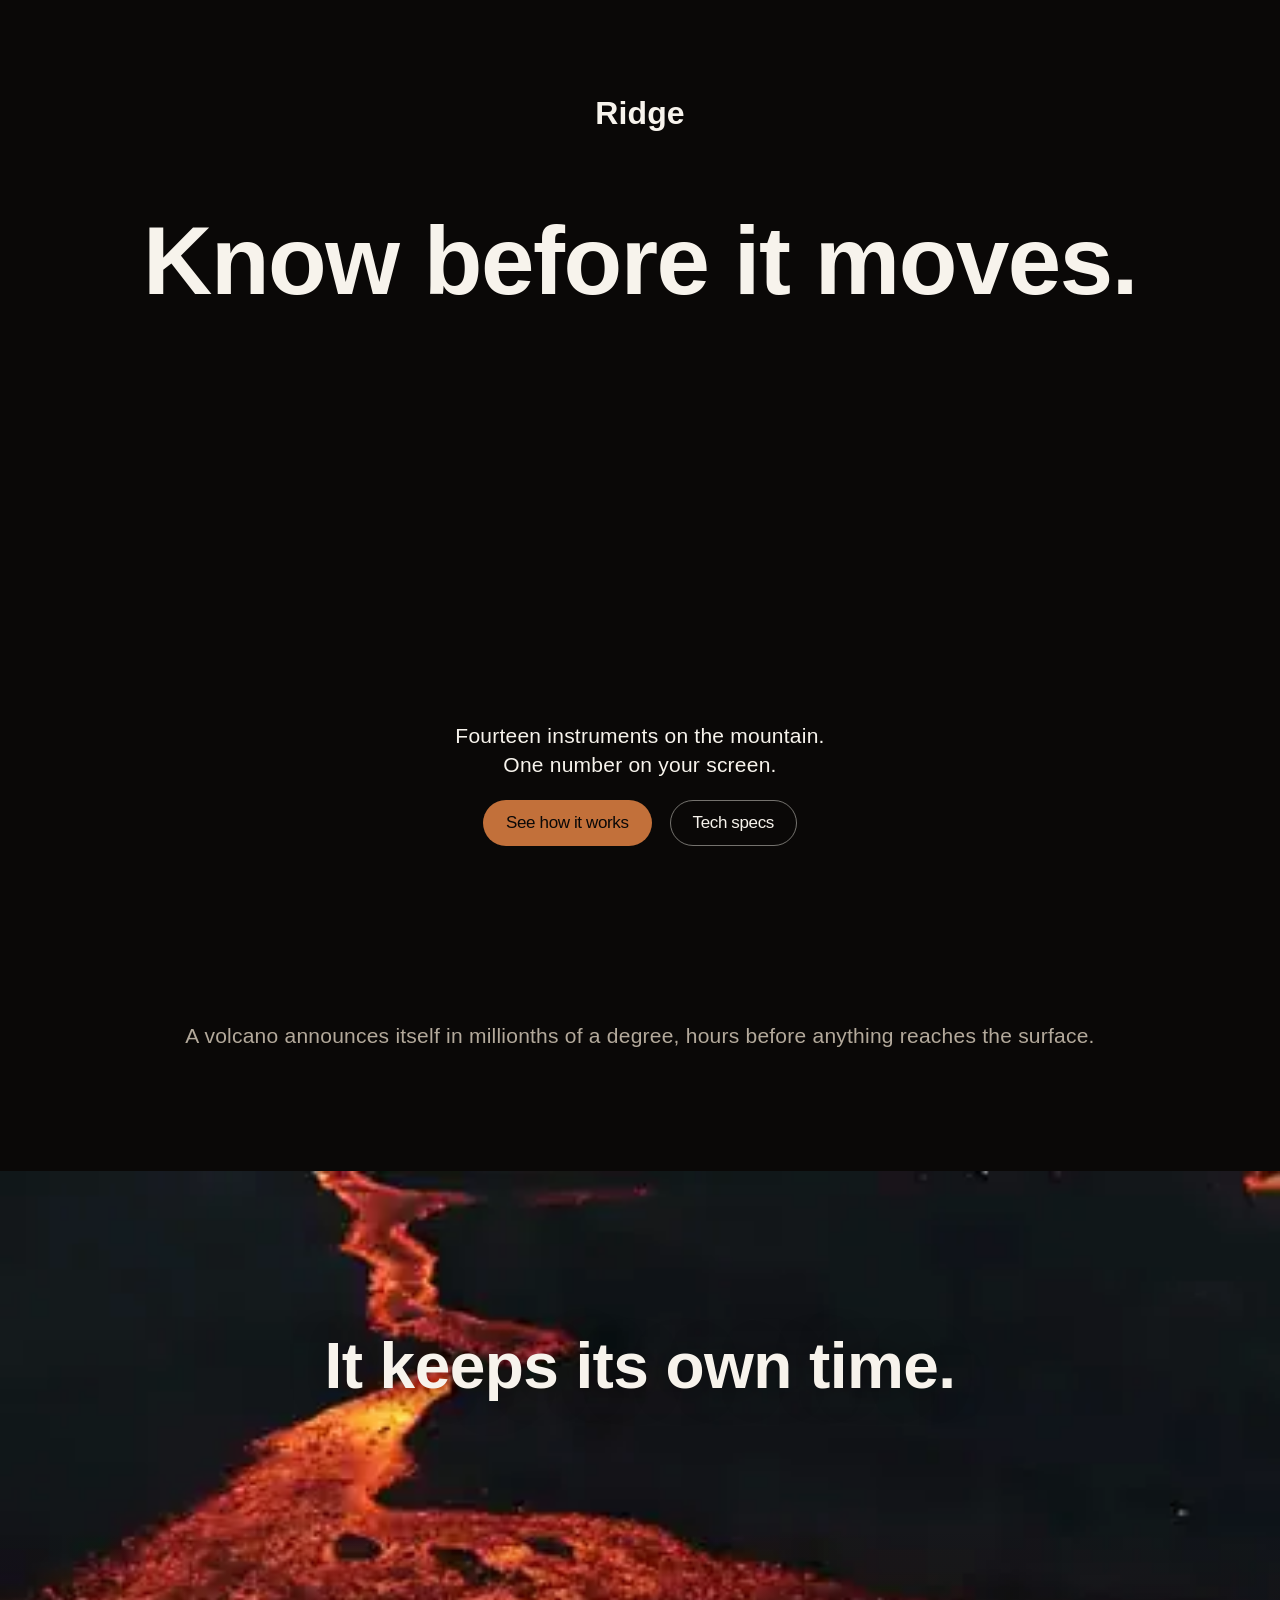
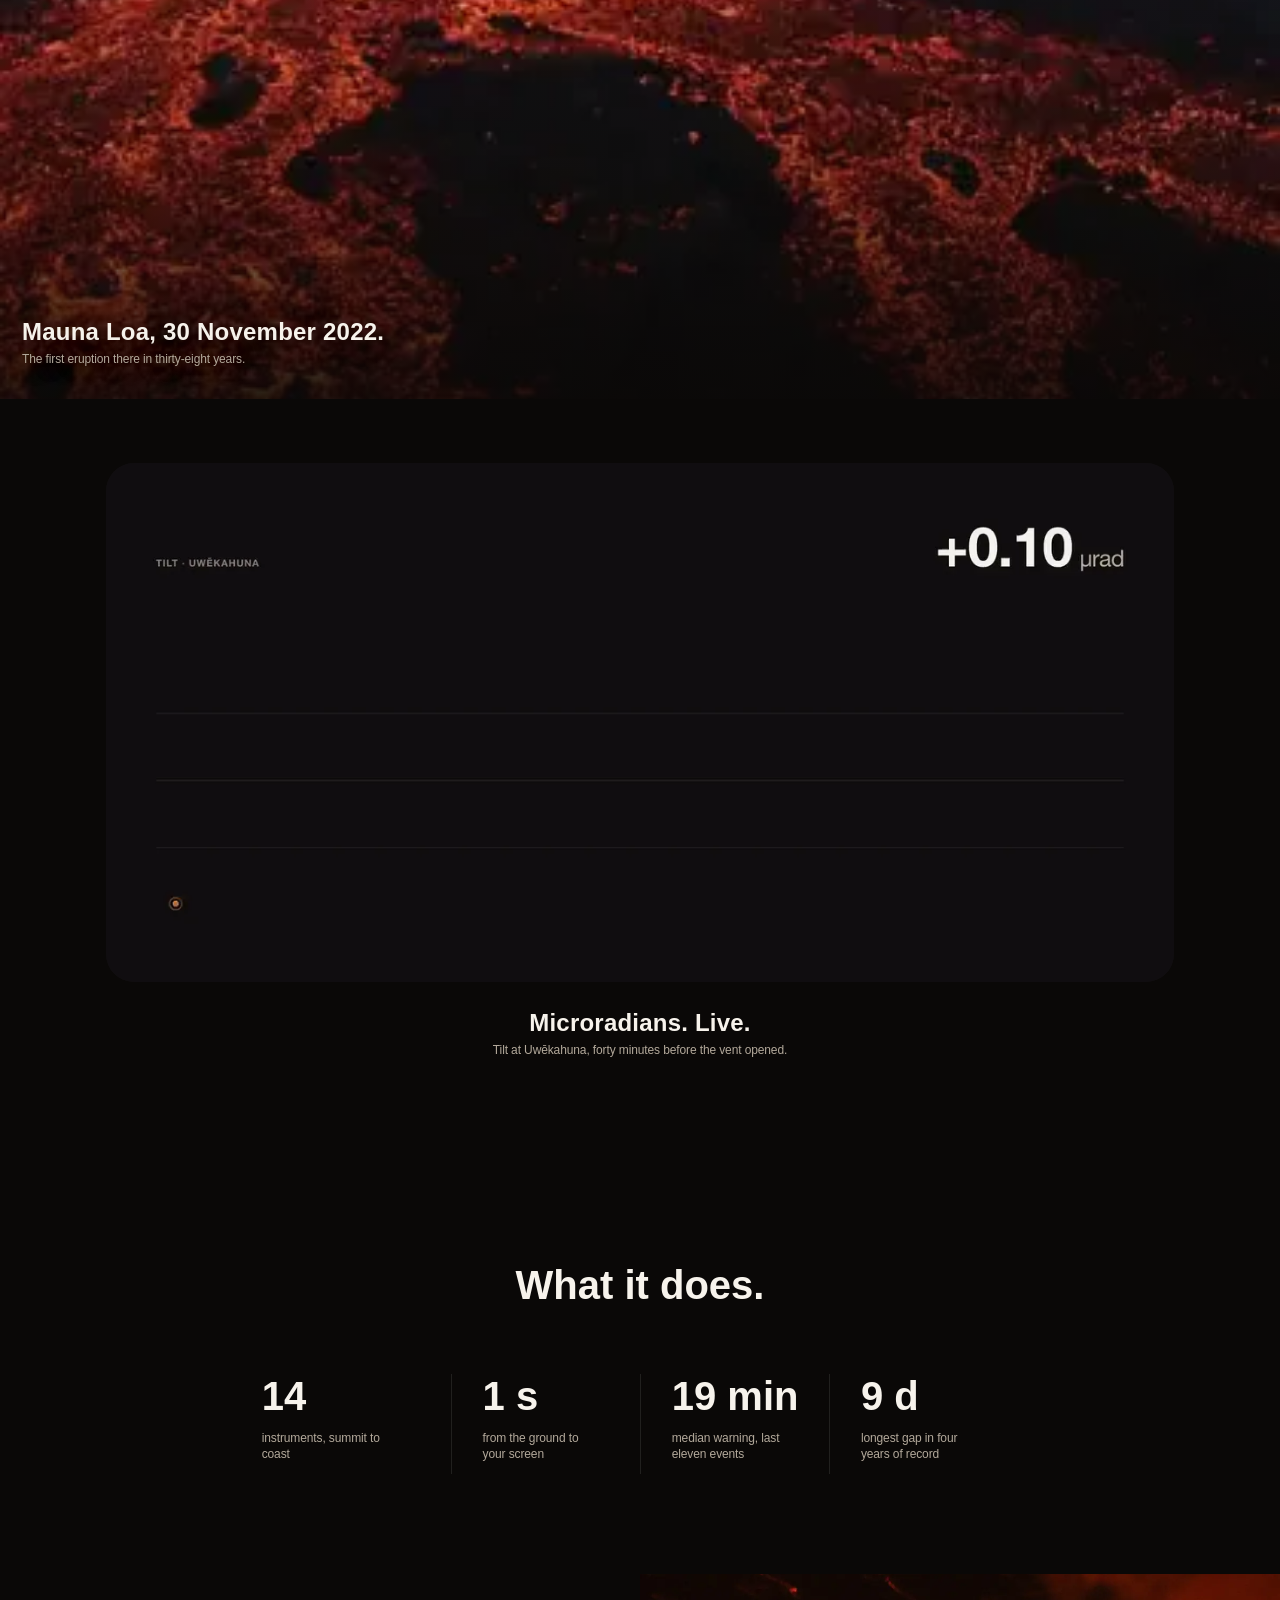
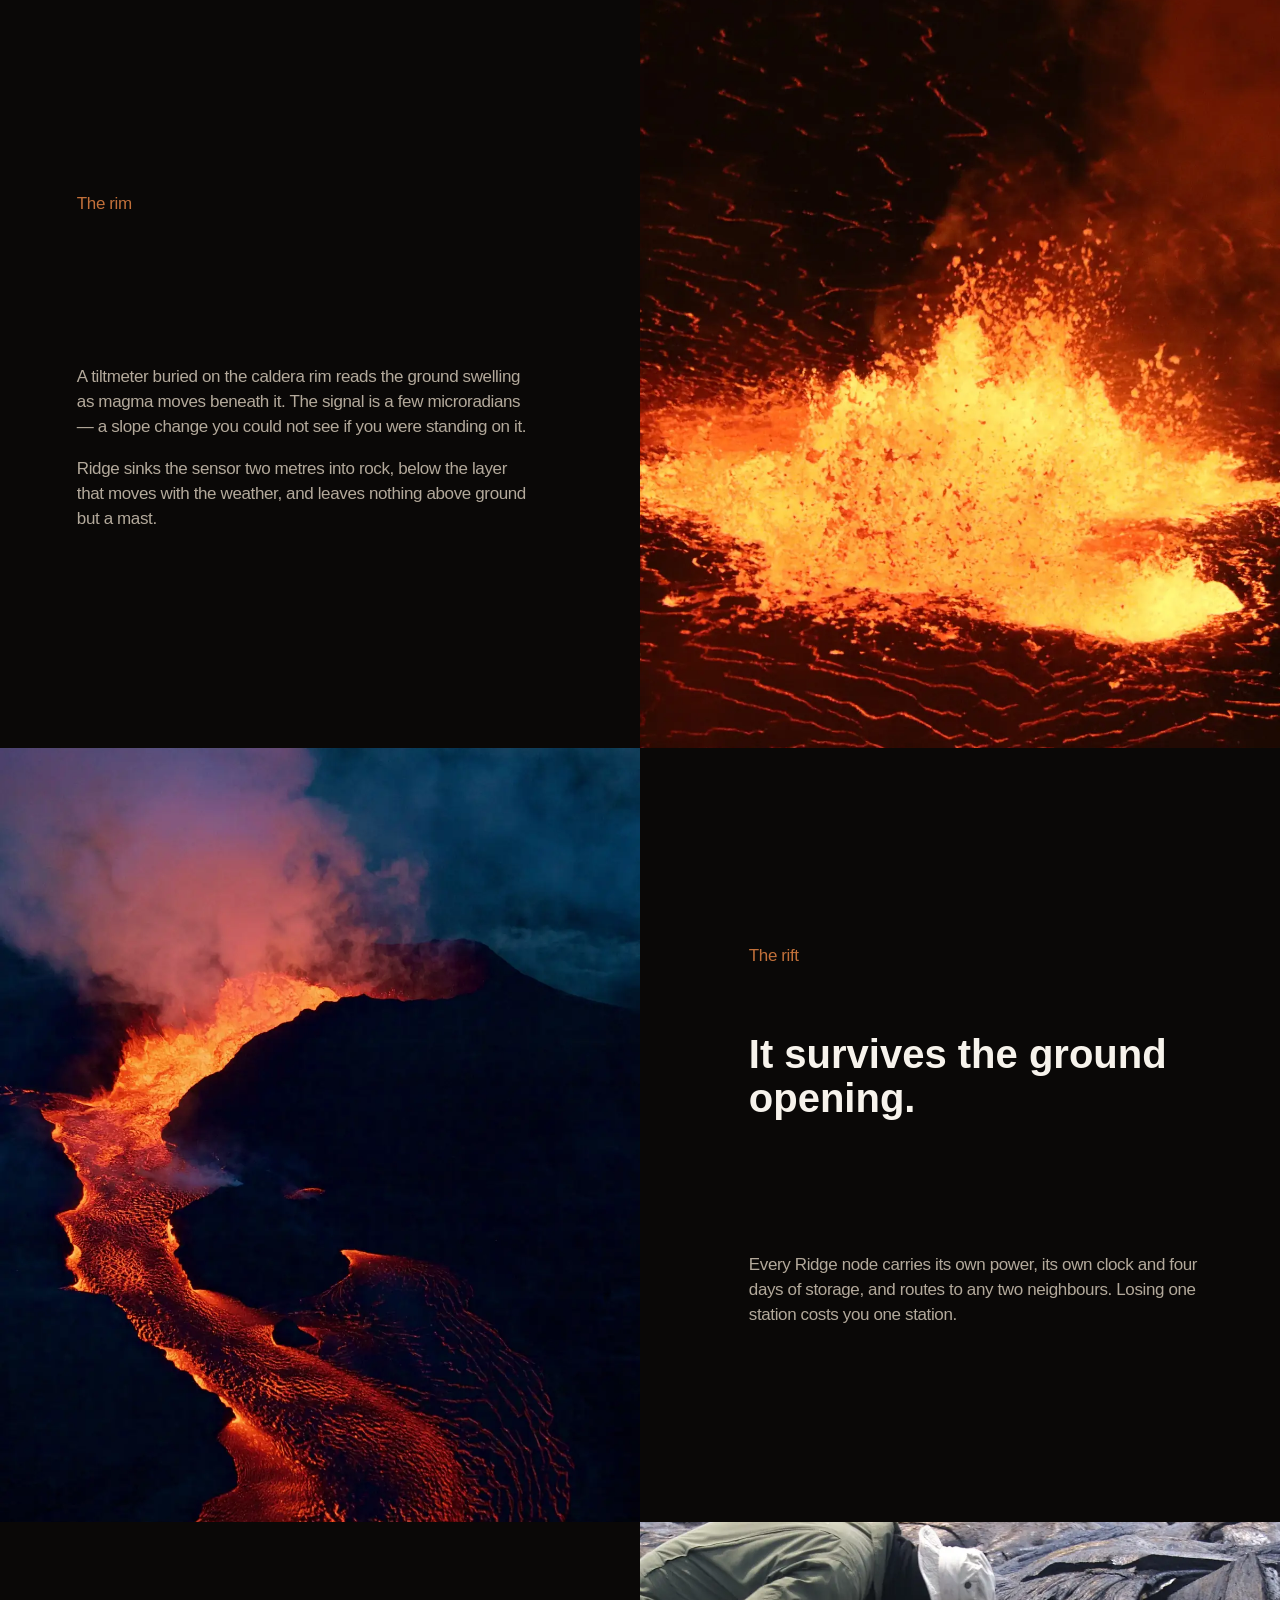
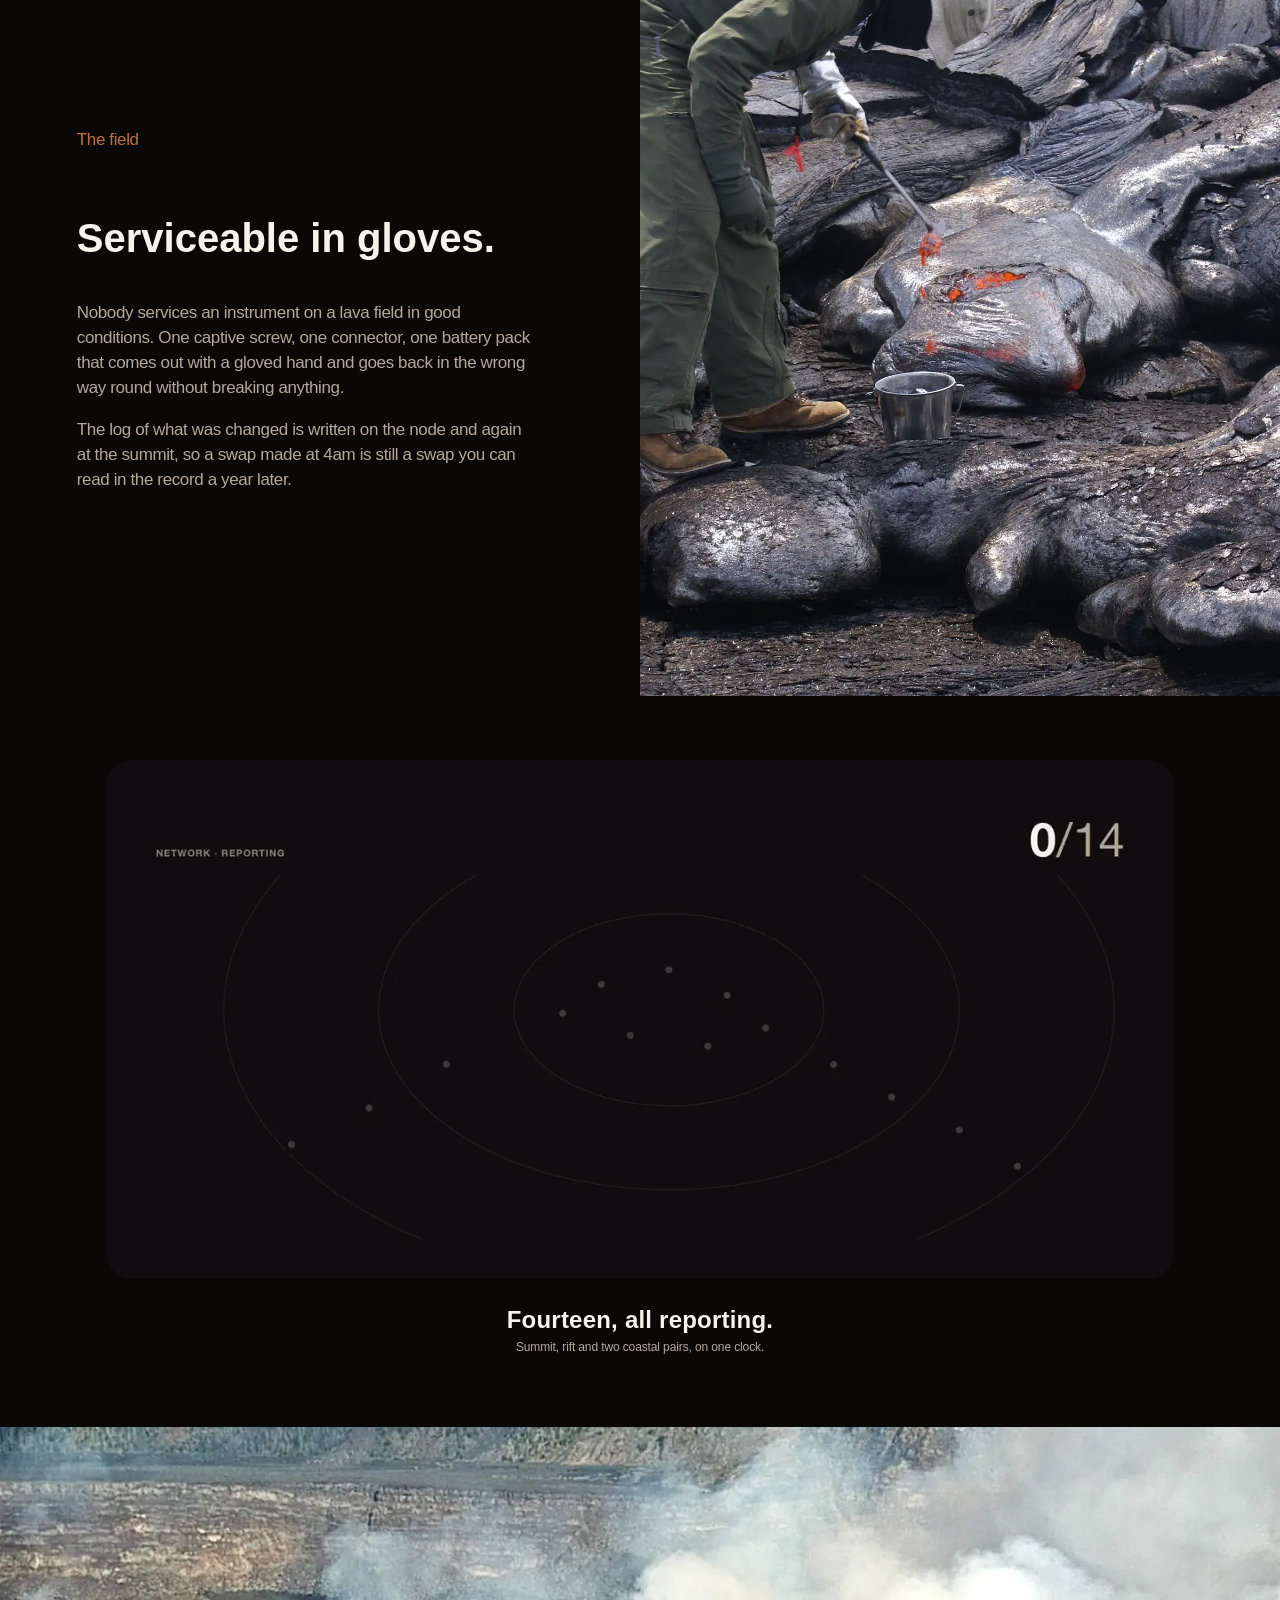
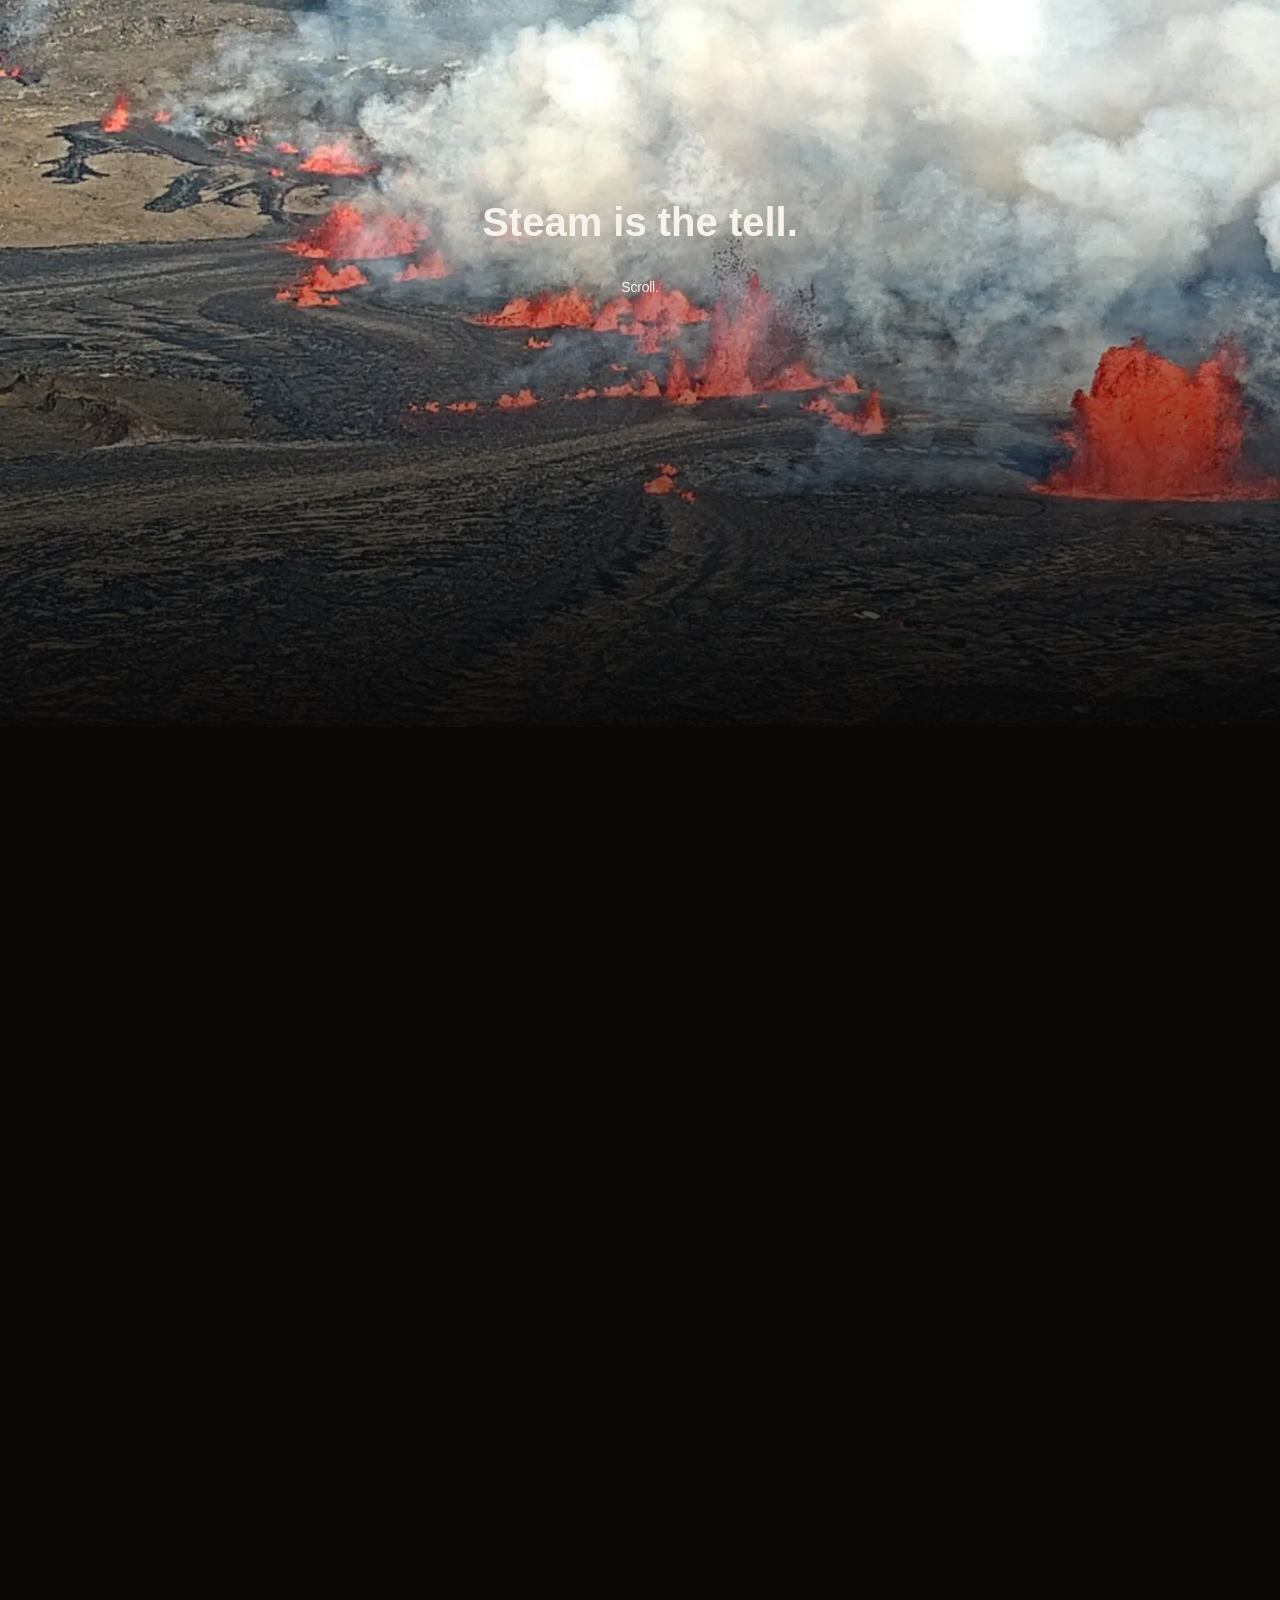
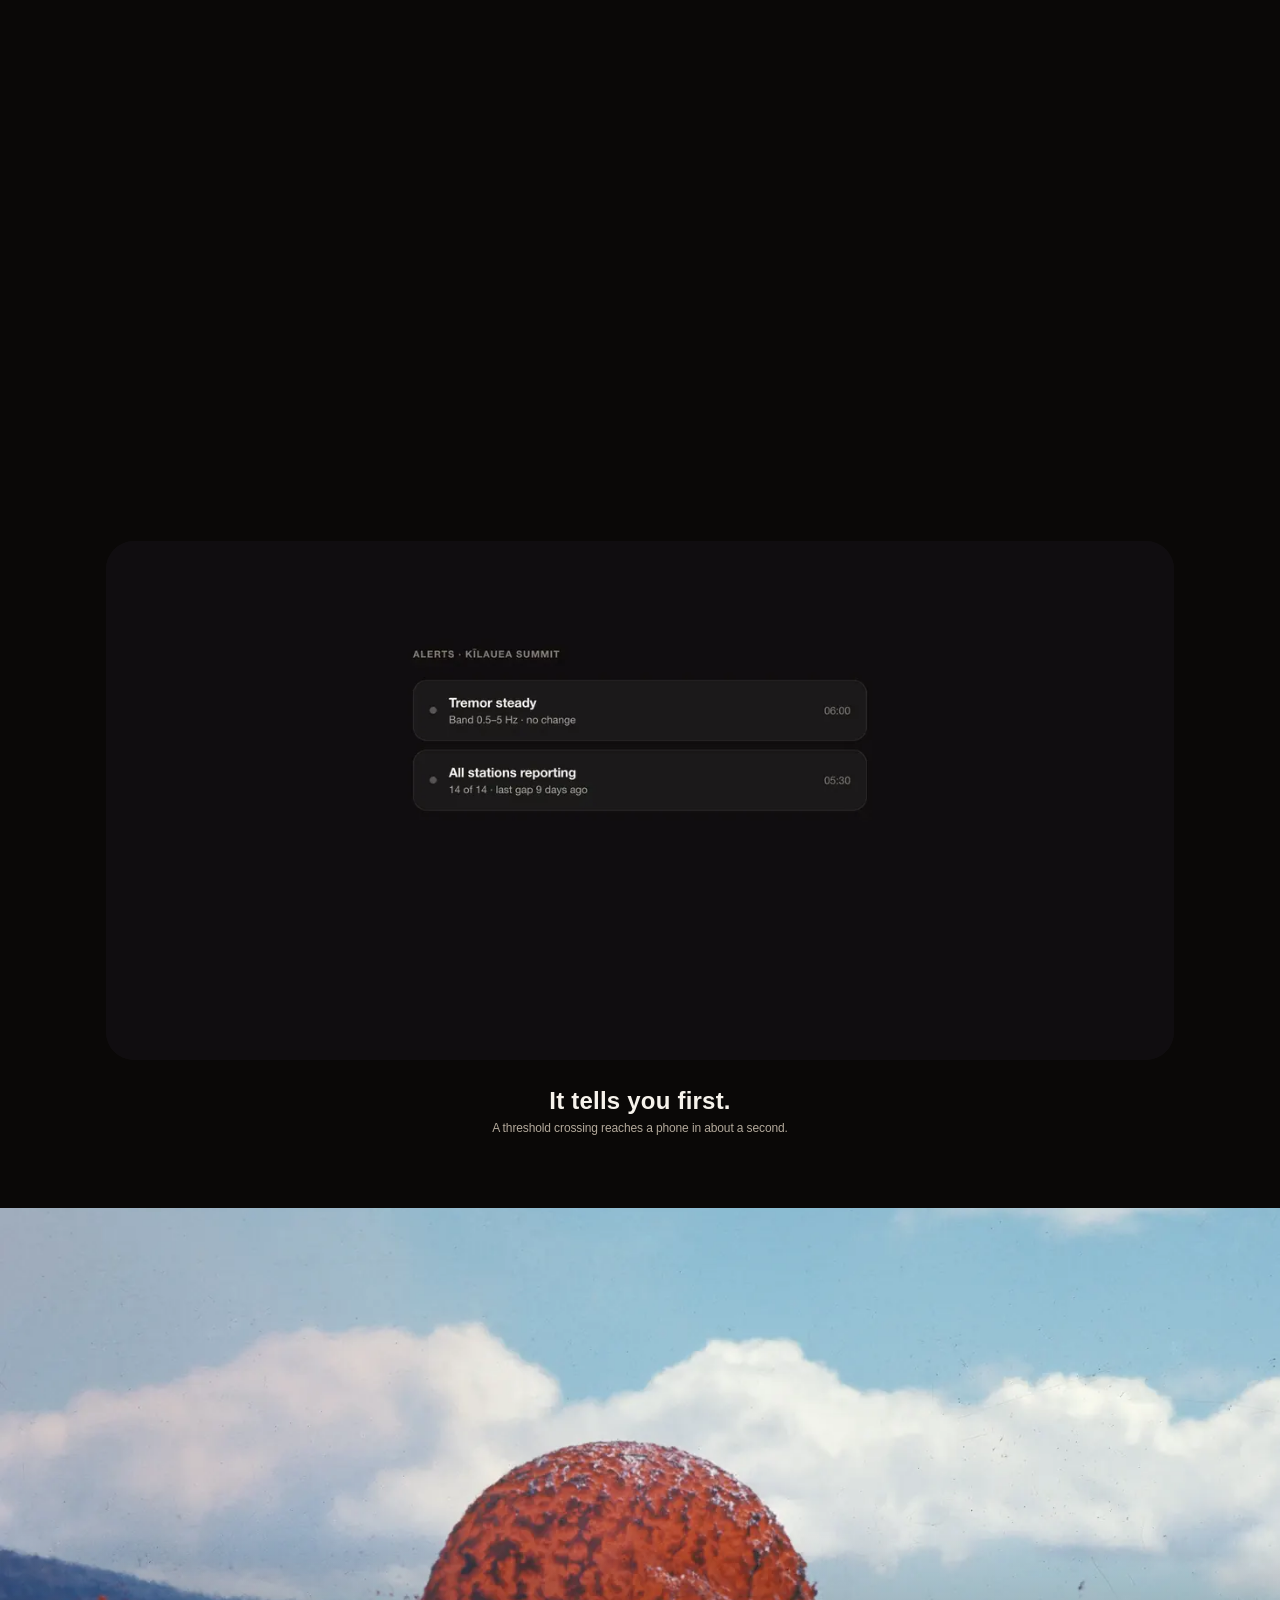
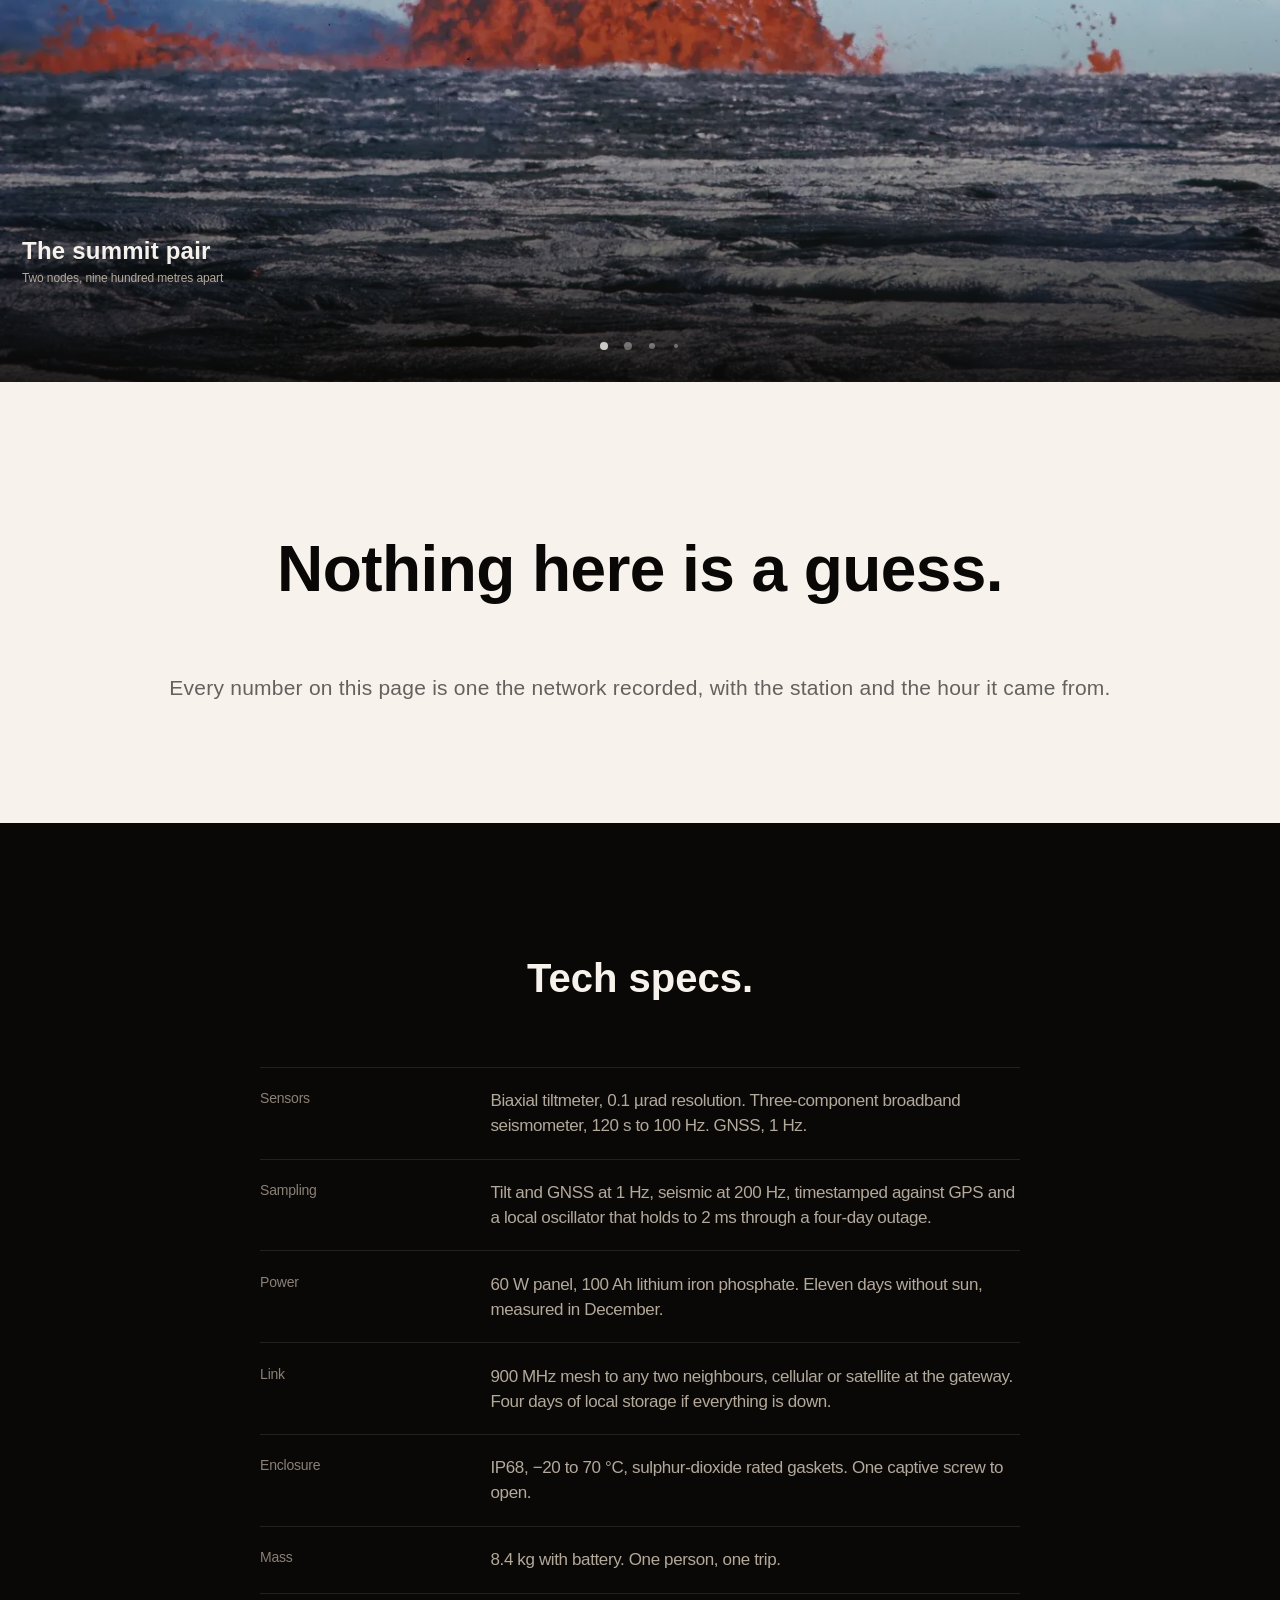
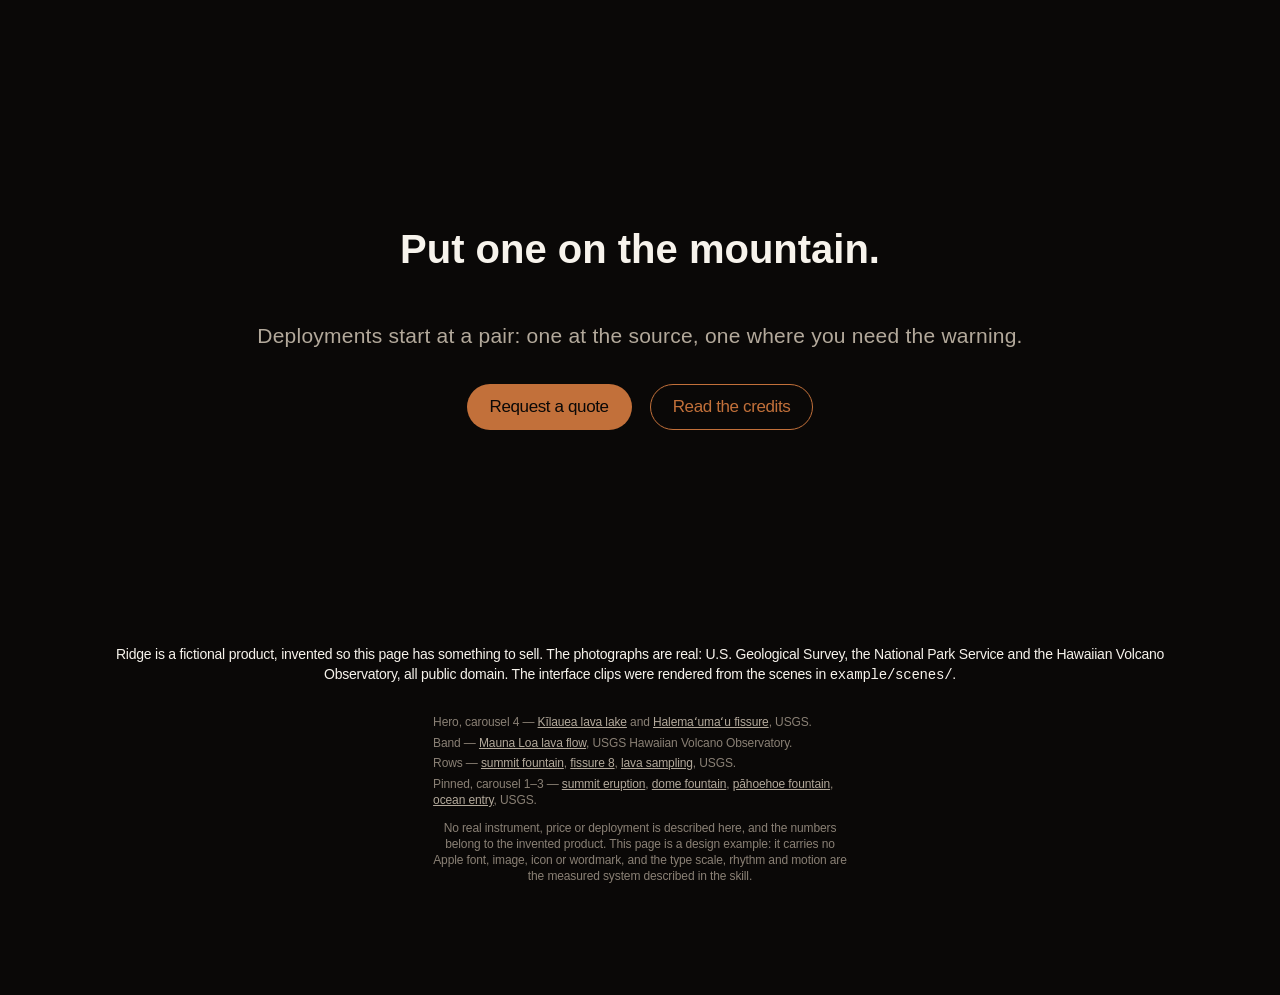
==== commit 18557690: "feat: render the clips instead of filming them, and rebuild the showcase as a marketing page The sho" ====
--- a/example/index.html
+++ b/example/index.html
@@ -3,7 +3,7 @@
 <head>
 <meta charset="utf-8">
 <meta name="viewport" content="width=device-width, initial-scale=1">
-<title>Kīlauea — a page built on the record</title>
+<title>Ridge — know before it moves</title>
 <link rel="stylesheet" href="../skills/apple-design/assets/apple-base.css">
 <link rel="preload" as="image" href="media/hero-2400.webp"
       imagesrcset="media/hero-1600.webp 1600w, media/hero-2400.webp 2400w"
@@ -15,6 +15,18 @@
      every relationship the system asks for still holds: three separated ink
      steps, an alt surface that is a near neighbour of the base, one accent
      readable on both.
+
+     It is a marketing page, which is the shape the skill is written for: a
+     hero with one subject, bands of moving media, feature rows that alternate
+     sides, a pinned section, a carousel, a spec block and a close. Ridge, the
+     product it sells, is invented — no real company, instrument or price is
+     described.
+
+     Four of the media here are clips, and three of those were not filmed:
+     example/scenes/*.html are rendered frame by frame by tools/render-clip.mjs
+     into the same six-file ladder apple.com ships. A product page has to be
+     able to show the product moving, and 'we have no footage' is not a reason
+     to ship a page of stills.
 
      The photographs are public domain, from the U.S. Geological Survey and the
      National Park Service. See CREDITS.md. They are here because a page with
@@ -284,11 +296,64 @@
   .credits li { margin-top: 0.4em; }
   .credits a { color: var(--ink-secondary); }
   .credits a:hover { color: var(--ink); }
+
+  /* A clip of the interface is already full of type, so its caption goes
+     BELOW it on the surface rather than on top of it — text over type is not
+     the same problem as text over a photograph, it is a worse one.
+     references/composition.md. */
+  .band--ui { height: auto; background: var(--surface);
+              padding: 64px var(--gutter) 72px; }
+  .band--ui::after { display: none; }
+  /* The frame's aspect follows the SOURCE ladder, not the layout breakpoints:
+     the clip is re-cropped at 570 and 780, so the box it sits in has to change
+     at 570 and 780 too. Anything else crops a crop. references/media.md. */
+  .band--ui .media-stack {
+    height: auto; aspect-ratio: 420 / 480; --media-bed: var(--surface-alt);
+    max-width: var(--content-width); margin-inline: auto;
+    border-radius: var(--radius-card); overflow: hidden;
+  }
+  @media (min-width: 570px) { .band--ui .media-stack { aspect-ratio: 934 / 576; } }
+  @media (min-width: 780px) { .band--ui .media-stack { aspect-ratio: 1260 / 612; } }
+  .band figcaption.caption--surface {
+    position: static; max-width: none; margin: 1.6em auto 0;
+    text-align: center; text-shadow: none; padding-inline: var(--gutter);
+  }
+
+  /* Four numbers on the surface. No box, no border, no icon: the rule between
+     them is the only ornament, and it is a hairline — the same decision the
+     notes block makes. */
+  .feature-grid { display: grid; grid-template-columns: repeat(4, 1fr);
+                  margin-top: 2em; text-align: left; }
+  .feature-grid .stat { padding-inline: clamp(16px, 2.4vw, 32px); }
+  .feature-grid .stat:first-child { padding-left: 0; }
+  .feature-grid .stat + .stat { border-left: 1px solid rgb(247 243 236 / 0.10); }
+  .stat-n { font-variant-numeric: tabular-nums; margin: 0 0 0.3em; }
+  .stat .t-caption { color: var(--ink-secondary); max-width: 18ch; }
+  @media (max-width: 1068px) { .feature-grid { grid-template-columns: repeat(2, 1fr); row-gap: 2em; } 
+                               .feature-grid .stat:nth-child(odd) { padding-left: 0; border-left: 0; } }
+  @media (max-width: 734px)  { .feature-grid { grid-template-columns: 1fr; row-gap: 1.6em; }
+                               .feature-grid .stat { padding-inline: 0; border-left: 0; } }
+
+  /* The spec block: rows on a hairline, label left, value right. A table would
+     be the wrong element — there is one column of values, not a comparison. */
+  .specs { margin: 2em 0 0; text-align: left; }
+  .specs > div { display: grid; grid-template-columns: 12rem 1fr;
+                 gap: clamp(16px, 3vw, 48px); padding: 1.2em 0;
+                 border-top: 1px solid rgb(247 243 236 / 0.10); }
+  .specs > div:last-child { border-bottom: 1px solid rgb(247 243 236 / 0.10); }
+  /* The label is the smaller thing here: the value is what somebody came to
+     read. A spec row that shouts its own field name is a form, not a spec. */
+  .specs dt { color: var(--ink-muted); }
+  .specs dd { margin: 0; max-width: 56ch; }
+  @media (max-width: 734px) { .specs > div { grid-template-columns: 1fr; gap: 0.4em; } }
 </style>
 </head>
 <body>
 <main>
-  <!-- loud: the subject fills the screen and bleeds off two edges -->
+  <!-- loud: the subject fills the screen and bleeds off two edges. The hero is
+       a photograph, not a clip: it is the LCP element, and a still is the only
+       thing that can be decoded before a clip has finished arriving.
+       references/media.md. -->
   <section class="hero">
     <div class="bed">
       <!-- Art direction, not resolution switching: the phone gets a taller
@@ -306,14 +371,14 @@
            there is nothing for it to be revealed from, and the reveal left the
            CTA invisible until the first scroll -->
       <div class="hero-top">
-        <p class="t-eyebrow-super">Kīlauea</p>
-        <h1 class="t-headline-super">The ground opens.</h1>
+        <p class="t-eyebrow-super">Ridge</p>
+        <h1 class="t-headline-super">Know before it moves.</h1>
       </div>
       <div class="hero-foot">
-        <p class="t-intro">A summit the U.S. Geological Survey has photographed for more than a century.</p>
+        <p class="t-intro">Fourteen instruments on the mountain. One number on your screen.</p>
         <div class="cta-row">
-          <a class="button" href="#record">See the record</a>
-          <a class="button button--secondary" href="#credits">Credits</a>
+          <a class="button" href="#how">See how it works</a>
+          <a class="button button--secondary" href="#specs">Tech specs</a>
         </div>
       </div>
     </div>
@@ -321,19 +386,15 @@
 
   <!-- quiet: one idea on a bare surface. A rest only reads as a rest if
        something came before it. -->
-  <section class="section">
+  <section class="section" id="how">
     <div class="section-content">
-      <p class="t-intro" data-reveal>The crust on a lava lake breaks along the same lines every time it cools.</p>
-    </div>
-  </section>
-
-  <!-- loud: full-bleed, past the gutters, so it is the subject and not an asset -->
+      <p class="t-intro" data-reveal>A volcano announces itself in millionths of a degree, hours before anything reaches the surface.</p>
+    </div>
+  </section>
+
+  <!-- loud: full-bleed footage, past the gutters, so the subject is the page
+       rather than an item on it. -->
   <figure class="band" style="margin: 0">
-    <!-- The one clip on this page. Three seconds, silent, re-cropped per
-         breakpoint, with the photograph underneath it in the same grid cell —
-         references/media.md. Everything else here is a still, which is the
-         right ratio: a page carries a clip per two or three sections, not one
-         per section. -->
     <div class="media-stack" role="img"
          aria-label="An aerial view of a lava flow spreading across black ground, the braided channel drifting slowly past as the camera pushes in.">
       <video class="media-layer media-clip" preload="none" muted playsinline
@@ -346,7 +407,7 @@
       </picture>
     </div>
     <div class="band-head">
-      <h2 class="t-headline-elevated" data-reveal>A river finds its grade.</h2>
+      <h2 class="t-headline-elevated" data-reveal>It keeps its own time.</h2>
     </div>
     <figcaption>
       <span class="t-label">Mauna Loa, 30 November 2022.</span>
@@ -354,9 +415,53 @@
     </figcaption>
   </figure>
 
-  <section class="section" id="record" style="padding-bottom: 0">
+  <!-- The product's own claim, shown rather than asserted. This clip is not
+       footage: it is a scene rendered frame by frame from the interface
+       itself, by tools/render-clip.mjs. A product page that cannot show the
+       product moving is a brochure. -->
+  <figure class="band band--ui" style="margin: 0">
+    <div class="media-stack media-stack--ui" role="img"
+         aria-label="A tilt reading drawing itself across three seconds. The trace is flat for most of its length, then climbs steeply at the right as the reading passes two microradians, and a label settles on the final point.">
+      <video class="media-layer media-clip" preload="none" muted playsinline
+             data-basepath="media/tilt/" data-ladder="small,medium,large"></video>
+      <picture class="media-layer media-still">
+        <source media="(min-width: 780px)" srcset="media/tilt/start-large.webp">
+        <source media="(min-width: 570px)" srcset="media/tilt/start-medium.webp">
+        <img src="media/tilt/start-small.webp" width="420" height="480" alt=""
+             loading="lazy" decoding="async">
+      </picture>
+    </div>
+    <figcaption class="caption--surface">
+      <span class="t-label">Microradians. Live.</span>
+      <span class="t-caption">Tilt at Uwēkahuna, forty minutes before the vent opened.</span>
+    </figcaption>
+  </figure>
+
+  <!-- Four numbers on a bare surface, staggered in at the measured 0.15s.
+       Not three equal cards with icons: no box, no border, no tile — the
+       hairline between them is the only ornament. references/composition.md
+       lists the card grid as a tell. -->
+  <section class="section">
     <div class="section-content">
-      <h2 class="t-headline" data-reveal>Three places, one volcano.</h2>
+      <h2 class="t-headline" data-reveal>What it does.</h2>
+      <div class="feature-grid">
+        <div class="stat stagger-item" data-reveal>
+          <p class="t-headline stat-n">14</p>
+          <p class="t-caption">instruments, summit to coast</p>
+        </div>
+        <div class="stat stagger-item" data-reveal>
+          <p class="t-headline stat-n">1 s</p>
+          <p class="t-caption">from the ground to your screen</p>
+        </div>
+        <div class="stat stagger-item" data-reveal>
+          <p class="t-headline stat-n">19 min</p>
+          <p class="t-caption">median warning, last eleven events</p>
+        </div>
+        <div class="stat stagger-item" data-reveal>
+          <p class="t-headline stat-n">9 d</p>
+          <p class="t-caption">longest gap in four years of record</p>
+        </div>
+      </div>
     </div>
   </section>
 
@@ -364,10 +469,10 @@
        outer edge. The side alternates so the eye crosses the page. -->
   <section class="row">
     <div class="row-copy">
-      <p class="t-body row-eyebrow" data-reveal>The summit</p>
-      <h3 class="t-headline" data-reveal>It refills from below.</h3>
-      <p class="t-body" data-reveal>A fountain inside Halema&#x02BB;uma&#x02BB;u, January 2021. The lake sits on top of a conduit, and the conduit is not a fixed thing &mdash; it opens, and the lake rises until it is lapping at the crater wall; it closes, and the whole surface drains away in hours.</p>
-      <p class="t-body" data-reveal>That is why the summit is the instrument. Tiltmeters on the caldera rim read the ground swelling and settling as magma moves beneath it, days before anything reaches the surface.</p>
+      <p class="t-body row-eyebrow" data-reveal>The rim</p>
+      <h3 class="t-headline" data-reveal>Built for the edge.</h3>
+      <p class="t-body" data-reveal>A tiltmeter buried on the caldera rim reads the ground swelling as magma moves beneath it. The signal is a few microradians &mdash; a slope change you could not see if you were standing on it.</p>
+      <p class="t-body" data-reveal>Ridge sinks the sensor two metres into rock, below the layer that moves with the weather, and leaves nothing above ground but a mast.</p>
     </div>
     <div class="row-media">
       <img src="media/card-summit.webp" width="1200" height="1560" loading="lazy" decoding="async"
@@ -378,9 +483,9 @@
   <section class="row row--flip">
     <div class="row-copy">
       <p class="t-body row-eyebrow" data-reveal>The rift</p>
-      <h3 class="t-headline" data-reveal>It opened and stayed open.</h3>
-      <p class="t-body" data-reveal>Fissure 8, June 2018. Twenty-four cracks opened across the lower East Rift Zone that summer. One of them kept going, built its own cone, and fed a channel to the sea for three months.</p>
-      <p class="t-body" data-reveal>While it ran, the summit lava lake drained and the caldera floor collapsed in stages &mdash; the same magma, leaving by a different door, forty kilometres away.</p>
+      <h3 class="t-headline" data-reveal>It survives the ground opening.</h3>
+      <p class="t-body" data-reveal>In 2018 twenty-four fissures opened across the lower East Rift Zone in six weeks. Stations went down with the ground they were standing on.</p>
+      <p class="t-body" data-reveal>Every Ridge node carries its own power, its own clock and four days of storage, and routes to any two neighbours. Losing one station costs you one station.</p>
     </div>
     <div class="row-media">
       <img src="media/card-rift.webp" width="1200" height="1560" loading="lazy" decoding="async"
@@ -390,16 +495,34 @@
 
   <section class="row">
     <div class="row-copy">
-      <p class="t-body row-eyebrow" data-reveal>The sample</p>
-      <h3 class="t-headline" data-reveal>Pulled by hand.</h3>
-      <p class="t-body" data-reveal>Molten rock drawn out on a steel rod and dropped straight into water. The quench freezes the chemistry at the instant it left the flow, before the crystals have time to grow and rewrite it.</p>
-      <p class="t-body" data-reveal>Read in a lab the same week, it says how hot the magma was and how far it had travelled. No instrument on the rim can answer that. Someone has to walk out and take it.</p>
+      <p class="t-body row-eyebrow" data-reveal>The field</p>
+      <h3 class="t-headline" data-reveal>Serviceable in gloves.</h3>
+      <p class="t-body" data-reveal>Nobody services an instrument on a lava field in good conditions. One captive screw, one connector, one battery pack that comes out with a gloved hand and goes back in the wrong way round without breaking anything.</p>
+      <p class="t-body" data-reveal>The log of what was changed is written on the node and again at the summit, so a swap made at 4am is still a swap you can read in the record a year later.</p>
     </div>
     <div class="row-media">
       <img src="media/card-sample.webp" width="1200" height="1560" loading="lazy" decoding="async"
            alt="A geologist in a helmet and gloves leaning over a field of cooled lava, drawing a sample of molten rock with a steel rod into a small cup.">
     </div>
   </section>
+
+  <figure class="band band--ui" style="margin: 0">
+    <div class="media-stack media-stack--ui" role="img"
+         aria-label="A map of the network. A single contour expands outward from the summit, and each station it passes turns from grey to the accent colour as the count climbs from zero to fourteen.">
+      <video class="media-layer media-clip" preload="none" muted playsinline
+             data-basepath="media/network/" data-ladder="small,medium,large"></video>
+      <picture class="media-layer media-still">
+        <source media="(min-width: 780px)" srcset="media/network/start-large.webp">
+        <source media="(min-width: 570px)" srcset="media/network/start-medium.webp">
+        <img src="media/network/start-small.webp" width="420" height="480" alt=""
+             loading="lazy" decoding="async">
+      </picture>
+    </div>
+    <figcaption class="caption--surface">
+      <span class="t-label">Fourteen, all reporting.</span>
+      <span class="t-caption">Summit, rift and two coastal pairs, on one clock.</span>
+    </figcaption>
+  </figure>
 
   <!-- loud: the scroll-linked section, pinned for two and a half screens -->
   <section class="section-pinned">
@@ -416,8 +539,8 @@
               <p class="t-body-reduced">Scroll.</p>
             </div>
             <div class="step-2">
-              <h2 class="t-headline">The ground is still open.</h2>
-              <p class="t-body-reduced">Every plume is a crack that has not closed.</p>
+              <h2 class="t-headline">Ridge counts the plumes.</h2>
+              <p class="t-body-reduced">Every one is a crack that has not closed.</p>
             </div>
           </div>
         </div>
@@ -425,36 +548,54 @@
     </div>
   </section>
 
+  <figure class="band band--ui" style="margin: 0">
+    <div class="media-stack media-stack--ui" role="img"
+         aria-label="An alert list. The rows open to make room and a new alert settles into the space, its indicator ringing once, followed by a line saying it was sent to four recipients.">
+      <video class="media-layer media-clip" preload="none" muted playsinline
+             data-basepath="media/alert/" data-ladder="small,medium,large"></video>
+      <picture class="media-layer media-still">
+        <source media="(min-width: 780px)" srcset="media/alert/start-large.webp">
+        <source media="(min-width: 570px)" srcset="media/alert/start-medium.webp">
+        <img src="media/alert/start-small.webp" width="420" height="480" alt=""
+             loading="lazy" decoding="async">
+      </picture>
+    </div>
+    <figcaption class="caption--surface">
+      <span class="t-label">It tells you first.</span>
+      <span class="t-caption">A threshold crossing reaches a phone in about a second.</span>
+    </figcaption>
+  </figure>
+
   <!-- loud: four subjects, one per slide, with the measured dot and paddle navs -->
   <section class="gallery with-paddlenav-onhover" aria-roledescription="carousel"
-           aria-label="Four ways lava arrives">
+           aria-label="Four places Ridge is deployed">
     <ul class="gallery-track" role="list">
-      <li class="gallery-slide is-current" aria-label="1 of 4: Dome fountain">
+      <li class="gallery-slide is-current" aria-label="1 of 4: The summit pair">
         <img src="media/slide-fountain.webp" width="1400" height="933" loading="lazy" decoding="async"
              alt="A rounded dome of molten lava standing above the ground like a blister, dark crust cracking across its surface, against a pale sky.">
-        <span class="slide-label"><span class="t-label">Dome fountain</span><span class="t-caption">Mauna Ulu, 1969</span></span>
+        <span class="slide-label"><span class="t-label">The summit pair</span><span class="t-caption">Two nodes, nine hundred metres apart</span></span>
       </li>
-      <li class="gallery-slide" aria-label="2 of 4: Curtain of fire">
+      <li class="gallery-slide" aria-label="2 of 4: Along the fissure">
         <img src="media/slide-curtain.webp" width="1400" height="933" loading="lazy" decoding="async"
              alt="A broad arc of bright red lava thrown up from a fissure, spraying sideways over a field of grey cooled rock.">
-        <span class="slide-label"><span class="t-label">Curtain of fire</span><span class="t-caption">A fissure opening along its whole length</span></span>
+        <span class="slide-label"><span class="t-label">Along the fissure</span><span class="t-caption">Six nodes down the rift zone</span></span>
       </li>
-      <li class="gallery-slide" aria-label="3 of 4: Ocean entry">
+      <li class="gallery-slide" aria-label="3 of 4: The coast line">
         <img src="media/slide-sea.webp" width="1400" height="933" loading="lazy" decoding="async"
              alt="Seen from the air, a white steam plume rises where a lava flow reaches the sea, cutting a line between grey water and burnt ground.">
-        <span class="slide-label"><span class="t-label">Ocean entry</span><span class="t-caption">Where the flow runs out of island</span></span>
+        <span class="slide-label"><span class="t-label">The coast line</span><span class="t-caption">Where a flow runs out of island</span></span>
       </li>
-      <li class="gallery-slide" aria-label="4 of 4: The vent">
+      <li class="gallery-slide" aria-label="4 of 4: Inside the crater">
         <img src="media/slide-vent.webp" width="1400" height="933" loading="lazy" decoding="async"
              alt="Looking down into a steep cone of grey ash, with a bright orange throat of molten lava at its centre spilling into a narrow channel.">
-        <span class="slide-label"><span class="t-label">The vent</span><span class="t-caption">Halemaʻumaʻu, January 2021</span></span>
+        <span class="slide-label"><span class="t-label">Inside the crater</span><span class="t-caption">One node on the floor, replaced twice</span></span>
       </li>
     </ul>
     <ul class="dotnav" role="list">
-      <li class="dotnav-item current"><button class="dotnav-link" type="button" aria-label="Show Dome fountain" aria-current="true"></button></li>
-      <li class="dotnav-item"><button class="dotnav-link" type="button" aria-label="Show Curtain of fire"></button></li>
-      <li class="dotnav-item"><button class="dotnav-link" type="button" aria-label="Show Ocean entry"></button></li>
-      <li class="dotnav-item"><button class="dotnav-link" type="button" aria-label="Show The vent"></button></li>
+      <li class="dotnav-item current"><button class="dotnav-link" type="button" aria-label="Show The summit pair" aria-current="true"></button></li>
+      <li class="dotnav-item"><button class="dotnav-link" type="button" aria-label="Show Along the fissure"></button></li>
+      <li class="dotnav-item"><button class="dotnav-link" type="button" aria-label="Show The coast line"></button></li>
+      <li class="dotnav-item"><button class="dotnav-link" type="button" aria-label="Show Inside the crater"></button></li>
     </ul>
     <div class="paddlenav">
       <button class="paddlenav-arrow paddlenav-prev" type="button" aria-label="Previous" disabled><svg viewBox="0 0 20 20" aria-hidden="true"><path d="M13.3 2.3 5.6 10l7.7 7.7 1.4-1.4L8.4 10l6.3-6.3z"/></svg></button>
@@ -462,49 +603,53 @@
     </div>
   </section>
 
-  <!-- quiet, by inversion: the one light section on the page. 64px of type on a
-       bare surface is a legitimate composition BECAUSE it sits between two
+  <!-- quiet, by inversion: the one light section on the page. 64px of type on
+       a bare surface is a legitimate composition BECAUSE it sits between two
        pictures. A page made only of this is the blank canvas again. -->
   <section class="section section--dark">
     <div class="section-content">
-      <h2 class="t-headline-elevated" data-reveal>Nothing here was drawn.</h2>
-      <p class="t-intro" data-reveal>Every frame has a date, a place, and the name of whoever was standing there.</p>
-    </div>
-  </section>
-
-  <!-- quiet: the page's longest read. Apple's pages carry a block like this
-       before the footer — plain prose in two columns, no tiles, no icons. It
-       is what keeps a page of photographs from being a gallery. -->
-  <section class="section" id="notes">
+      <h2 class="t-headline-elevated" data-reveal>Nothing here is a guess.</h2>
+      <p class="t-intro" data-reveal>Every number on this page is one the network recorded, with the station and the hour it came from.</p>
+    </div>
+  </section>
+
+  <!-- The specification block every product page carries before the footer.
+       Two columns of plain rows on a hairline, no tiles and no icons. -->
+  <section class="section" id="specs">
     <div class="section-content">
-      <h2 class="t-headline" data-reveal>Field notes.</h2>
-      <div class="notes" data-reveal>
-        <div>
-          <h3 class="t-label">Two names for the same rock</h3>
-          <p class="t-body">P&#x101;hoehoe runs smooth and skins over into rope. &#x02BB;A&#x02BB;&#x101; tears itself into loose clinker that crunches underfoot and shreds boots. They are the same melt; the difference is how fast it was moving and how much gas it had left when it cooled.</p>
-          <h3 class="t-label">Why the steam matters</h3>
-          <p class="t-body">A plume is not the eruption. It is groundwater meeting something still hot enough to boil it, which means the crack it is rising through has not closed. Mapping plumes maps the part of the system that is still open.</p>
-        </div>
-        <div>
-          <h3 class="t-label">A century on the rim</h3>
-          <p class="t-body">The Hawaiian Volcano Observatory has sat on the edge of this caldera since 1912. Its archive is the reason a page like this can exist at all: more than a hundred years of photographs taken as part of the job, placed in the public domain the day they were filed.</p>
-          <h3 class="t-label">What the record is for</h3>
-          <p class="t-body">Eruptions are compared against their predecessors. A frame from 1959 and a frame from 2018 are evidence in the same argument, which is why each one carries a date, a place and a name, and why none of them has been improved.</p>
-        </div>
+      <h2 class="t-headline" data-reveal>Tech specs.</h2>
+      <dl class="specs" data-reveal>
+        <div><dt class="t-body-reduced">Sensors</dt><dd class="t-body">Biaxial tiltmeter, 0.1 µrad resolution. Three-component broadband seismometer, 120 s to 100 Hz. GNSS, 1 Hz.</dd></div>
+        <div><dt class="t-body-reduced">Sampling</dt><dd class="t-body">Tilt and GNSS at 1 Hz, seismic at 200 Hz, timestamped against GPS and a local oscillator that holds to 2 ms through a four-day outage.</dd></div>
+        <div><dt class="t-body-reduced">Power</dt><dd class="t-body">60 W panel, 100 Ah lithium iron phosphate. Eleven days without sun, measured in December.</dd></div>
+        <div><dt class="t-body-reduced">Link</dt><dd class="t-body">900 MHz mesh to any two neighbours, cellular or satellite at the gateway. Four days of local storage if everything is down.</dd></div>
+        <div><dt class="t-body-reduced">Enclosure</dt><dd class="t-body">IP68, −20 to 70 °C, sulphur-dioxide rated gaskets. One captive screw to open.</dd></div>
+        <div><dt class="t-body-reduced">Mass</dt><dd class="t-body">8.4 kg with battery. One person, one trip.</dd></div>
+      </dl>
+    </div>
+  </section>
+
+  <section class="section">
+    <div class="section-content">
+      <h2 class="t-headline" data-reveal>Put one on the mountain.</h2>
+      <p class="t-intro" data-reveal>Deployments start at a pair: one at the source, one where you need the warning.</p>
+      <div class="cta-row" data-reveal>
+        <a class="button" href="#specs">Request a quote</a>
+        <a class="button button--secondary" href="#credits">Read the credits</a>
       </div>
     </div>
   </section>
 
   <section class="section" id="credits">
     <div class="section-content">
-      <p class="t-body-reduced" data-reveal>Photographs by the U.S. Geological Survey, the National Park Service and the Hawaiian Volcano Observatory. All public domain.</p>
+      <p class="t-body-reduced" data-reveal>Ridge is a fictional product, invented so this page has something to sell. The photographs are real: U.S. Geological Survey, the National Park Service and the Hawaiian Volcano Observatory, all public domain. The interface clips were rendered from the scenes in <code>example/scenes/</code>.</p>
       <ul class="credits t-caption">
         <li>Hero, carousel 4 — <a href="https://commons.wikimedia.org/wiki/File:Kilauea_Lava_Lake_(12792432484).jpg">Kīlauea lava lake</a> and <a href="https://commons.wikimedia.org/wiki/File:Fountaining_at_a_fissure_within_Halema%CA%BBuma%CA%BBu_crater,_January_2021.jpg">Halemaʻumaʻu fissure</a>, USGS.</li>
         <li>Band — <a href="https://commons.wikimedia.org/wiki/File:November_30,_2022_%E2%80%94_Mauna_Loa_Lava_Flow_(111218).jpg">Mauna Loa lava flow</a>, USGS Hawaiian Volcano Observatory.</li>
-        <li>Cards — <a href="https://commons.wikimedia.org/wiki/File:Lava_fountain_from_K%C4%ABlauea%27s_ongoing_summit_eruption_(96758).jpg">summit fountain</a>, <a href="https://commons.wikimedia.org/wiki/File:Kilauea_Fissure_8_cone_erupting_on_6-28-2018.jpg">fissure 8</a>, <a href="https://commons.wikimedia.org/wiki/File:Lava_Sampling_(16368518133).jpg">lava sampling</a>, USGS.</li>
+        <li>Rows — <a href="https://commons.wikimedia.org/wiki/File:Lava_fountain_from_K%C4%ABlauea%27s_ongoing_summit_eruption_(96758).jpg">summit fountain</a>, <a href="https://commons.wikimedia.org/wiki/File:Kilauea_Fissure_8_cone_erupting_on_6-28-2018.jpg">fissure 8</a>, <a href="https://commons.wikimedia.org/wiki/File:Lava_Sampling_(16368518133).jpg">lava sampling</a>, USGS.</li>
         <li>Pinned, carousel 1–3 — <a href="https://commons.wikimedia.org/wiki/File:Eruption_at_the_summit_of_Kilauea_volcano_(118574).jpeg">summit eruption</a>, <a href="https://commons.wikimedia.org/wiki/File:Lava_fountain_dome_2.jpg">dome fountain</a>, <a href="https://commons.wikimedia.org/wiki/File:Pahoeoe_fountain_edit2.jpg">pāhoehoe fountain</a>, <a href="https://commons.wikimedia.org/wiki/File:USGS_K%C4%ABlauea_multimediaFile-2066.jpg">ocean entry</a>, USGS.</li>
       </ul>
-      <p class="t-caption" style="max-width: 62ch; margin-inline: auto">Dates and places are those recorded with each photograph. This page is a design example: it carries no Apple font, image, icon or wordmark, and the type scale, rhythm and motion are the measured system described in the skill.</p>
+      <p class="t-caption" style="max-width: 62ch; margin-inline: auto">No real instrument, price or deployment is described here, and the numbers belong to the invented product. This page is a design example: it carries no Apple font, image, icon or wordmark, and the type scale, rhythm and motion are the measured system described in the skill.</p>
     </div>
   </section>
 </main>
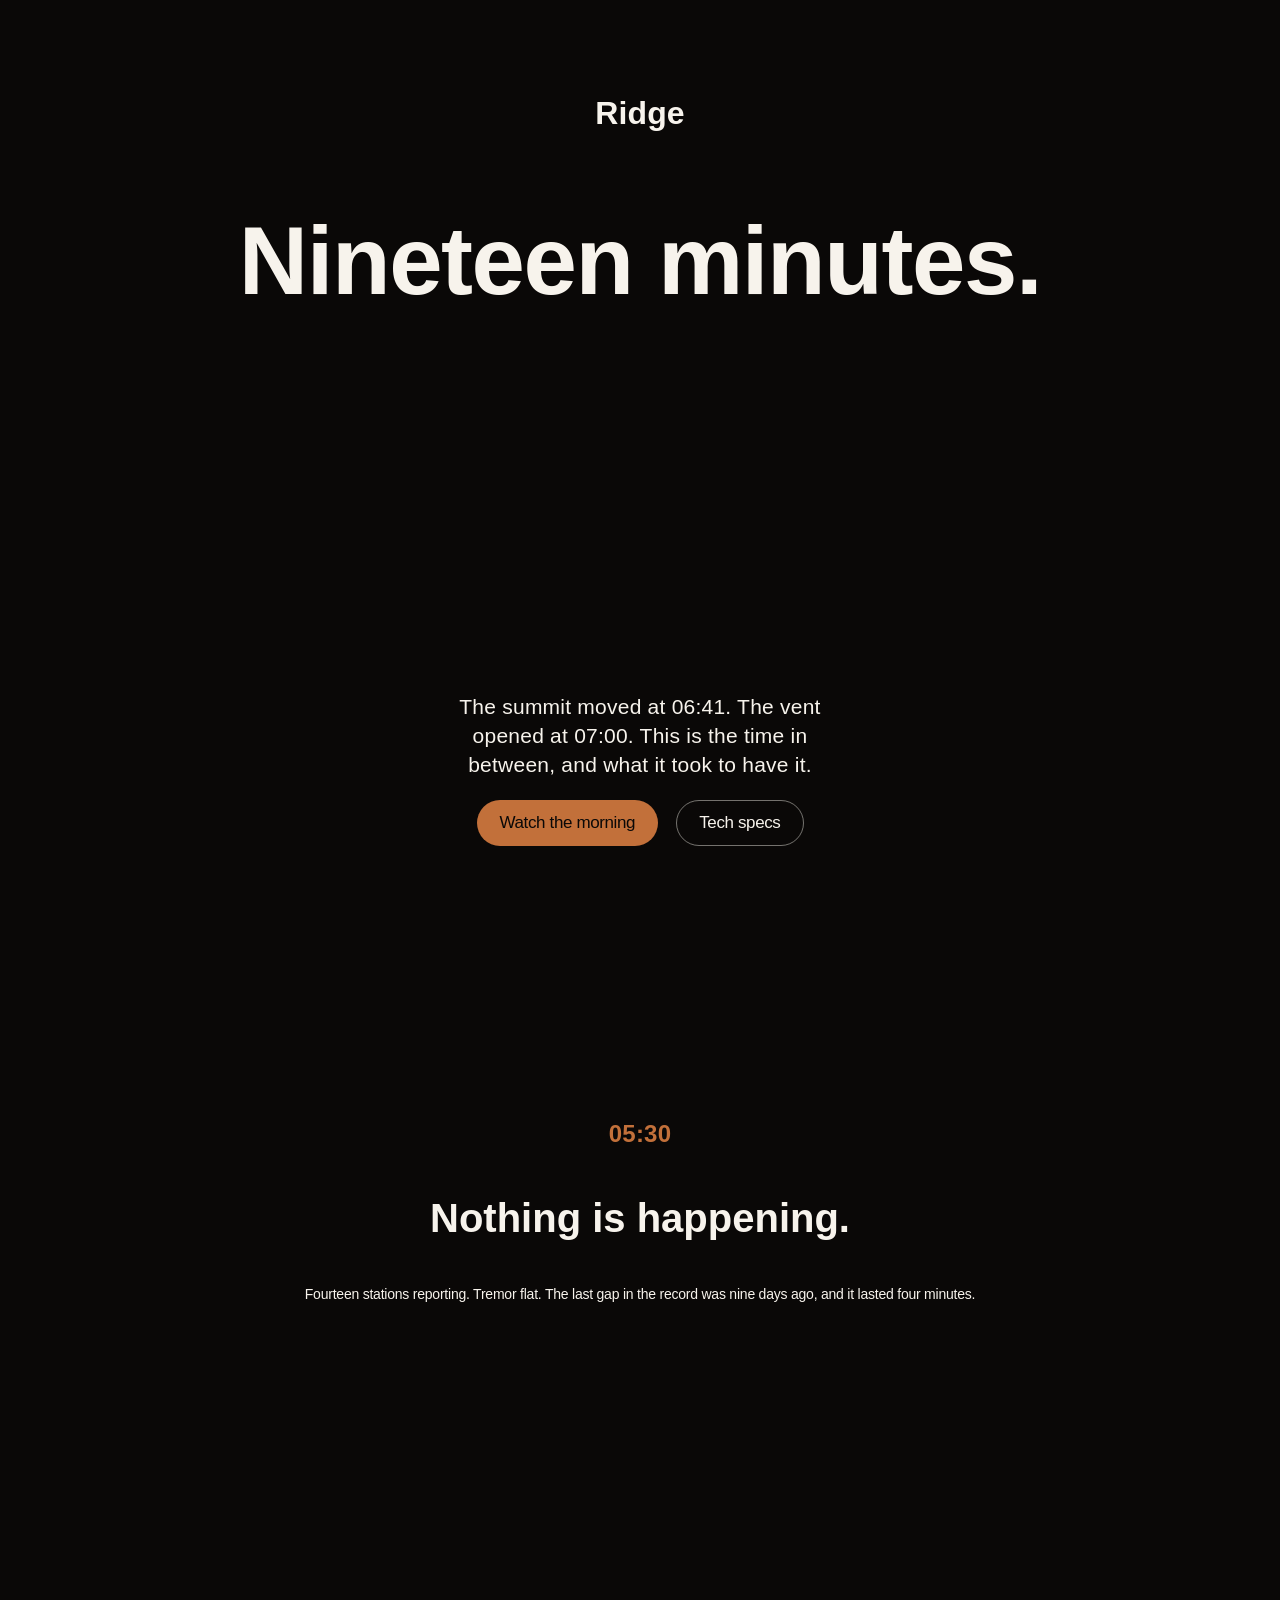
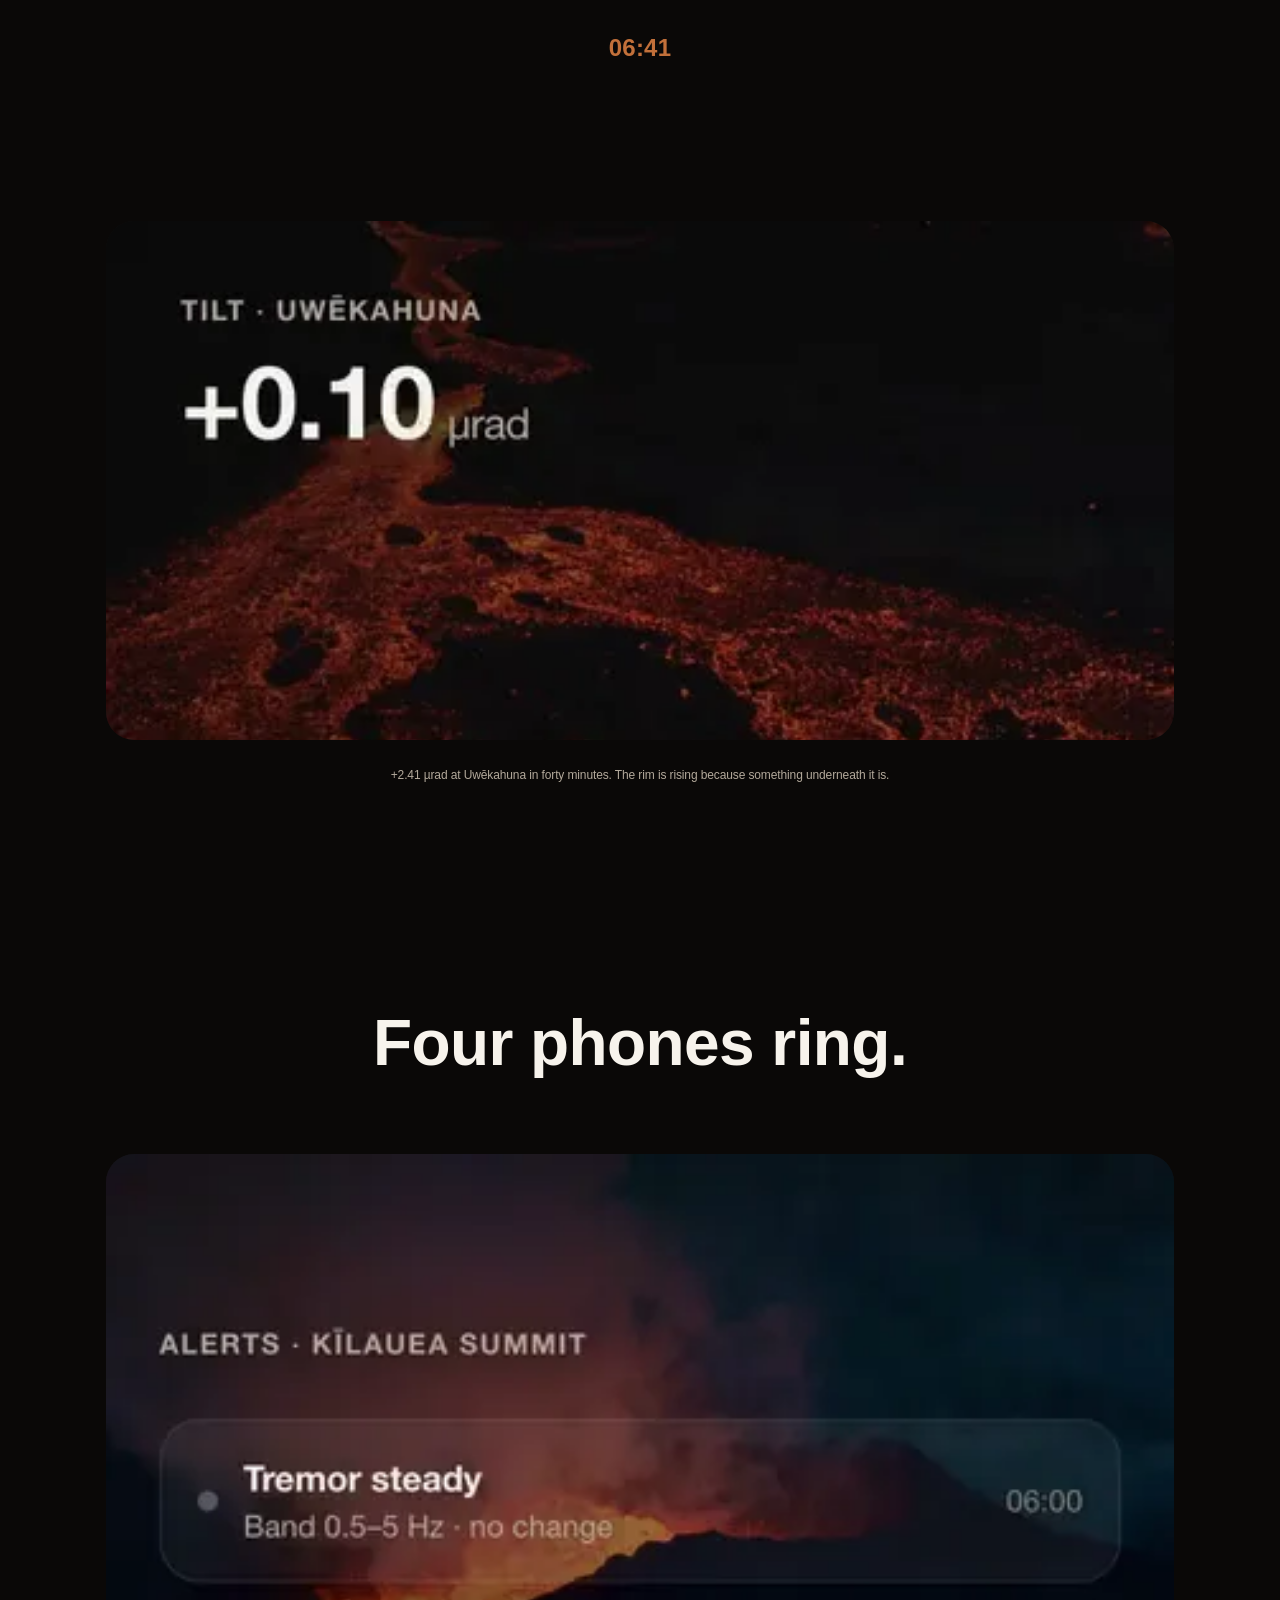
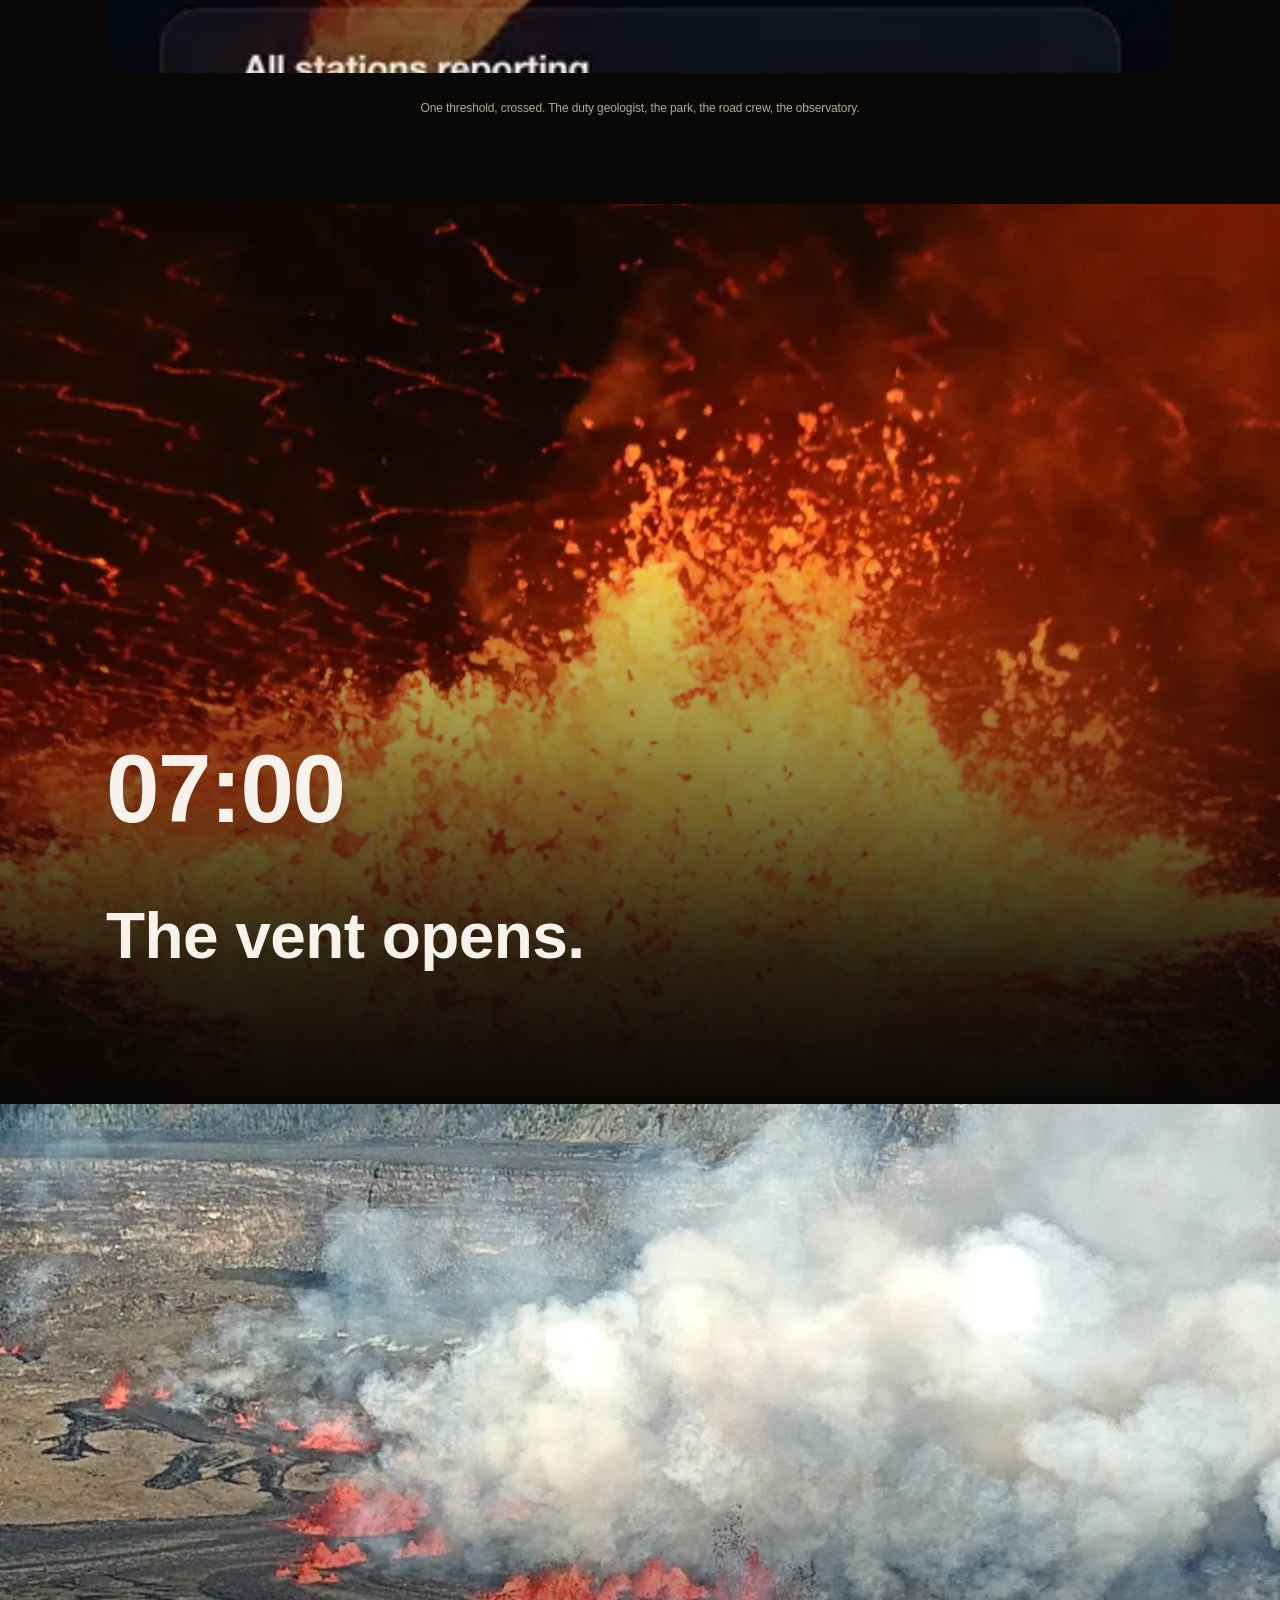
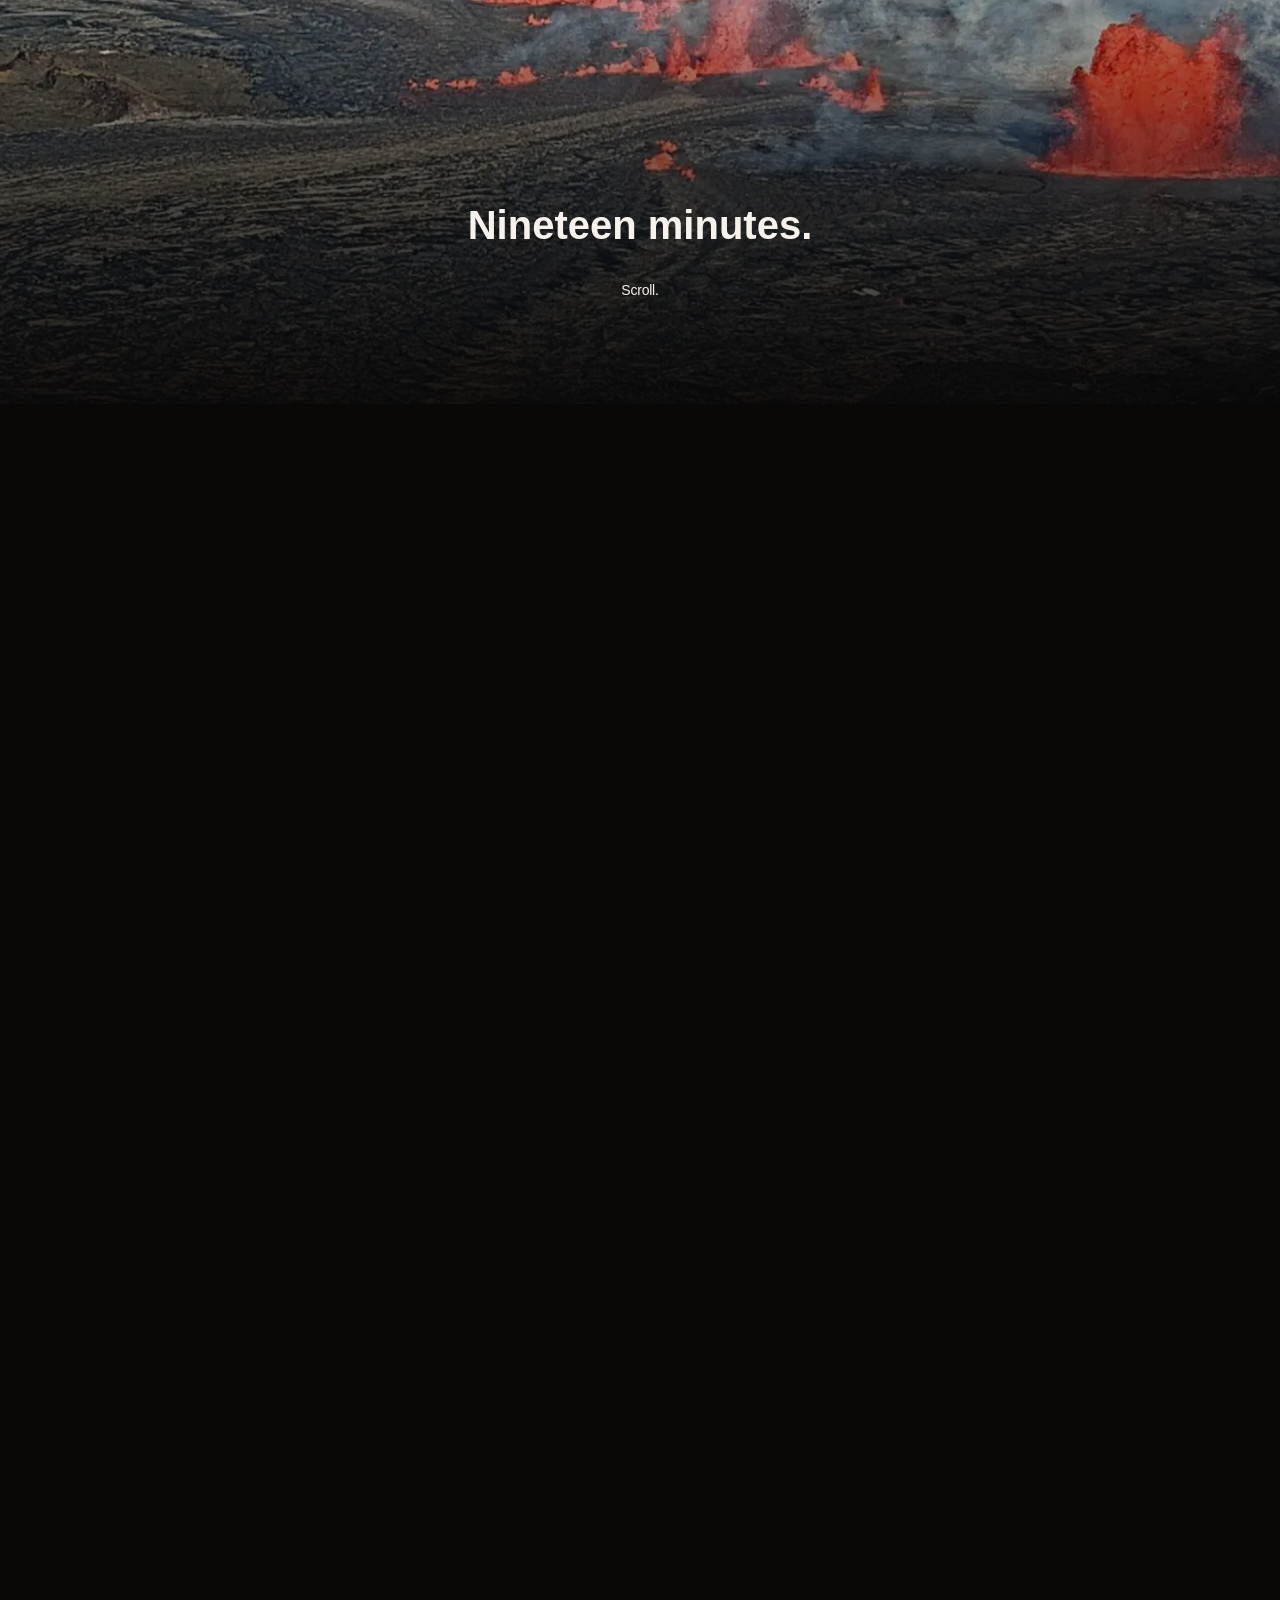
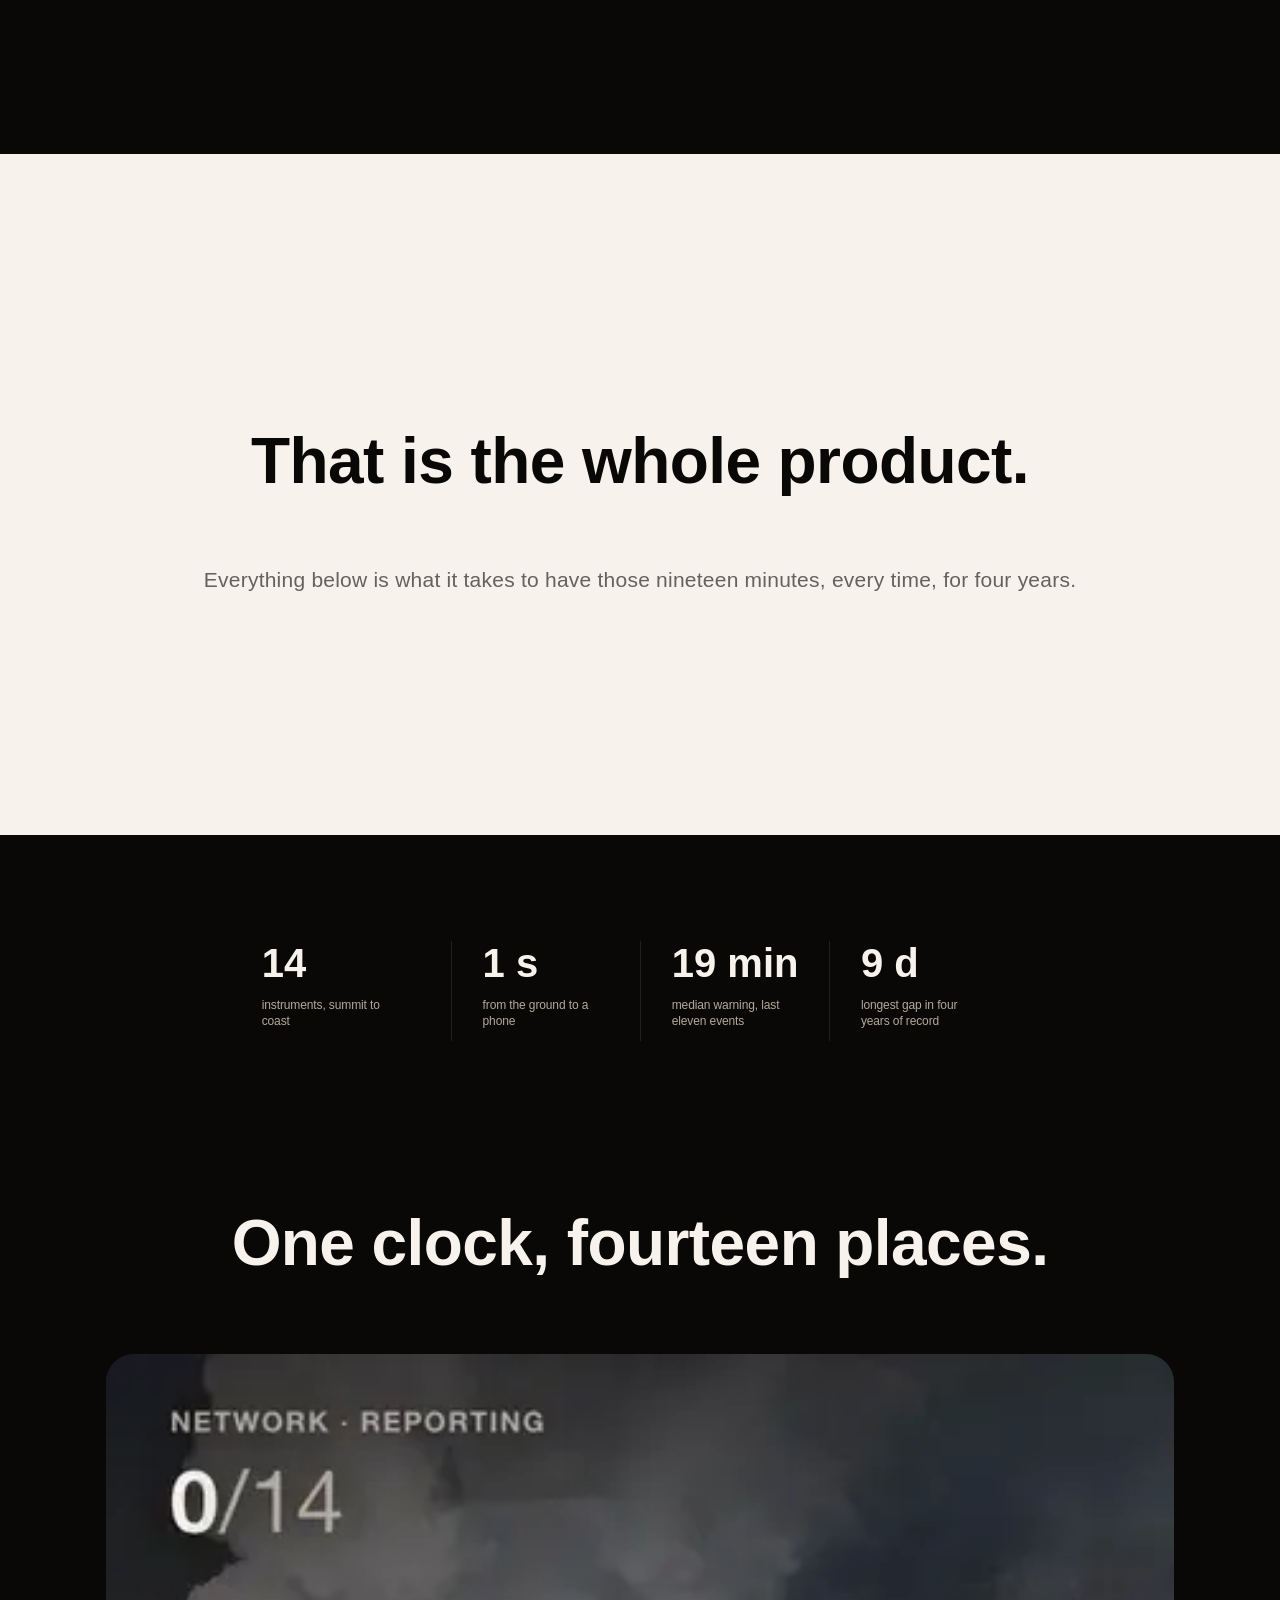
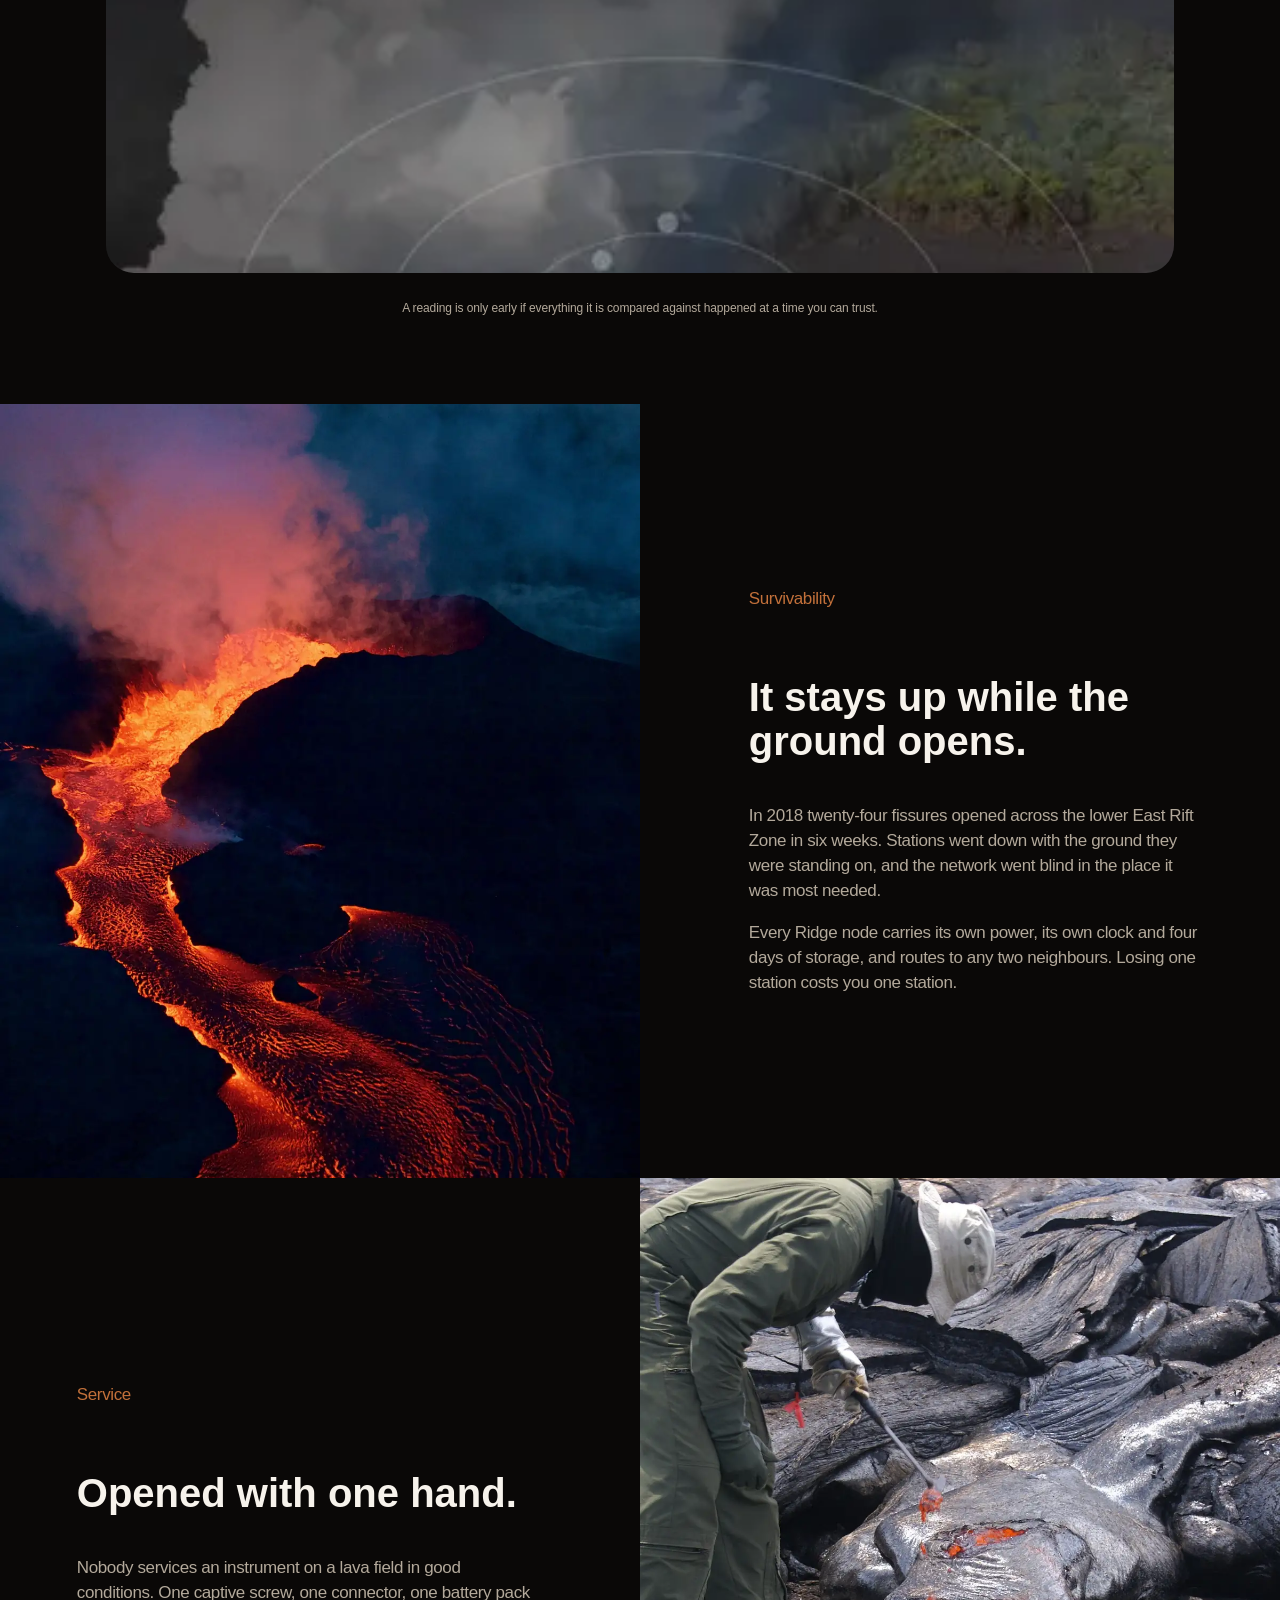
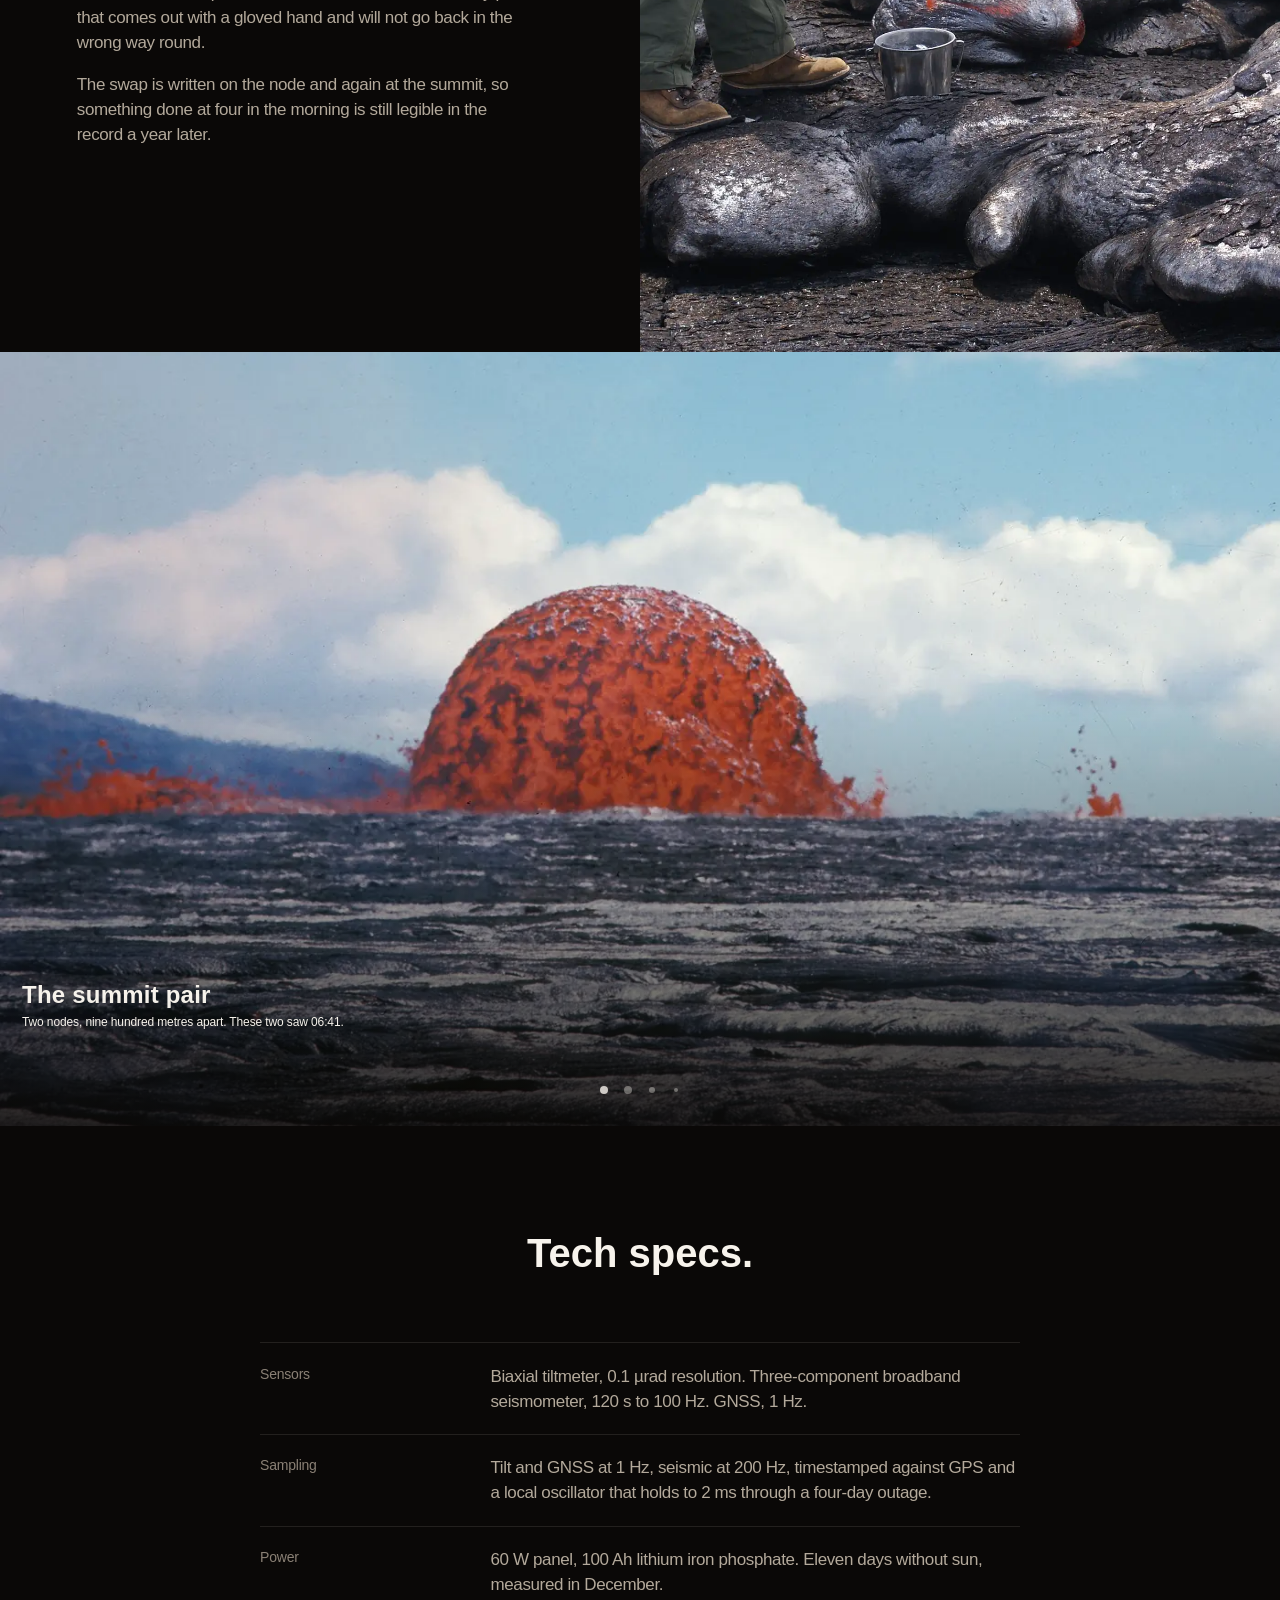
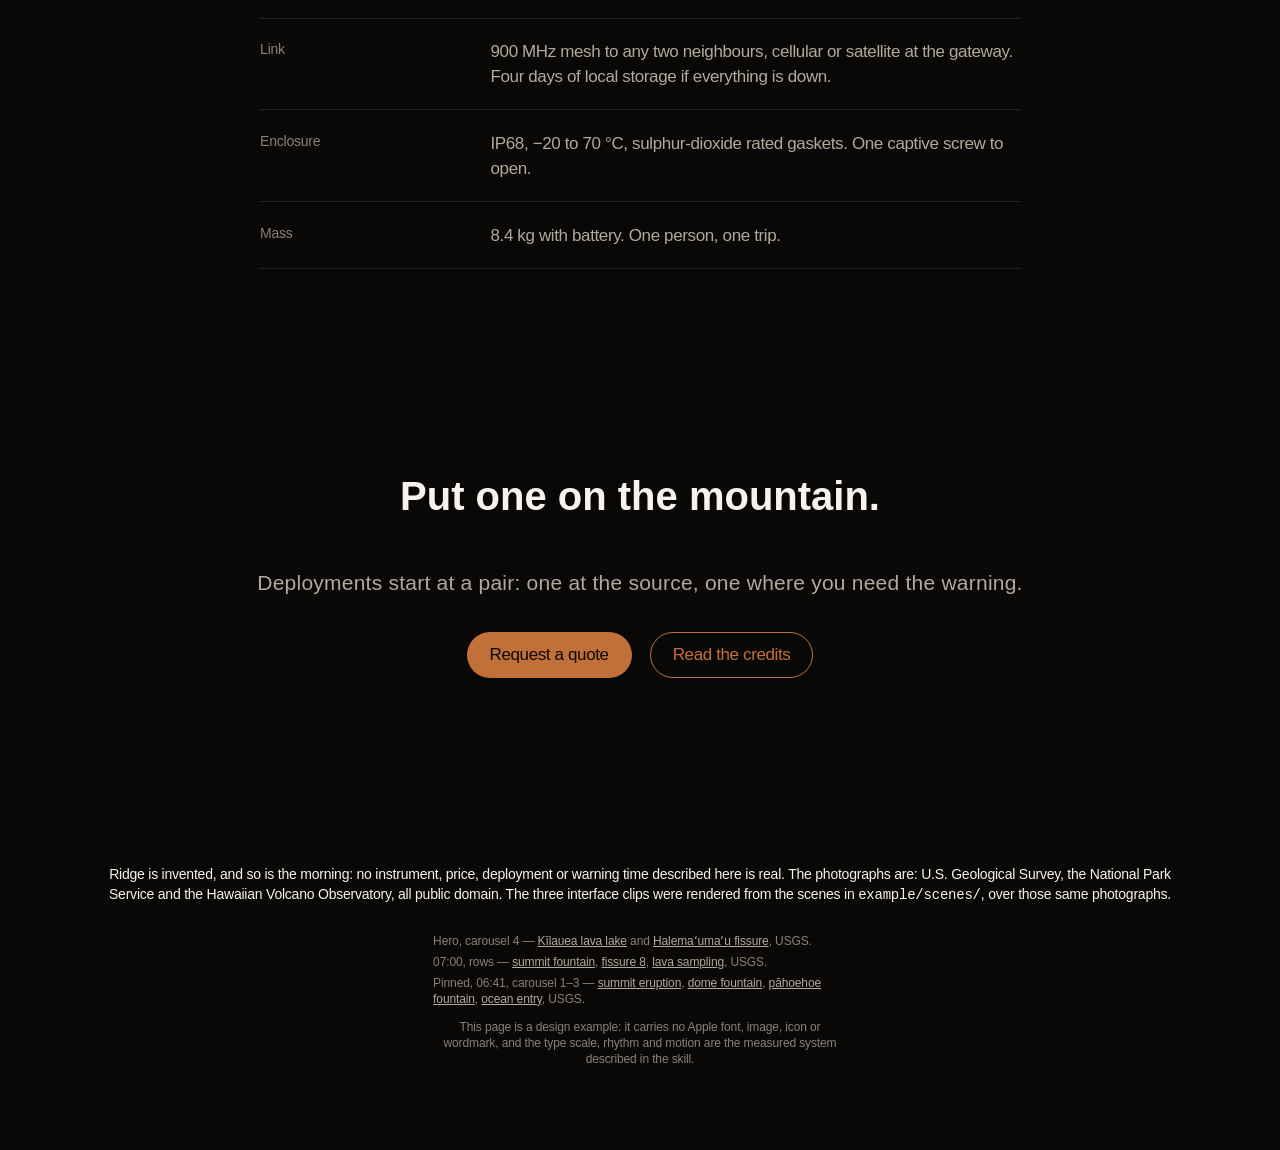
==== commit 26c56d8f: "feat: give the showcase page a spine, and put the data on the photograph Feedback on the last versio" ====
--- a/example/index.html
+++ b/example/index.html
@@ -3,7 +3,7 @@
 <head>
 <meta charset="utf-8">
 <meta name="viewport" content="width=device-width, initial-scale=1">
-<title>Ridge — know before it moves</title>
+<title>Ridge — nineteen minutes</title>
 <link rel="stylesheet" href="../skills/apple-design/assets/apple-base.css">
 <link rel="preload" as="image" href="media/hero-2400.webp"
       imagesrcset="media/hero-1600.webp 1600w, media/hero-2400.webp 2400w"
@@ -146,7 +146,11 @@
 
   /* scroll-linked section — only --scroll-duration is page-specific */
   .section-pinned { --scroll-duration: 250vh; background: var(--surface); }
-  html.enhance-xp .section-pinned .sticky-content { display: flex; align-items: flex-end;
+  /* The sticky content is a COLUMN flex container (apple-base.css), so the
+     axis that puts the copy at the bottom is justify-content, not
+     align-items. With align-items the copy sits in the vertical middle of the
+     photograph — which is where the scrim is weakest and the subject is. */
+  html.enhance-xp .section-pinned .sticky-content { justify-content: flex-end;
     padding: 0 var(--gutter) 10vh; }
   html:not(.enhance-xp) .section-pinned .pinned-media { position: relative; aspect-ratio: 16 / 9; }
   html:not(.enhance-xp) .section-pinned .sticky-content { padding-bottom: 64px; }
@@ -188,7 +192,9 @@
   /* the name sits in the composition's quiet third, not floating under it */
   .slide-label { bottom: 96px; transition: opacity 400ms var(--ease-out-soft); }
   .slide-label .t-label { display: block; color: var(--ink); }
-  .slide-label .t-caption { display: block; color: var(--ink-secondary); margin-top: 0.4em; }
+  /* on a photograph, not on a surface: both lines take the primary ink and
+     separate by size and weight instead of by a greyer step */
+  .slide-label .t-caption { display: block; color: var(--ink); margin-top: 0.4em; }
   .gallery-slide:not(.is-current) .slide-label { opacity: 0; }
 
   .paddlenav {
@@ -302,7 +308,7 @@
      the same problem as text over a photograph, it is a worse one.
      references/composition.md. */
   .band--ui { height: auto; background: var(--surface);
-              padding: 64px var(--gutter) 72px; }
+              padding: 96px var(--gutter) 88px; }
   .band--ui::after { display: none; }
   /* The frame's aspect follows the SOURCE ladder, not the layout breakpoints:
      the clip is re-cropped at 570 and 780, so the box it sits in has to change
@@ -346,18 +352,65 @@
   .specs dt { color: var(--ink-muted); }
   .specs dd { margin: 0; max-width: 56ch; }
   @media (max-width: 734px) { .specs > div { grid-template-columns: 1fr; gap: 0.4em; } }
+
+  /* --- the spine ---------------------------------------------------------
+     The page is one morning, told in order. Each step carries its time, in
+     the same colour, in the same place. That repetition is the only thing
+     holding the sections to each other: without it a product page is a stack
+     of correct, interchangeable blocks, which is what "every section says the
+     same thing in a different format" looks like from the outside. */
+  .clock { color: var(--accent); font-variant-numeric: tabular-nums; margin: 0 0 0.6em; }
+  .clock--huge { margin-bottom: 0.1em; }
+
+  /* Pace. A rest only reads as a rest if it is SHORTER and emptier than what
+     surrounds it, and a page where every section is one screenful has no
+     pace at all — it has a frequency. */
+  .section--air   { padding-block: 220px; }
+  .section--tight { padding-block: 72px; }
+  @media (max-width: 734px) {
+    .section--air { padding-block: 128px; }
+    .section--tight { padding-block: 56px; }
+  }
+
+  /* The loudest section on the page, and the one with the least type on it.
+     A climax that also explains itself is not a climax. */
+  .climax { position: relative; min-height: 100vh; display: grid; place-items: end start;
+            overflow: hidden; background: var(--surface); text-align: left;
+            padding: 0 var(--gutter) 9vh; }
+  /* The fountain owns the middle of the frame and the top of it is the
+     brightest thing on the page. The copy takes the bottom, which is the only
+     part of this picture that can hold type, and the scrim is shaped to that
+     decision rather than washed over the whole image. */
+  .climax .bed::after {
+    content: ""; position: absolute; inset: 0;
+    background: linear-gradient(0deg, var(--surface) 0%,
+                color-mix(in srgb, var(--surface) 86%, transparent) 16%,
+                color-mix(in srgb, var(--surface) 46%, transparent) 38%,
+                transparent 62%);
+  }
+  .climax .section-content { position: relative; z-index: 1;
+                             max-width: var(--content-width); width: 100%;
+                             align-items: flex-start; text-align: left; }
+  /* Over a photograph the accent is a hue picked against a surface, with
+     nothing holding it up — so here the time takes the primary ink step, the
+     same decision the hero makes two screens up. */
+  .climax .clock, .climax .t-headline-elevated { color: var(--ink); }
+
+  /* a band that leads with its own time and headline, on the surface, above
+     the picture rather than on top of it */
+  .band--ui { text-align: center; }
+  .band-lead { margin: 0 auto 1.2em; max-width: 30ch; }
 </style>
 </head>
 <body>
 <main>
-  <!-- loud: the subject fills the screen and bleeds off two edges. The hero is
-       a photograph, not a clip: it is the LCP element, and a still is the only
-       thing that can be decoded before a clip has finished arriving.
-       references/media.md. -->
+  <!-- The page is one morning, in order, and the clock is what holds it
+       together. Every section between the hero and the pinned payoff carries
+       a time, in the same place, in the same type. Without a spine like that
+       a product page is a stack of interchangeable blocks: each one correct,
+       none of them following from the one above. -->
   <section class="hero">
     <div class="bed">
-      <!-- Art direction, not resolution switching: the phone gets a taller
-           crop of the same frame rather than the wide one letterboxed. -->
       <picture>
         <source media="(max-width: 734px)" srcset="media/hero-1000.webp" width="1000" height="1250">
         <source srcset="media/hero-1600.webp 1600w, media/hero-2400.webp 2400w" sizes="100vw">
@@ -367,61 +420,39 @@
       </picture>
     </div>
     <div class="section-content">
-      <!-- no data-reveal in the hero: it is the first thing on the screen, so
-           there is nothing for it to be revealed from, and the reveal left the
-           CTA invisible until the first scroll -->
       <div class="hero-top">
         <p class="t-eyebrow-super">Ridge</p>
-        <h1 class="t-headline-super">Know before it moves.</h1>
+        <h1 class="t-headline-super">Nineteen minutes.</h1>
       </div>
       <div class="hero-foot">
-        <p class="t-intro">Fourteen instruments on the mountain. One number on your screen.</p>
+        <p class="t-intro">The summit moved at 06:41. The vent opened at 07:00. This is the time in between, and what it took to have it.</p>
         <div class="cta-row">
-          <a class="button" href="#how">See how it works</a>
+          <a class="button" href="#morning">Watch the morning</a>
           <a class="button button--secondary" href="#specs">Tech specs</a>
         </div>
       </div>
     </div>
   </section>
 
-  <!-- quiet: one idea on a bare surface. A rest only reads as a rest if
-       something came before it. -->
-  <section class="section" id="how">
+  <!-- quiet, and genuinely short: the rest only reads as a rest if it is
+       smaller than what surrounds it. A page where every section is a
+       screenful has no pace at all. -->
+  <section class="section section--air" id="morning">
     <div class="section-content">
-      <p class="t-intro" data-reveal>A volcano announces itself in millionths of a degree, hours before anything reaches the surface.</p>
-    </div>
-  </section>
-
-  <!-- loud: full-bleed footage, past the gutters, so the subject is the page
-       rather than an item on it. -->
-  <figure class="band" style="margin: 0">
+      <p class="t-label clock" data-reveal>05:30</p>
+      <h2 class="t-headline" data-reveal>Nothing is happening.</h2>
+      <p class="t-body-reduced" data-reveal>Fourteen stations reporting. Tremor flat. The last gap in the record was nine days ago, and it lasted four minutes.</p>
+    </div>
+  </section>
+
+  <!-- loud: the first thing that moves, and the first thing that matters.
+       The clip is the instrument's own reading drawn over the ground it was
+       read from — not a chart in a black box beside a photograph. -->
+  <figure class="band band--ui" style="margin: 0">
+    <p class="t-label clock" data-reveal>06:41</p>
+    <h2 class="t-headline-elevated band-lead" data-reveal>The ground tilts.</h2>
     <div class="media-stack" role="img"
-         aria-label="An aerial view of a lava flow spreading across black ground, the braided channel drifting slowly past as the camera pushes in.">
-      <video class="media-layer media-clip" preload="none" muted playsinline
-             data-basepath="media/flow/" data-ladder="small,medium,large"></video>
-      <picture class="media-layer media-still">
-        <source media="(min-width: 780px)" srcset="media/flow/start-large.webp">
-        <source media="(min-width: 570px)" srcset="media/flow/start-medium.webp">
-        <img src="media/flow/start-small.webp" width="420" height="480" alt=""
-             loading="lazy" decoding="async">
-      </picture>
-    </div>
-    <div class="band-head">
-      <h2 class="t-headline-elevated" data-reveal>It keeps its own time.</h2>
-    </div>
-    <figcaption>
-      <span class="t-label">Mauna Loa, 30 November 2022.</span>
-      <span class="t-caption">The first eruption there in thirty-eight years.</span>
-    </figcaption>
-  </figure>
-
-  <!-- The product's own claim, shown rather than asserted. This clip is not
-       footage: it is a scene rendered frame by frame from the interface
-       itself, by tools/render-clip.mjs. A product page that cannot show the
-       product moving is a brochure. -->
-  <figure class="band band--ui" style="margin: 0">
-    <div class="media-stack media-stack--ui" role="img"
-         aria-label="A tilt reading drawing itself across three seconds. The trace is flat for most of its length, then climbs steeply at the right as the reading passes two microradians, and a label settles on the final point.">
+         aria-label="A tilt reading drawing itself over a photograph of the crater floor. The trace is flat for most of its length, then climbs steeply as the reading passes two microradians, and a label settles on the final point.">
       <video class="media-layer media-clip" preload="none" muted playsinline
              data-basepath="media/tilt/" data-ladder="small,medium,large"></video>
       <picture class="media-layer media-still">
@@ -432,18 +463,79 @@
       </picture>
     </div>
     <figcaption class="caption--surface">
-      <span class="t-label">Microradians. Live.</span>
-      <span class="t-caption">Tilt at Uwēkahuna, forty minutes before the vent opened.</span>
+      <span class="t-caption">+2.41 µrad at Uwēkahuna in forty minutes. The rim is rising because something underneath it is.</span>
     </figcaption>
   </figure>
 
-  <!-- Four numbers on a bare surface, staggered in at the measured 0.15s.
-       Not three equal cards with icons: no box, no border, no tile — the
-       hairline between them is the only ornament. references/composition.md
-       lists the card grid as a tell. -->
-  <section class="section">
+  <figure class="band band--ui" style="margin: 0">
+    <p class="t-label clock" data-reveal>06:42</p>
+    <h2 class="t-headline-elevated band-lead" data-reveal>Four phones ring.</h2>
+    <div class="media-stack" role="img"
+         aria-label="An alert list over a photograph of a cinder cone at night. The rows open to make room and a new alert settles into the space, its indicator ringing once, followed by a line saying it was sent to four recipients.">
+      <video class="media-layer media-clip" preload="none" muted playsinline
+             data-basepath="media/alert/" data-ladder="small,medium,large"></video>
+      <picture class="media-layer media-still">
+        <source media="(min-width: 780px)" srcset="media/alert/start-large.webp">
+        <source media="(min-width: 570px)" srcset="media/alert/start-medium.webp">
+        <img src="media/alert/start-small.webp" width="420" height="480" alt=""
+             loading="lazy" decoding="async">
+      </picture>
+    </div>
+    <figcaption class="caption--surface">
+      <span class="t-caption">One threshold, crossed. The duty geologist, the park, the road crew, the observatory.</span>
+    </figcaption>
+  </figure>
+
+  <!-- The loudest thing on the page, and the one with the least type on it.
+       A climax that also explains itself is not a climax. -->
+  <section class="climax">
+    <div class="bed">
+      <img src="media/card-summit.webp" width="1200" height="1560" loading="lazy" decoding="async"
+           alt="A lava fountain erupting from a vent inside a crater, throwing molten rock upward in a wide spray surrounded by dark cooled lava.">
+    </div>
     <div class="section-content">
-      <h2 class="t-headline" data-reveal>What it does.</h2>
+      <p class="t-headline-super clock clock--huge">07:00</p>
+      <h2 class="t-headline-elevated">The vent opens.</h2>
+    </div>
+  </section>
+
+  <!-- the payoff, pinned: the only section on the page whose job is to hold
+       one idea still while the reader catches up with it -->
+  <section class="section-pinned">
+    <div class="sticky-container">
+      <div class="sticky-content">
+        <div class="section-content">
+          <div class="pinned-media">
+            <img src="media/pinned-1800.webp" width="1800" height="1012" loading="lazy" decoding="async"
+                 alt="A wide view across a crater floor with several small lava fountains along a line, each one feeding a tall white steam plume that leans with the wind.">
+          </div>
+          <div class="pinned-copy" style="margin-top: var(--headline-plus-first)">
+            <div class="step-1">
+              <h2 class="t-headline">Nineteen minutes.</h2>
+              <p class="t-body-reduced">Scroll.</p>
+            </div>
+            <div class="step-2">
+              <h2 class="t-headline">Enough to close the road.</h2>
+              <p class="t-body-reduced">Which is the only number on this page that matters.</p>
+            </div>
+          </div>
+        </div>
+      </div>
+    </div>
+  </section>
+
+  <!-- the turn: the story is over, the explanation starts. One light section
+       marks the seam, which is cheaper and clearer than a heading saying
+       "features". -->
+  <section class="section section--dark section--air">
+    <div class="section-content">
+      <h2 class="t-headline-elevated" data-reveal>That is the whole product.</h2>
+      <p class="t-intro" data-reveal>Everything below is what it takes to have those nineteen minutes, every time, for four years.</p>
+    </div>
+  </section>
+
+  <section class="section section--tight">
+    <div class="section-content">
       <div class="feature-grid">
         <div class="stat stagger-item" data-reveal>
           <p class="t-headline stat-n">14</p>
@@ -451,7 +543,7 @@
         </div>
         <div class="stat stagger-item" data-reveal>
           <p class="t-headline stat-n">1 s</p>
-          <p class="t-caption">from the ground to your screen</p>
+          <p class="t-caption">from the ground to a phone</p>
         </div>
         <div class="stat stagger-item" data-reveal>
           <p class="t-headline stat-n">19 min</p>
@@ -465,50 +557,10 @@
     </div>
   </section>
 
-  <!-- Each row is one subject at full height, the picture bleeding off the
-       outer edge. The side alternates so the eye crosses the page. -->
-  <section class="row">
-    <div class="row-copy">
-      <p class="t-body row-eyebrow" data-reveal>The rim</p>
-      <h3 class="t-headline" data-reveal>Built for the edge.</h3>
-      <p class="t-body" data-reveal>A tiltmeter buried on the caldera rim reads the ground swelling as magma moves beneath it. The signal is a few microradians &mdash; a slope change you could not see if you were standing on it.</p>
-      <p class="t-body" data-reveal>Ridge sinks the sensor two metres into rock, below the layer that moves with the weather, and leaves nothing above ground but a mast.</p>
-    </div>
-    <div class="row-media">
-      <img src="media/card-summit.webp" width="1200" height="1560" loading="lazy" decoding="async"
-           alt="A lava fountain erupting from a vent inside a crater, throwing molten rock upward in a wide spray surrounded by dark cooled lava.">
-    </div>
-  </section>
-
-  <section class="row row--flip">
-    <div class="row-copy">
-      <p class="t-body row-eyebrow" data-reveal>The rift</p>
-      <h3 class="t-headline" data-reveal>It survives the ground opening.</h3>
-      <p class="t-body" data-reveal>In 2018 twenty-four fissures opened across the lower East Rift Zone in six weeks. Stations went down with the ground they were standing on.</p>
-      <p class="t-body" data-reveal>Every Ridge node carries its own power, its own clock and four days of storage, and routes to any two neighbours. Losing one station costs you one station.</p>
-    </div>
-    <div class="row-media">
-      <img src="media/card-rift.webp" width="1200" height="1560" loading="lazy" decoding="async"
-           alt="A cinder cone at night with a river of lava running away from it down a dark slope, the sky deep blue above.">
-    </div>
-  </section>
-
-  <section class="row">
-    <div class="row-copy">
-      <p class="t-body row-eyebrow" data-reveal>The field</p>
-      <h3 class="t-headline" data-reveal>Serviceable in gloves.</h3>
-      <p class="t-body" data-reveal>Nobody services an instrument on a lava field in good conditions. One captive screw, one connector, one battery pack that comes out with a gloved hand and goes back in the wrong way round without breaking anything.</p>
-      <p class="t-body" data-reveal>The log of what was changed is written on the node and again at the summit, so a swap made at 4am is still a swap you can read in the record a year later.</p>
-    </div>
-    <div class="row-media">
-      <img src="media/card-sample.webp" width="1200" height="1560" loading="lazy" decoding="async"
-           alt="A geologist in a helmet and gloves leaning over a field of cooled lava, drawing a sample of molten rock with a steel rod into a small cup.">
-    </div>
-  </section>
-
   <figure class="band band--ui" style="margin: 0">
-    <div class="media-stack media-stack--ui" role="img"
-         aria-label="A map of the network. A single contour expands outward from the summit, and each station it passes turns from grey to the accent colour as the count climbs from zero to fourteen.">
+    <h2 class="t-headline-elevated band-lead" data-reveal>One clock, fourteen places.</h2>
+    <div class="media-stack" role="img"
+         aria-label="A map of the network over an aerial photograph of the coast. A single contour expands outward from the summit, and each station it passes turns from grey to the accent colour as the count climbs from zero to fourteen.">
       <video class="media-layer media-clip" preload="none" muted playsinline
              data-basepath="media/network/" data-ladder="small,medium,large"></video>
       <picture class="media-layer media-still">
@@ -519,76 +571,58 @@
       </picture>
     </div>
     <figcaption class="caption--surface">
-      <span class="t-label">Fourteen, all reporting.</span>
-      <span class="t-caption">Summit, rift and two coastal pairs, on one clock.</span>
+      <span class="t-caption">A reading is only early if everything it is compared against happened at a time you can trust.</span>
     </figcaption>
   </figure>
 
-  <!-- loud: the scroll-linked section, pinned for two and a half screens -->
-  <section class="section-pinned">
-    <div class="sticky-container">
-      <div class="sticky-content">
-        <div class="section-content">
-          <div class="pinned-media">
-            <img src="media/pinned-1800.webp" width="1800" height="1012" loading="lazy" decoding="async"
-                 alt="A wide view across a crater floor with several small lava fountains along a line, each one feeding a tall white steam plume that leans with the wind.">
-          </div>
-          <div class="pinned-copy" style="margin-top: var(--headline-plus-first)">
-            <div class="step-1">
-              <h2 class="t-headline">Steam is the tell.</h2>
-              <p class="t-body-reduced">Scroll.</p>
-            </div>
-            <div class="step-2">
-              <h2 class="t-headline">Ridge counts the plumes.</h2>
-              <p class="t-body-reduced">Every one is a crack that has not closed.</p>
-            </div>
-          </div>
-        </div>
-      </div>
-    </div>
-  </section>
-
-  <figure class="band band--ui" style="margin: 0">
-    <div class="media-stack media-stack--ui" role="img"
-         aria-label="An alert list. The rows open to make room and a new alert settles into the space, its indicator ringing once, followed by a line saying it was sent to four recipients.">
-      <video class="media-layer media-clip" preload="none" muted playsinline
-             data-basepath="media/alert/" data-ladder="small,medium,large"></video>
-      <picture class="media-layer media-still">
-        <source media="(min-width: 780px)" srcset="media/alert/start-large.webp">
-        <source media="(min-width: 570px)" srcset="media/alert/start-medium.webp">
-        <img src="media/alert/start-small.webp" width="420" height="480" alt=""
-             loading="lazy" decoding="async">
-      </picture>
-    </div>
-    <figcaption class="caption--surface">
-      <span class="t-label">It tells you first.</span>
-      <span class="t-caption">A threshold crossing reaches a phone in about a second.</span>
-    </figcaption>
-  </figure>
-
-  <!-- loud: four subjects, one per slide, with the measured dot and paddle navs -->
+  <section class="row row--flip">
+    <div class="row-copy">
+      <p class="t-body row-eyebrow" data-reveal>Survivability</p>
+      <h3 class="t-headline" data-reveal>It stays up while the ground opens.</h3>
+      <p class="t-body" data-reveal>In 2018 twenty-four fissures opened across the lower East Rift Zone in six weeks. Stations went down with the ground they were standing on, and the network went blind in the place it was most needed.</p>
+      <p class="t-body" data-reveal>Every Ridge node carries its own power, its own clock and four days of storage, and routes to any two neighbours. Losing one station costs you one station.</p>
+    </div>
+    <div class="row-media">
+      <img src="media/card-rift.webp" width="1200" height="1560" loading="lazy" decoding="async"
+           alt="A cinder cone at night with a river of lava running away from it down a dark slope, the sky deep blue above.">
+    </div>
+  </section>
+
+  <section class="row">
+    <div class="row-copy">
+      <p class="t-body row-eyebrow" data-reveal>Service</p>
+      <h3 class="t-headline" data-reveal>Opened with one hand.</h3>
+      <p class="t-body" data-reveal>Nobody services an instrument on a lava field in good conditions. One captive screw, one connector, one battery pack that comes out with a gloved hand and will not go back in the wrong way round.</p>
+      <p class="t-body" data-reveal>The swap is written on the node and again at the summit, so something done at four in the morning is still legible in the record a year later.</p>
+    </div>
+    <div class="row-media">
+      <img src="media/card-sample.webp" width="1200" height="1560" loading="lazy" decoding="async"
+           alt="A geologist in a helmet and gloves leaning over a field of cooled lava, drawing a sample of molten rock with a steel rod into a small cup.">
+    </div>
+  </section>
+
   <section class="gallery with-paddlenav-onhover" aria-roledescription="carousel"
            aria-label="Four places Ridge is deployed">
     <ul class="gallery-track" role="list">
       <li class="gallery-slide is-current" aria-label="1 of 4: The summit pair">
         <img src="media/slide-fountain.webp" width="1400" height="933" loading="lazy" decoding="async"
              alt="A rounded dome of molten lava standing above the ground like a blister, dark crust cracking across its surface, against a pale sky.">
-        <span class="slide-label"><span class="t-label">The summit pair</span><span class="t-caption">Two nodes, nine hundred metres apart</span></span>
+        <span class="slide-label"><span class="t-label">The summit pair</span><span class="t-caption">Two nodes, nine hundred metres apart. These two saw 06:41.</span></span>
       </li>
       <li class="gallery-slide" aria-label="2 of 4: Along the fissure">
         <img src="media/slide-curtain.webp" width="1400" height="933" loading="lazy" decoding="async"
              alt="A broad arc of bright red lava thrown up from a fissure, spraying sideways over a field of grey cooled rock.">
-        <span class="slide-label"><span class="t-label">Along the fissure</span><span class="t-caption">Six nodes down the rift zone</span></span>
+        <span class="slide-label"><span class="t-label">Along the fissure</span><span class="t-caption">Six nodes down the rift, where the ground opens first</span></span>
       </li>
       <li class="gallery-slide" aria-label="3 of 4: The coast line">
         <img src="media/slide-sea.webp" width="1400" height="933" loading="lazy" decoding="async"
              alt="Seen from the air, a white steam plume rises where a lava flow reaches the sea, cutting a line between grey water and burnt ground.">
-        <span class="slide-label"><span class="t-label">The coast line</span><span class="t-caption">Where a flow runs out of island</span></span>
+        <span class="slide-label"><span class="t-label">The coast line</span><span class="t-caption">Where a flow runs out of island, and the road ends</span></span>
       </li>
       <li class="gallery-slide" aria-label="4 of 4: Inside the crater">
         <img src="media/slide-vent.webp" width="1400" height="933" loading="lazy" decoding="async"
              alt="Looking down into a steep cone of grey ash, with a bright orange throat of molten lava at its centre spilling into a narrow channel.">
-        <span class="slide-label"><span class="t-label">Inside the crater</span><span class="t-caption">One node on the floor, replaced twice</span></span>
+        <span class="slide-label"><span class="t-label">Inside the crater</span><span class="t-caption">One node on the floor. Replaced twice, both times on purpose.</span></span>
       </li>
     </ul>
     <ul class="dotnav" role="list">
@@ -603,19 +637,7 @@
     </div>
   </section>
 
-  <!-- quiet, by inversion: the one light section on the page. 64px of type on
-       a bare surface is a legitimate composition BECAUSE it sits between two
-       pictures. A page made only of this is the blank canvas again. -->
-  <section class="section section--dark">
-    <div class="section-content">
-      <h2 class="t-headline-elevated" data-reveal>Nothing here is a guess.</h2>
-      <p class="t-intro" data-reveal>Every number on this page is one the network recorded, with the station and the hour it came from.</p>
-    </div>
-  </section>
-
-  <!-- The specification block every product page carries before the footer.
-       Two columns of plain rows on a hairline, no tiles and no icons. -->
-  <section class="section" id="specs">
+  <section class="section section--tight" id="specs">
     <div class="section-content">
       <h2 class="t-headline" data-reveal>Tech specs.</h2>
       <dl class="specs" data-reveal>
@@ -640,16 +662,15 @@
     </div>
   </section>
 
-  <section class="section" id="credits">
+  <section class="section section--tight" id="credits">
     <div class="section-content">
-      <p class="t-body-reduced" data-reveal>Ridge is a fictional product, invented so this page has something to sell. The photographs are real: U.S. Geological Survey, the National Park Service and the Hawaiian Volcano Observatory, all public domain. The interface clips were rendered from the scenes in <code>example/scenes/</code>.</p>
+      <p class="t-body-reduced" data-reveal>Ridge is invented, and so is the morning: no instrument, price, deployment or warning time described here is real. The photographs are: U.S. Geological Survey, the National Park Service and the Hawaiian Volcano Observatory, all public domain. The three interface clips were rendered from the scenes in <code>example/scenes/</code>, over those same photographs.</p>
       <ul class="credits t-caption">
         <li>Hero, carousel 4 — <a href="https://commons.wikimedia.org/wiki/File:Kilauea_Lava_Lake_(12792432484).jpg">Kīlauea lava lake</a> and <a href="https://commons.wikimedia.org/wiki/File:Fountaining_at_a_fissure_within_Halema%CA%BBuma%CA%BBu_crater,_January_2021.jpg">Halemaʻumaʻu fissure</a>, USGS.</li>
-        <li>Band — <a href="https://commons.wikimedia.org/wiki/File:November_30,_2022_%E2%80%94_Mauna_Loa_Lava_Flow_(111218).jpg">Mauna Loa lava flow</a>, USGS Hawaiian Volcano Observatory.</li>
-        <li>Rows — <a href="https://commons.wikimedia.org/wiki/File:Lava_fountain_from_K%C4%ABlauea%27s_ongoing_summit_eruption_(96758).jpg">summit fountain</a>, <a href="https://commons.wikimedia.org/wiki/File:Kilauea_Fissure_8_cone_erupting_on_6-28-2018.jpg">fissure 8</a>, <a href="https://commons.wikimedia.org/wiki/File:Lava_Sampling_(16368518133).jpg">lava sampling</a>, USGS.</li>
-        <li>Pinned, carousel 1–3 — <a href="https://commons.wikimedia.org/wiki/File:Eruption_at_the_summit_of_Kilauea_volcano_(118574).jpeg">summit eruption</a>, <a href="https://commons.wikimedia.org/wiki/File:Lava_fountain_dome_2.jpg">dome fountain</a>, <a href="https://commons.wikimedia.org/wiki/File:Pahoeoe_fountain_edit2.jpg">pāhoehoe fountain</a>, <a href="https://commons.wikimedia.org/wiki/File:USGS_K%C4%ABlauea_multimediaFile-2066.jpg">ocean entry</a>, USGS.</li>
+        <li>07:00, rows — <a href="https://commons.wikimedia.org/wiki/File:Lava_fountain_from_K%C4%ABlauea%27s_ongoing_summit_eruption_(96758).jpg">summit fountain</a>, <a href="https://commons.wikimedia.org/wiki/File:Kilauea_Fissure_8_cone_erupting_on_6-28-2018.jpg">fissure 8</a>, <a href="https://commons.wikimedia.org/wiki/File:Lava_Sampling_(16368518133).jpg">lava sampling</a>, USGS.</li>
+        <li>Pinned, 06:41, carousel 1–3 — <a href="https://commons.wikimedia.org/wiki/File:Eruption_at_the_summit_of_Kilauea_volcano_(118574).jpeg">summit eruption</a>, <a href="https://commons.wikimedia.org/wiki/File:Lava_fountain_dome_2.jpg">dome fountain</a>, <a href="https://commons.wikimedia.org/wiki/File:Pahoeoe_fountain_edit2.jpg">pāhoehoe fountain</a>, <a href="https://commons.wikimedia.org/wiki/File:USGS_K%C4%ABlauea_multimediaFile-2066.jpg">ocean entry</a>, USGS.</li>
       </ul>
-      <p class="t-caption" style="max-width: 62ch; margin-inline: auto">No real instrument, price or deployment is described here, and the numbers belong to the invented product. This page is a design example: it carries no Apple font, image, icon or wordmark, and the type scale, rhythm and motion are the measured system described in the skill.</p>
+      <p class="t-caption" style="max-width: 62ch; margin-inline: auto">This page is a design example: it carries no Apple font, image, icon or wordmark, and the type scale, rhythm and motion are the measured system described in the skill.</p>
     </div>
   </section>
 </main>
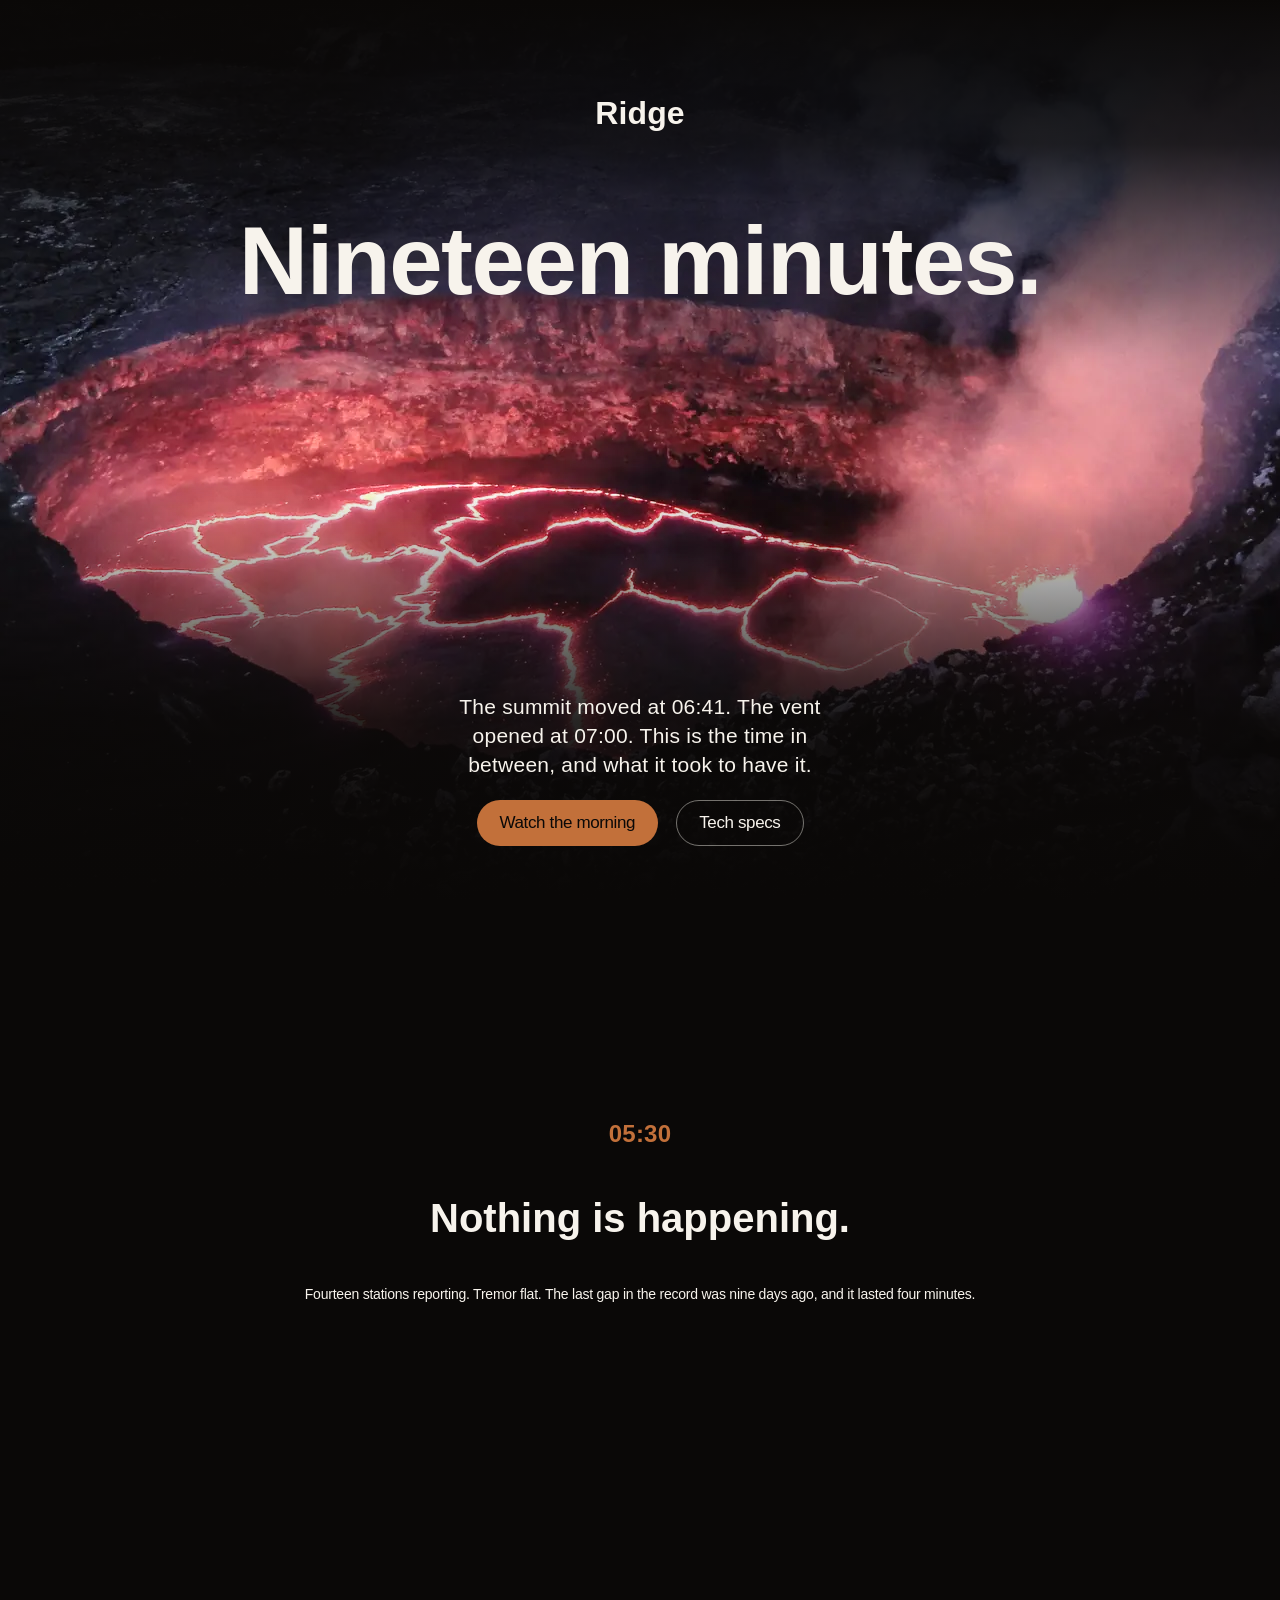
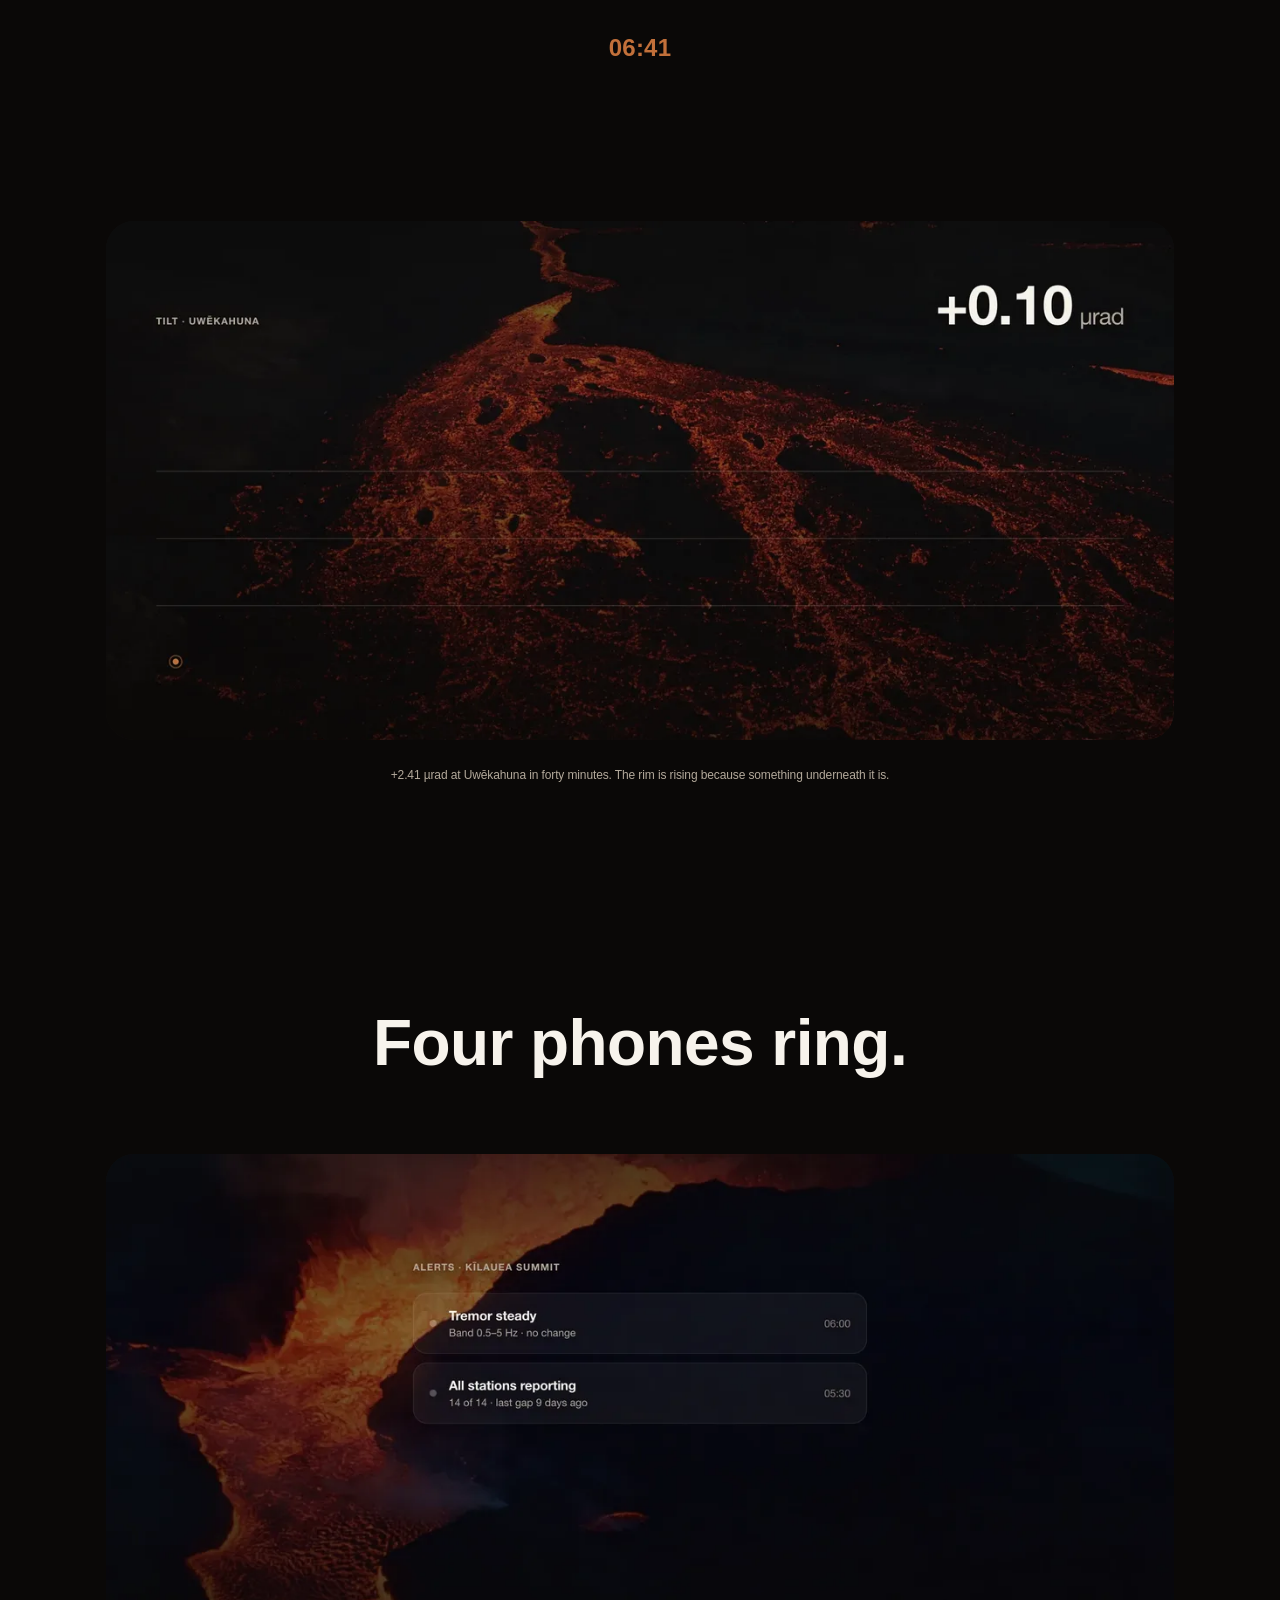
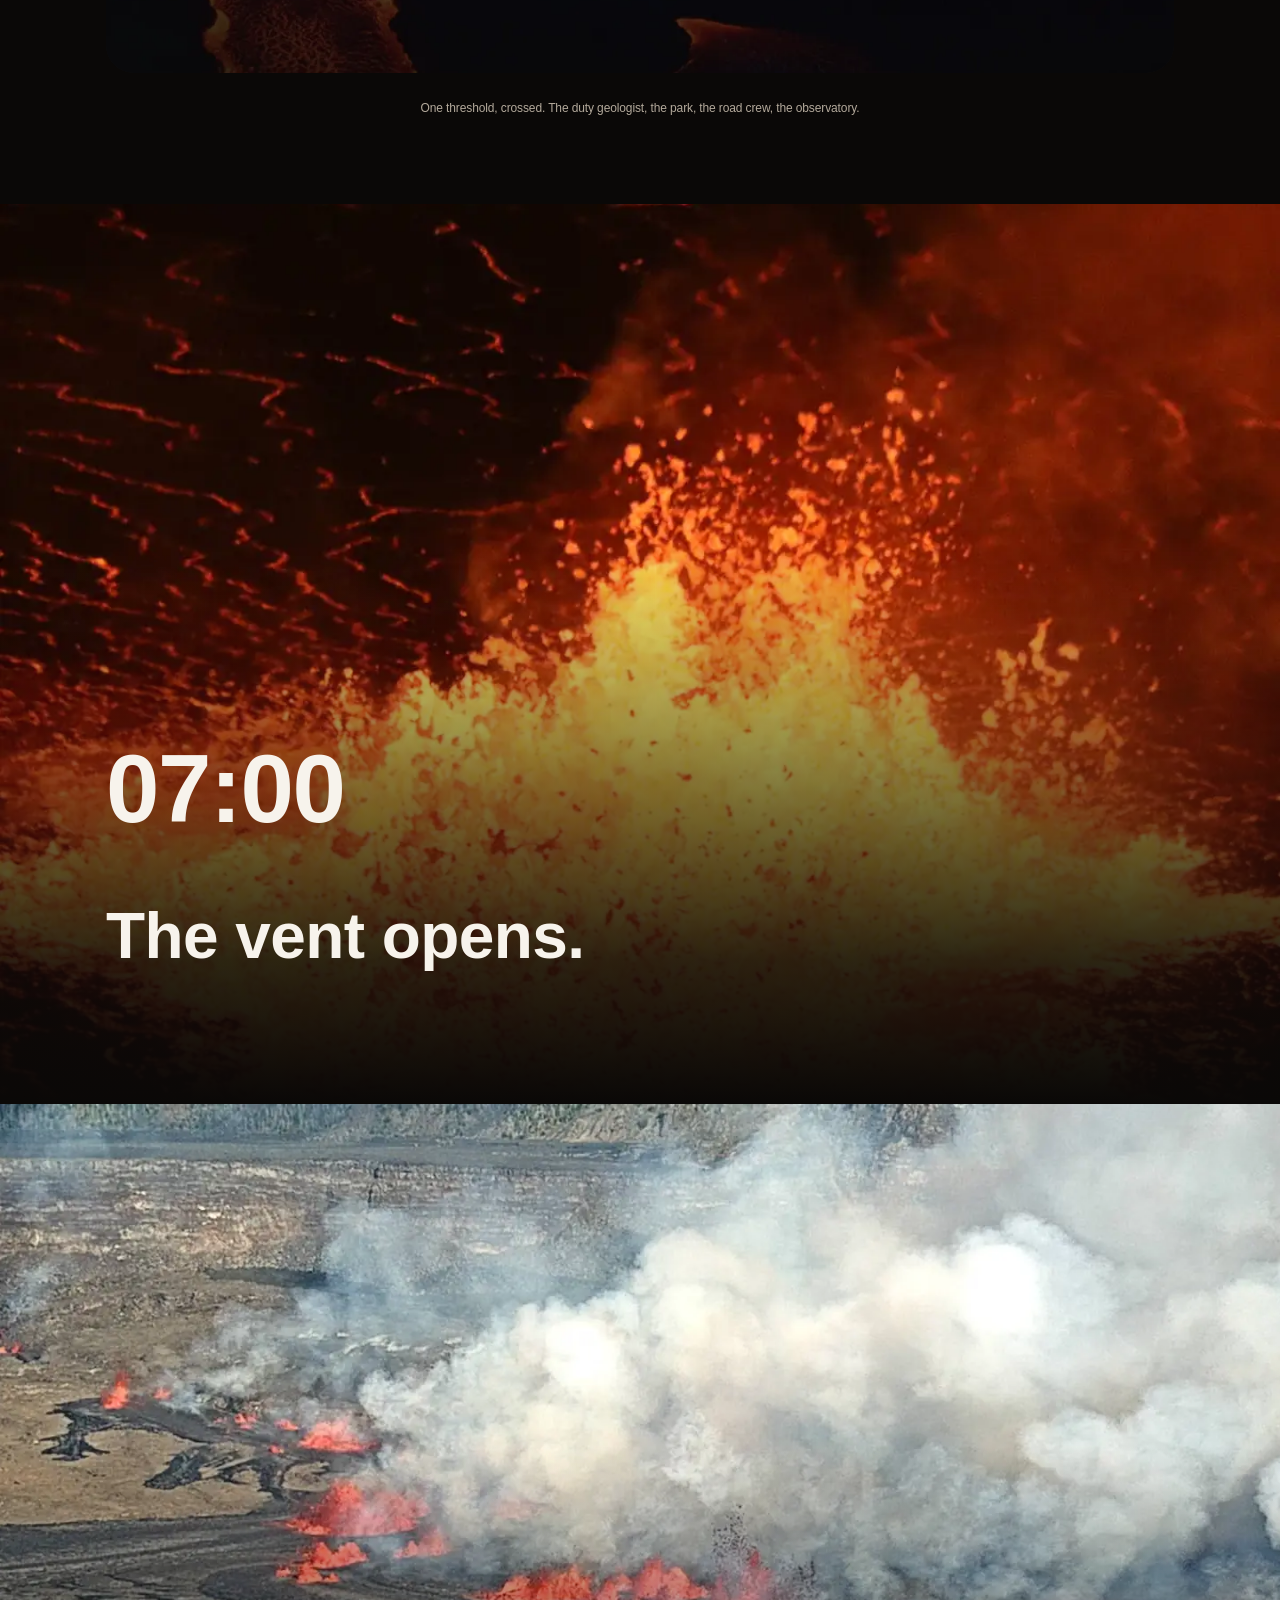
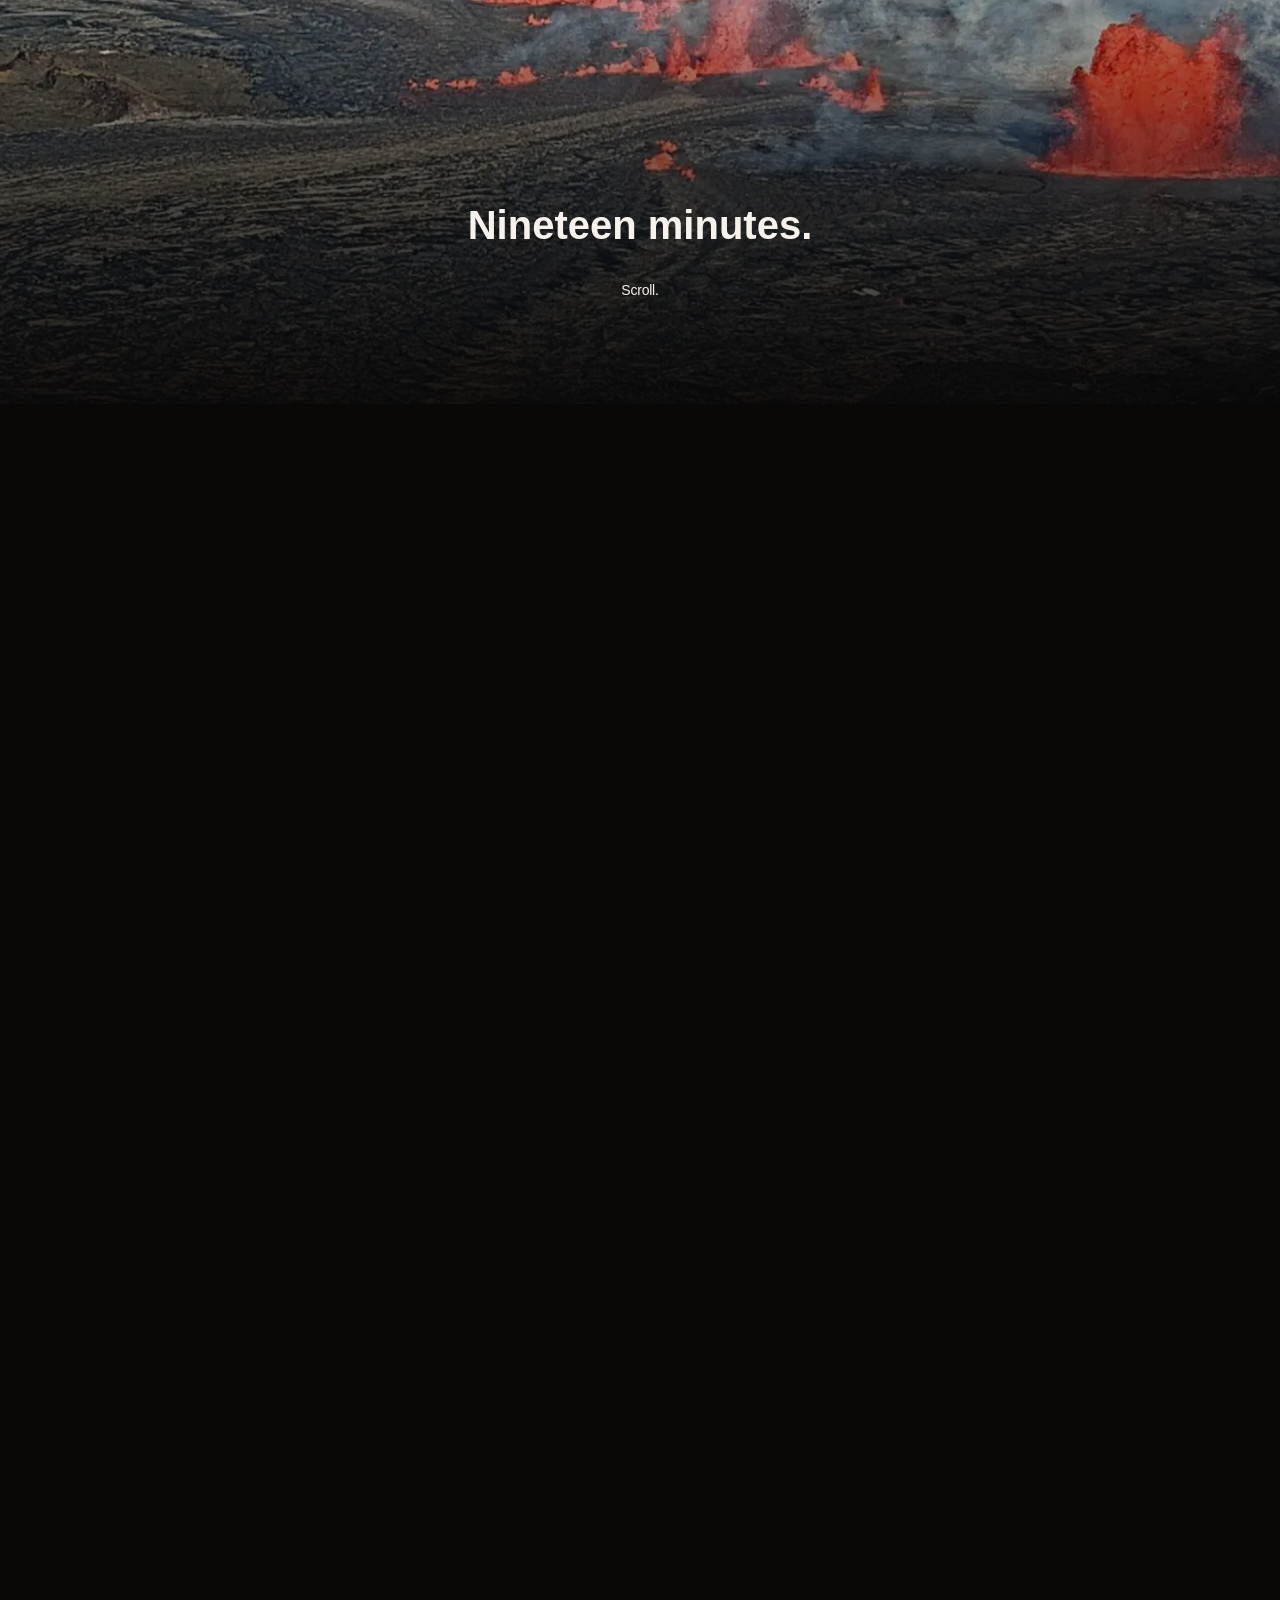
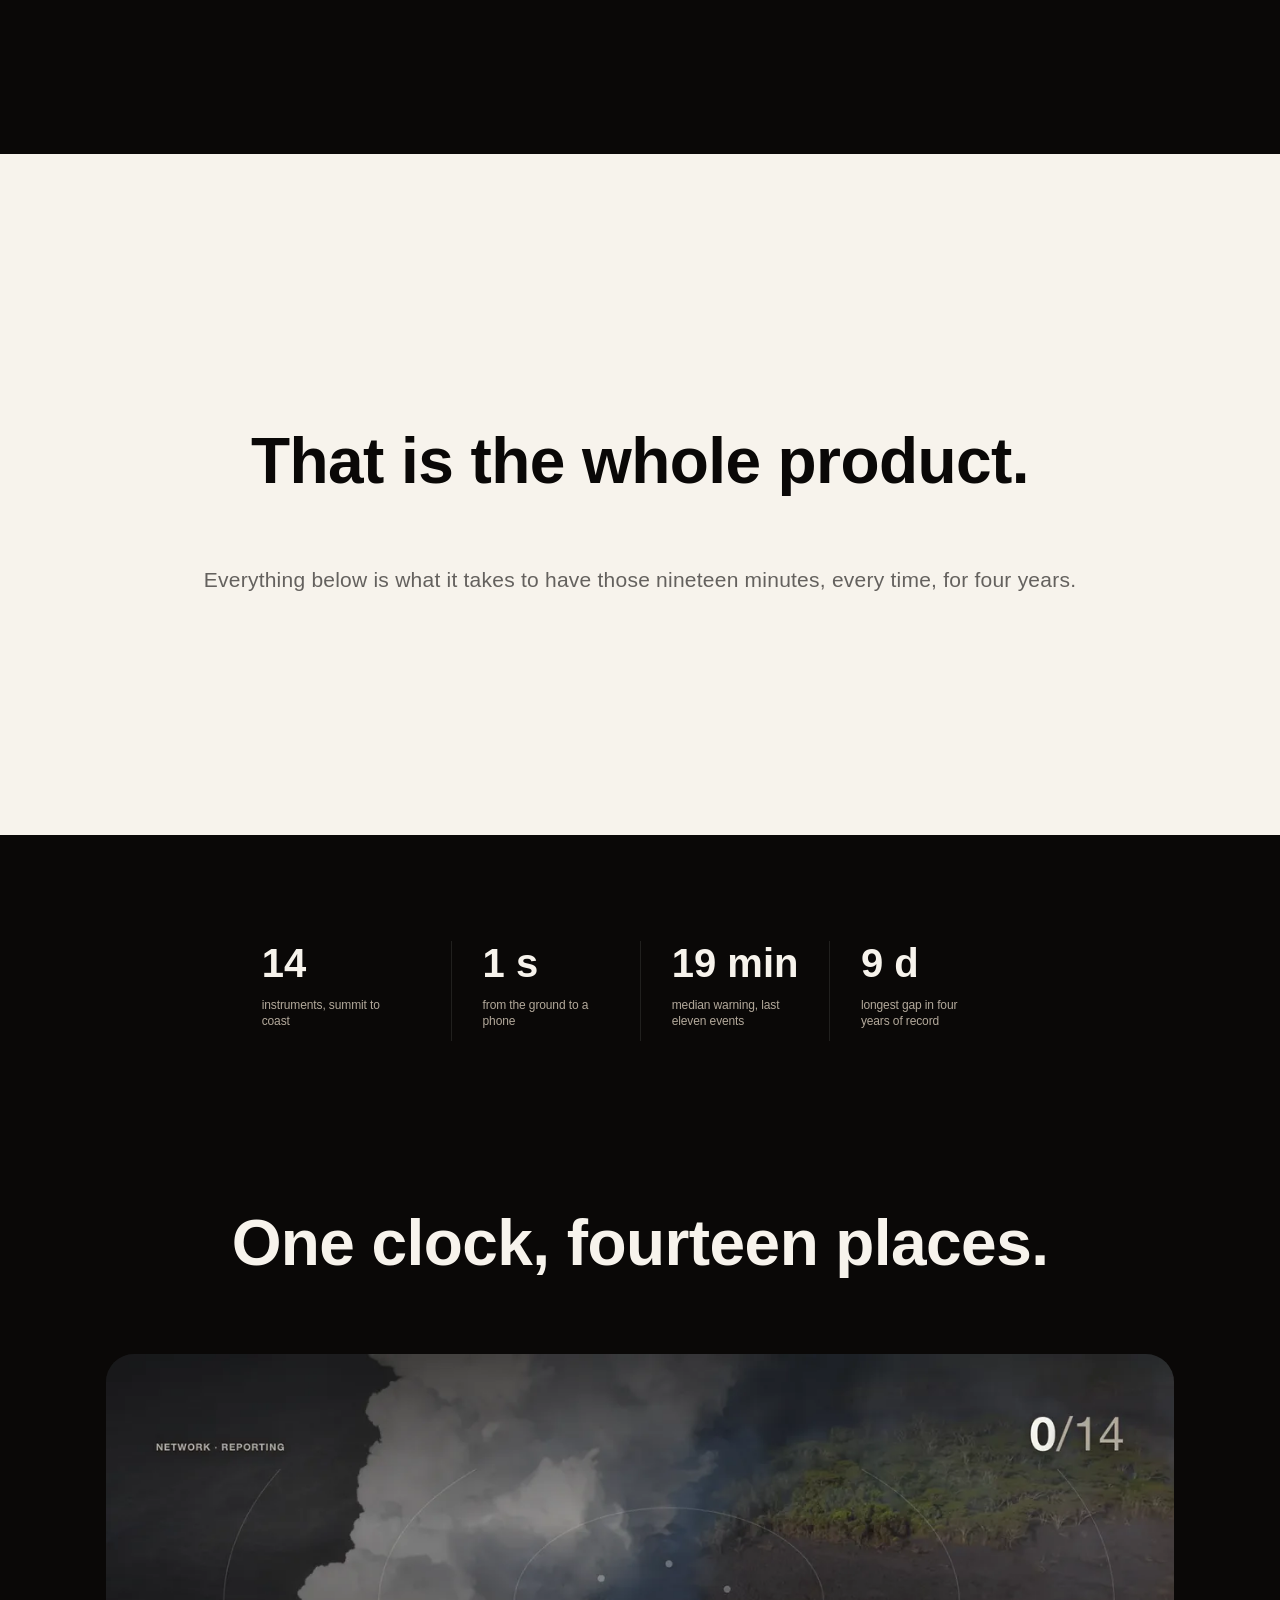
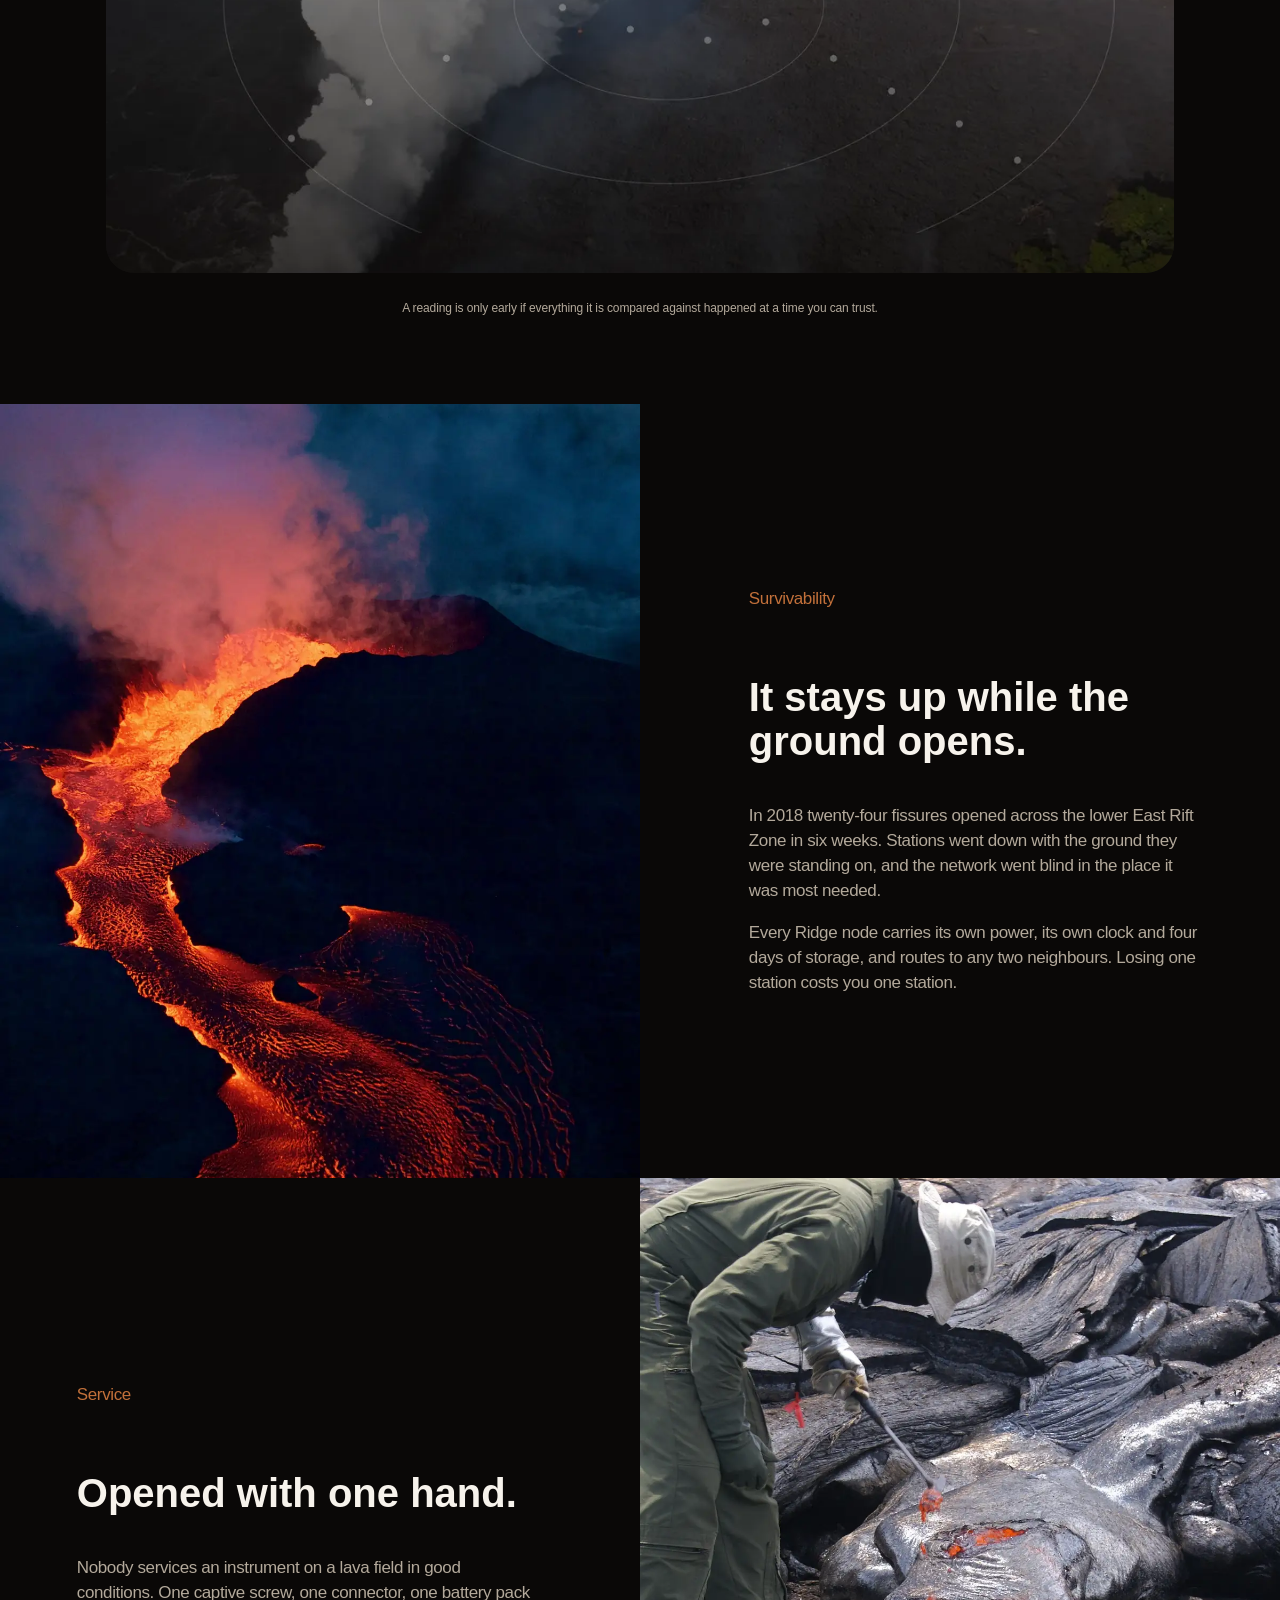
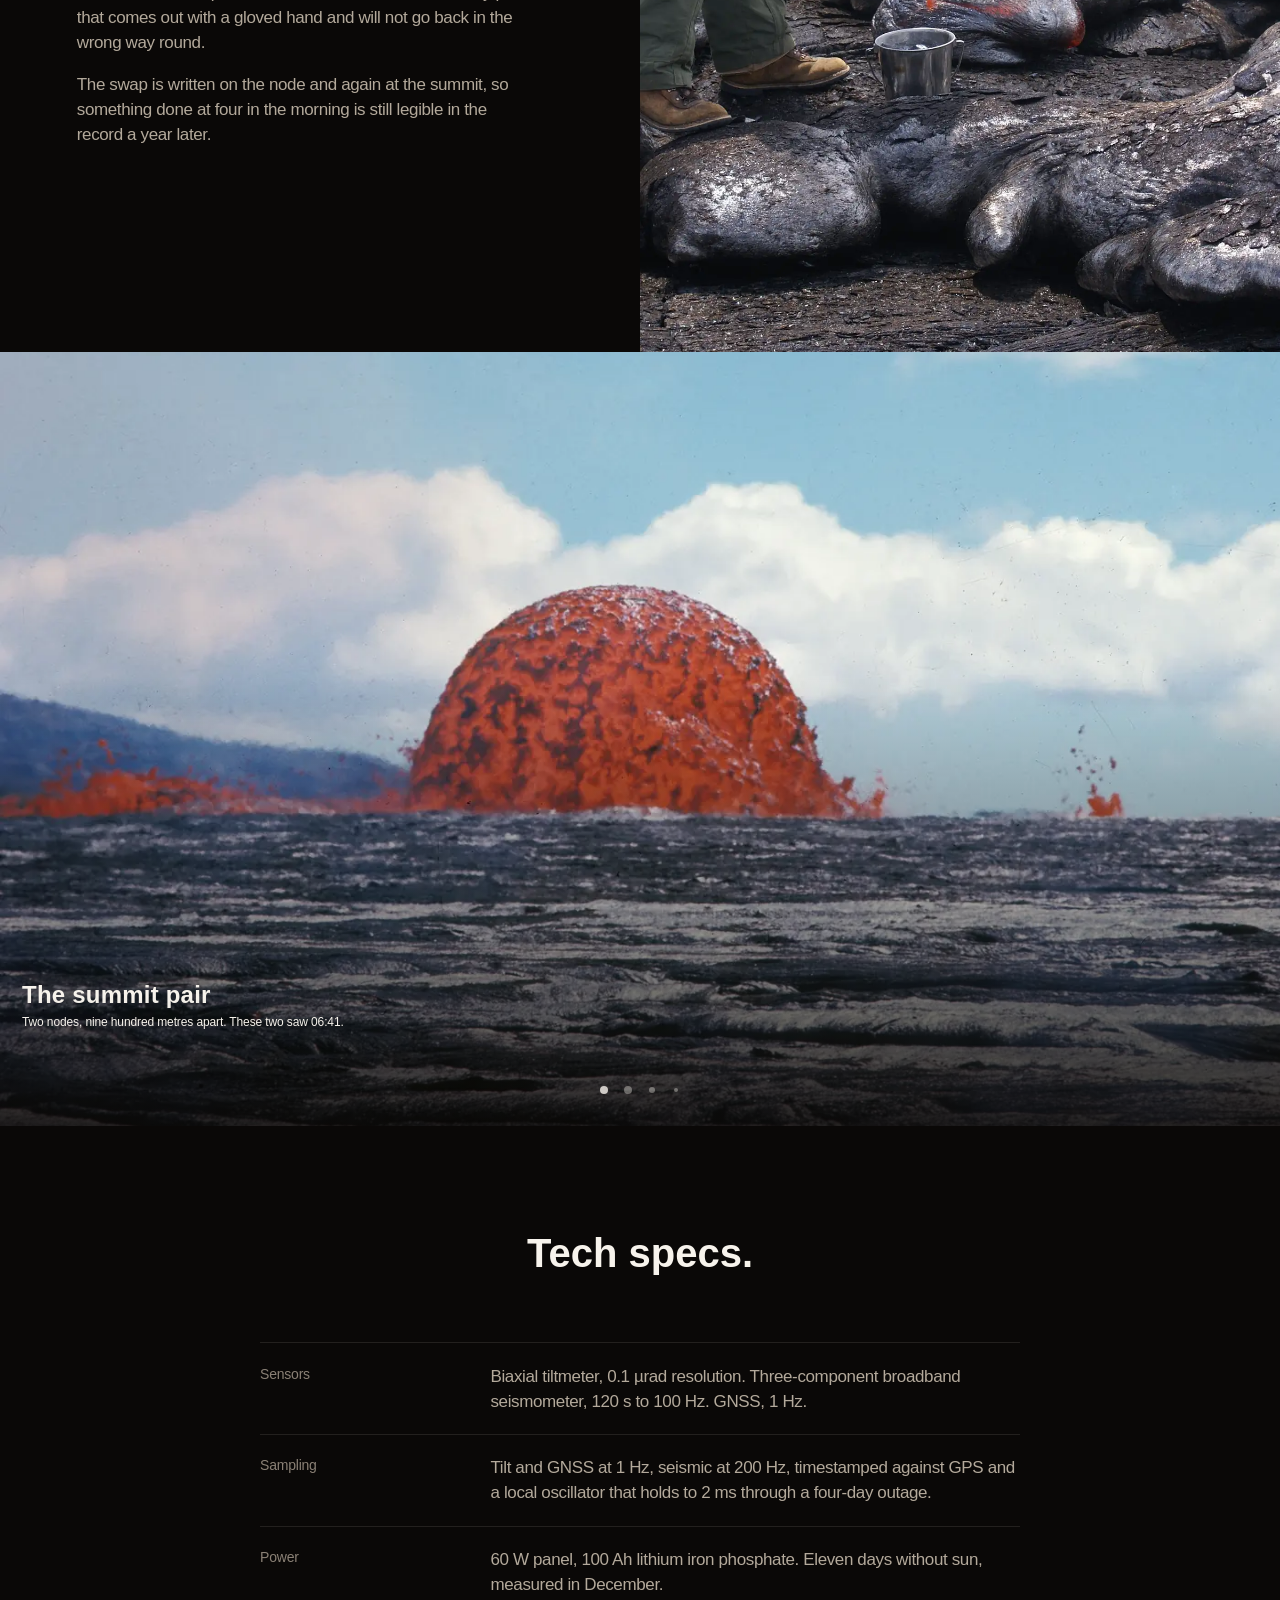
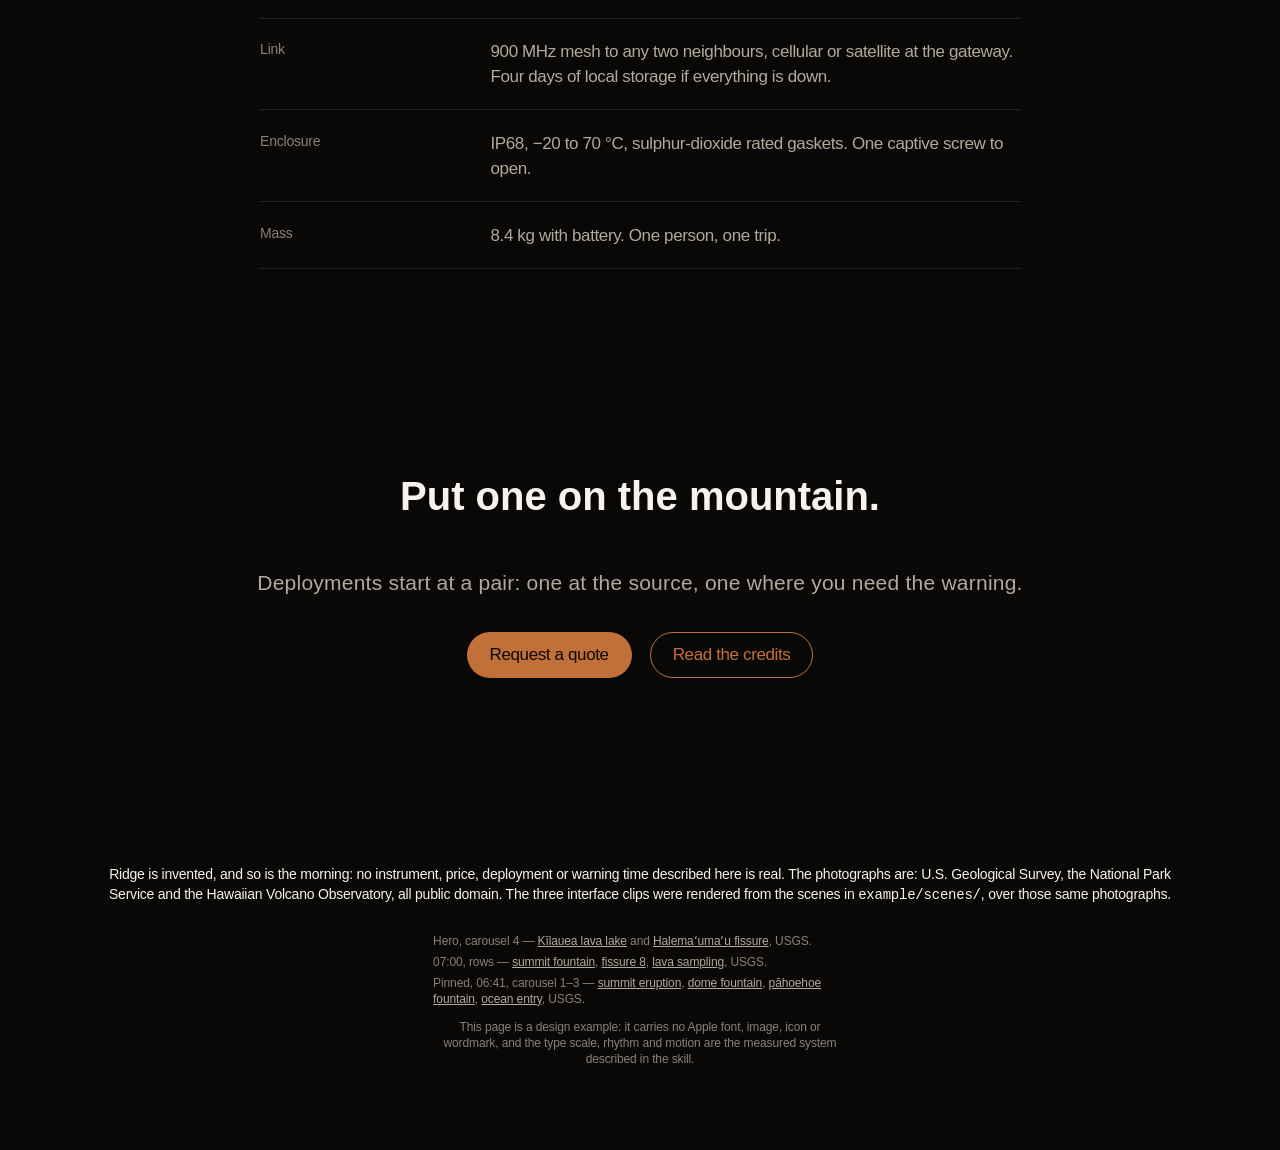
==== commit 7fc3356c: "fix: the reduced-motion fallback has to show the state the headline claims Checking the rebuilt page" ====
--- a/example/index.html
+++ b/example/index.html
@@ -1,5 +1,5 @@
 <!doctype html>
-<html lang="en">
+<html lang="en" class="no-js">
 <head>
 <meta charset="utf-8">
 <meta name="viewport" content="width=device-width, initial-scale=1">
@@ -455,10 +455,18 @@
          aria-label="A tilt reading drawing itself over a photograph of the crater floor. The trace is flat for most of its length, then climbs steeply as the reading passes two microradians, and a label settles on the final point.">
       <video class="media-layer media-clip" preload="none" muted playsinline
              data-basepath="media/tilt/" data-ladder="small,medium,large"></video>
-      <picture class="media-layer media-still">
+      <picture class="media-layer media-still media-still--start">
         <source media="(min-width: 780px)" srcset="media/tilt/start-large.webp">
         <source media="(min-width: 570px)" srcset="media/tilt/start-medium.webp">
         <img src="media/tilt/start-small.webp" width="420" height="480" alt=""
+             loading="lazy" decoding="async">
+      </picture>
+      <!-- the frame the clip ends on, for reduced motion and no JS: frame 0 of
+           this one is a picture of nothing having happened yet -->
+      <picture class="media-layer media-still media-still--end">
+        <source media="(min-width: 780px)" srcset="media/tilt/end-large.webp">
+        <source media="(min-width: 570px)" srcset="media/tilt/end-medium.webp">
+        <img src="media/tilt/end-small.webp" width="420" height="480" alt=""
              loading="lazy" decoding="async">
       </picture>
     </div>
@@ -474,10 +482,18 @@
          aria-label="An alert list over a photograph of a cinder cone at night. The rows open to make room and a new alert settles into the space, its indicator ringing once, followed by a line saying it was sent to four recipients.">
       <video class="media-layer media-clip" preload="none" muted playsinline
              data-basepath="media/alert/" data-ladder="small,medium,large"></video>
-      <picture class="media-layer media-still">
+      <picture class="media-layer media-still media-still--start">
         <source media="(min-width: 780px)" srcset="media/alert/start-large.webp">
         <source media="(min-width: 570px)" srcset="media/alert/start-medium.webp">
         <img src="media/alert/start-small.webp" width="420" height="480" alt=""
+             loading="lazy" decoding="async">
+      </picture>
+      <!-- the frame the clip ends on, for reduced motion and no JS: frame 0 of
+           this one is a picture of nothing having happened yet -->
+      <picture class="media-layer media-still media-still--end">
+        <source media="(min-width: 780px)" srcset="media/alert/end-large.webp">
+        <source media="(min-width: 570px)" srcset="media/alert/end-medium.webp">
+        <img src="media/alert/end-small.webp" width="420" height="480" alt=""
              loading="lazy" decoding="async">
       </picture>
     </div>
@@ -563,10 +579,18 @@
          aria-label="A map of the network over an aerial photograph of the coast. A single contour expands outward from the summit, and each station it passes turns from grey to the accent colour as the count climbs from zero to fourteen.">
       <video class="media-layer media-clip" preload="none" muted playsinline
              data-basepath="media/network/" data-ladder="small,medium,large"></video>
-      <picture class="media-layer media-still">
+      <picture class="media-layer media-still media-still--start">
         <source media="(min-width: 780px)" srcset="media/network/start-large.webp">
         <source media="(min-width: 570px)" srcset="media/network/start-medium.webp">
         <img src="media/network/start-small.webp" width="420" height="480" alt=""
+             loading="lazy" decoding="async">
+      </picture>
+      <!-- the frame the clip ends on, for reduced motion and no JS: frame 0 of
+           this one is a picture of nothing having happened yet -->
+      <picture class="media-layer media-still media-still--end">
+        <source media="(min-width: 780px)" srcset="media/network/end-large.webp">
+        <source media="(min-width: 570px)" srcset="media/network/end-medium.webp">
+        <img src="media/network/end-small.webp" width="420" height="480" alt=""
              loading="lazy" decoding="async">
       </picture>
     </div>
@@ -676,7 +700,14 @@
 </main>
 
 <script type="module">
+  document.documentElement.classList.remove("no-js");
   const reduced = matchMedia("(prefers-reduced-motion: reduce)").matches;
+  // The class is what the stylesheet keys off: apple-base.css drops the moving
+  // layer out of the stack and leaves the photograph in it. Hiding the whole
+  // stack instead takes the photograph with it — and setting hidden on an
+  // element the stylesheet still displays is worse than either, because it
+  // stays on screen and disappears from the accessibility tree.
+  if (reduced) document.documentElement.classList.add("reduced-motion");
 
   // The enhancement gate, exactly as apple.com computes it: the scroll-linked
   // layout only exists once these pass. Without this script the pinned section
@@ -694,7 +725,7 @@
   const MEDIA_BP = { small: 0, medium: 570, large: 780, xlarge: 1280 };
   for (const v of document.querySelectorAll("video[data-basepath]")) {
     const stack = v.closest(".media-stack");
-    if (reduced) { stack.hidden = true; continue; }
+    if (reduced) continue;       // never fetched; the still is what the page shows
     const have = (v.dataset.ladder || "small,medium,large").split(",");
     const pick = () => {
       let name = "small";
--- a/skills/apple-design/assets/apple-base.css
+++ b/skills/apple-design/assets/apple-base.css
@@ -208,6 +208,20 @@
 html.no-js .media-clip,
 html.reduced-motion .media-clip { display: none; }
 
+/* Which still. The start frame is the one under the clip: anything else and
+   the handover snaps. But a clip whose point is its END state — a reading
+   drawn, a count filled, an alert landed — has a frame 0 that shows nothing
+   happening, and that is the frame reduced motion and no-JS would otherwise
+   be left with, under a headline claiming it did. So a stack may carry both,
+   and the fallback swaps which one is in the layout. The hidden one keeps
+   loading="lazy", so it is never fetched: a lazy image with no layout box is
+   not loaded. */
+.media-still--end { display: none; }
+html.no-js .media-still--start,
+html.reduced-motion .media-still--start { display: none; }
+html.no-js .media-still--end,
+html.reduced-motion .media-still--end { display: block; }
+
 /* ---- crossfade between two stills ----
    Out fast, in slow, with a hold between them. Symmetric timing produces a
    muddy double exposure at the midpoint; this reads as one image replacing
